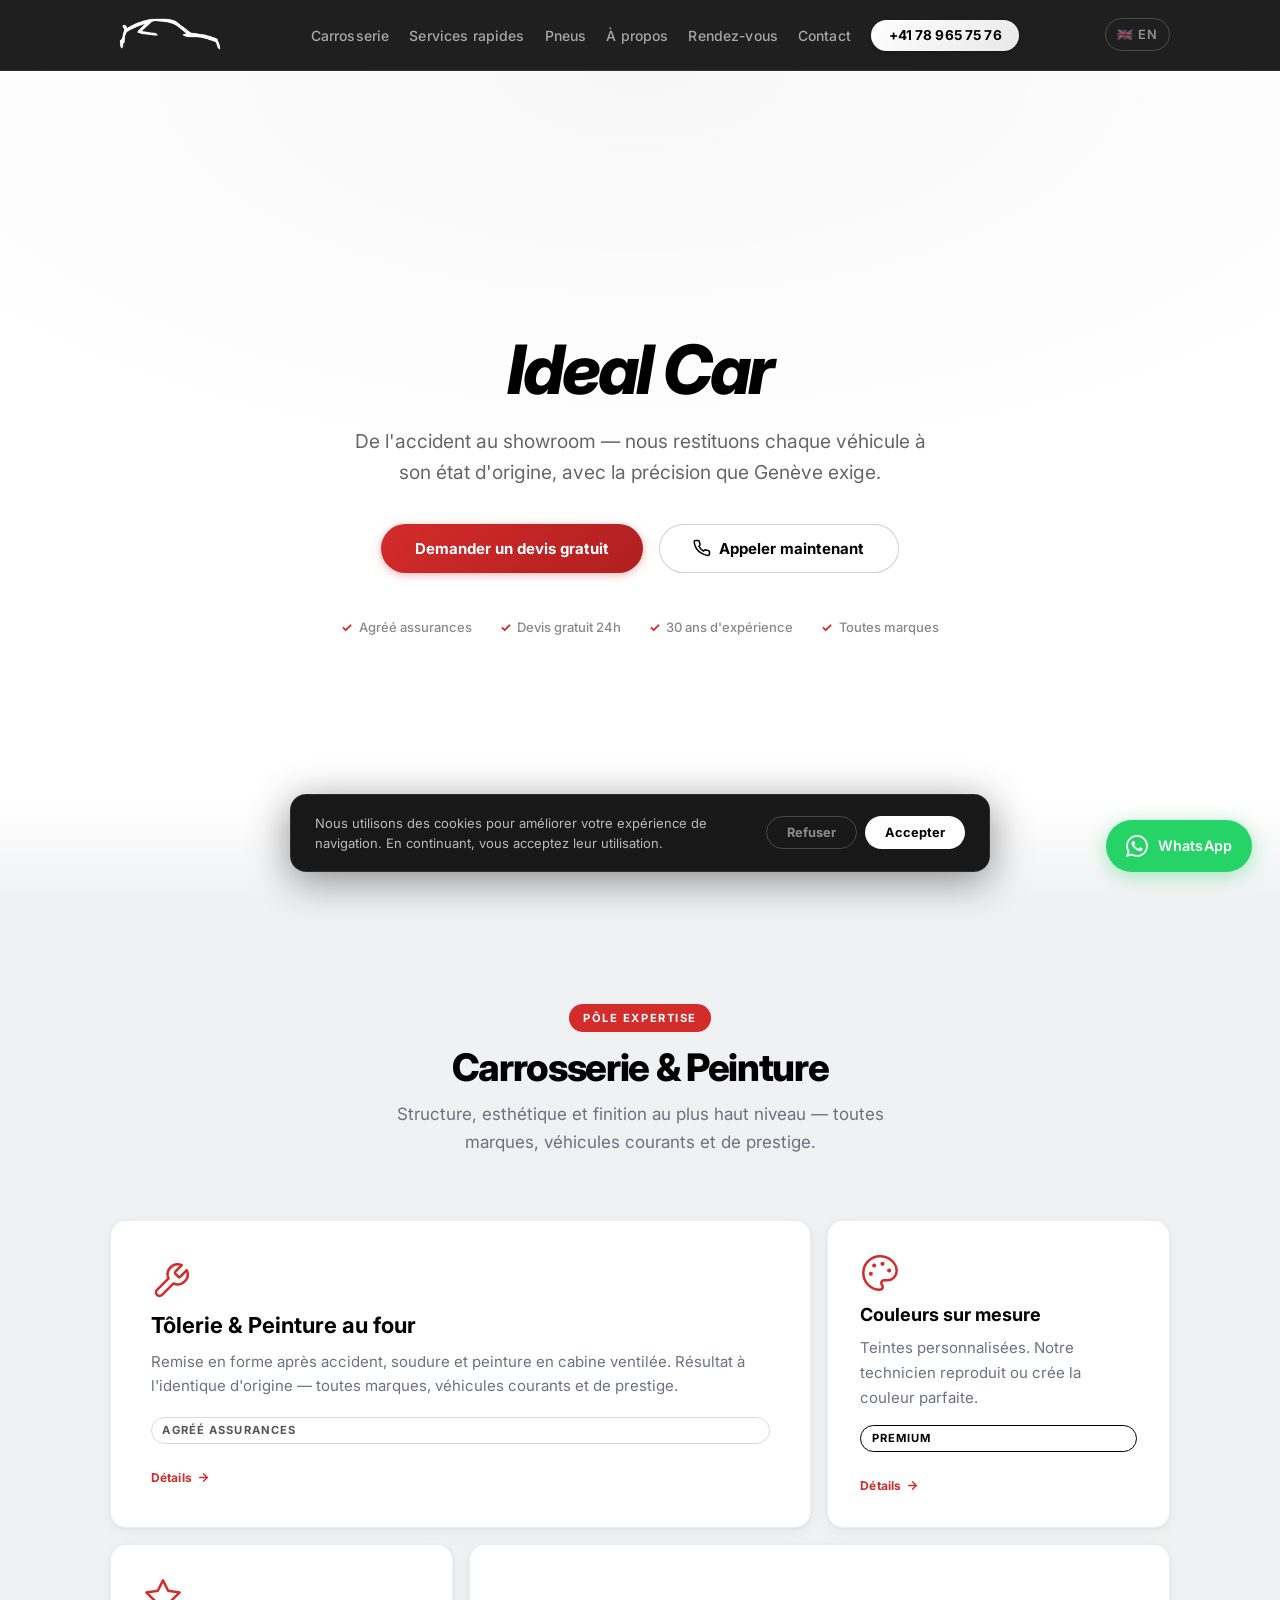
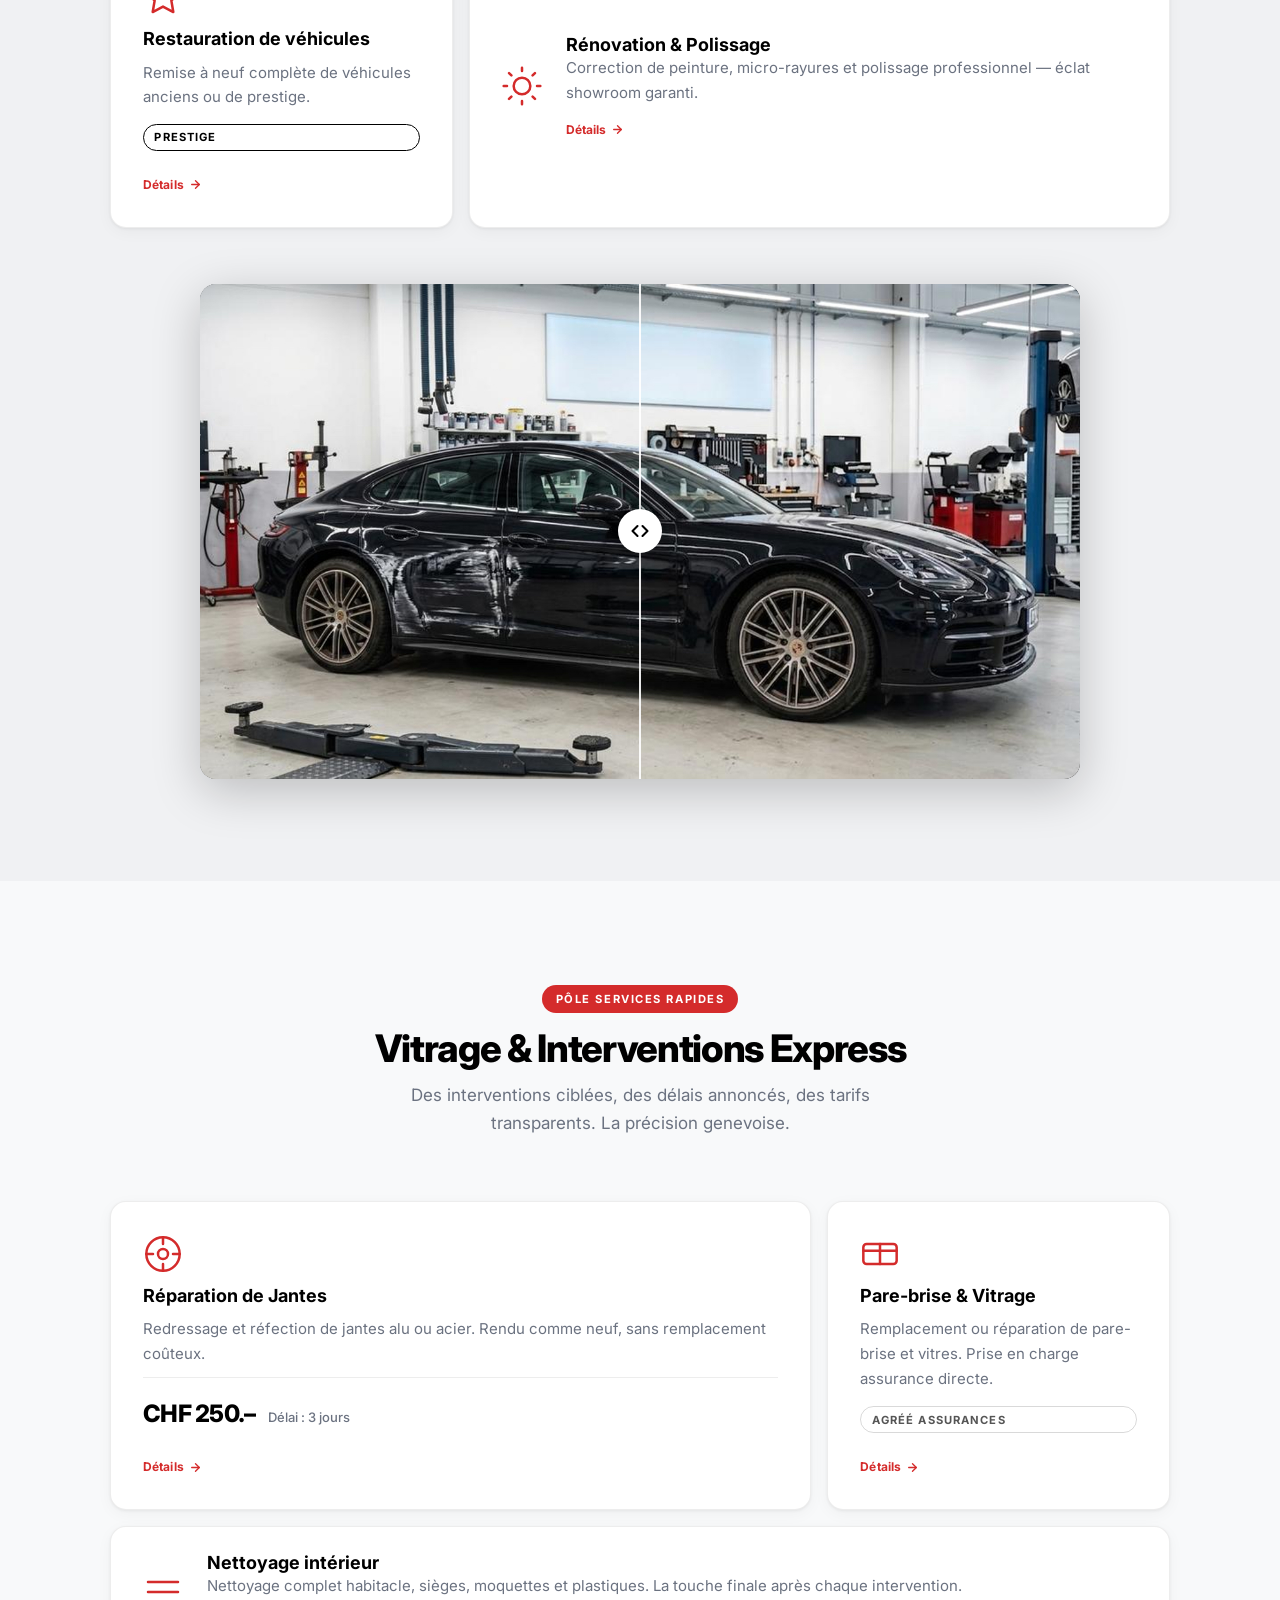
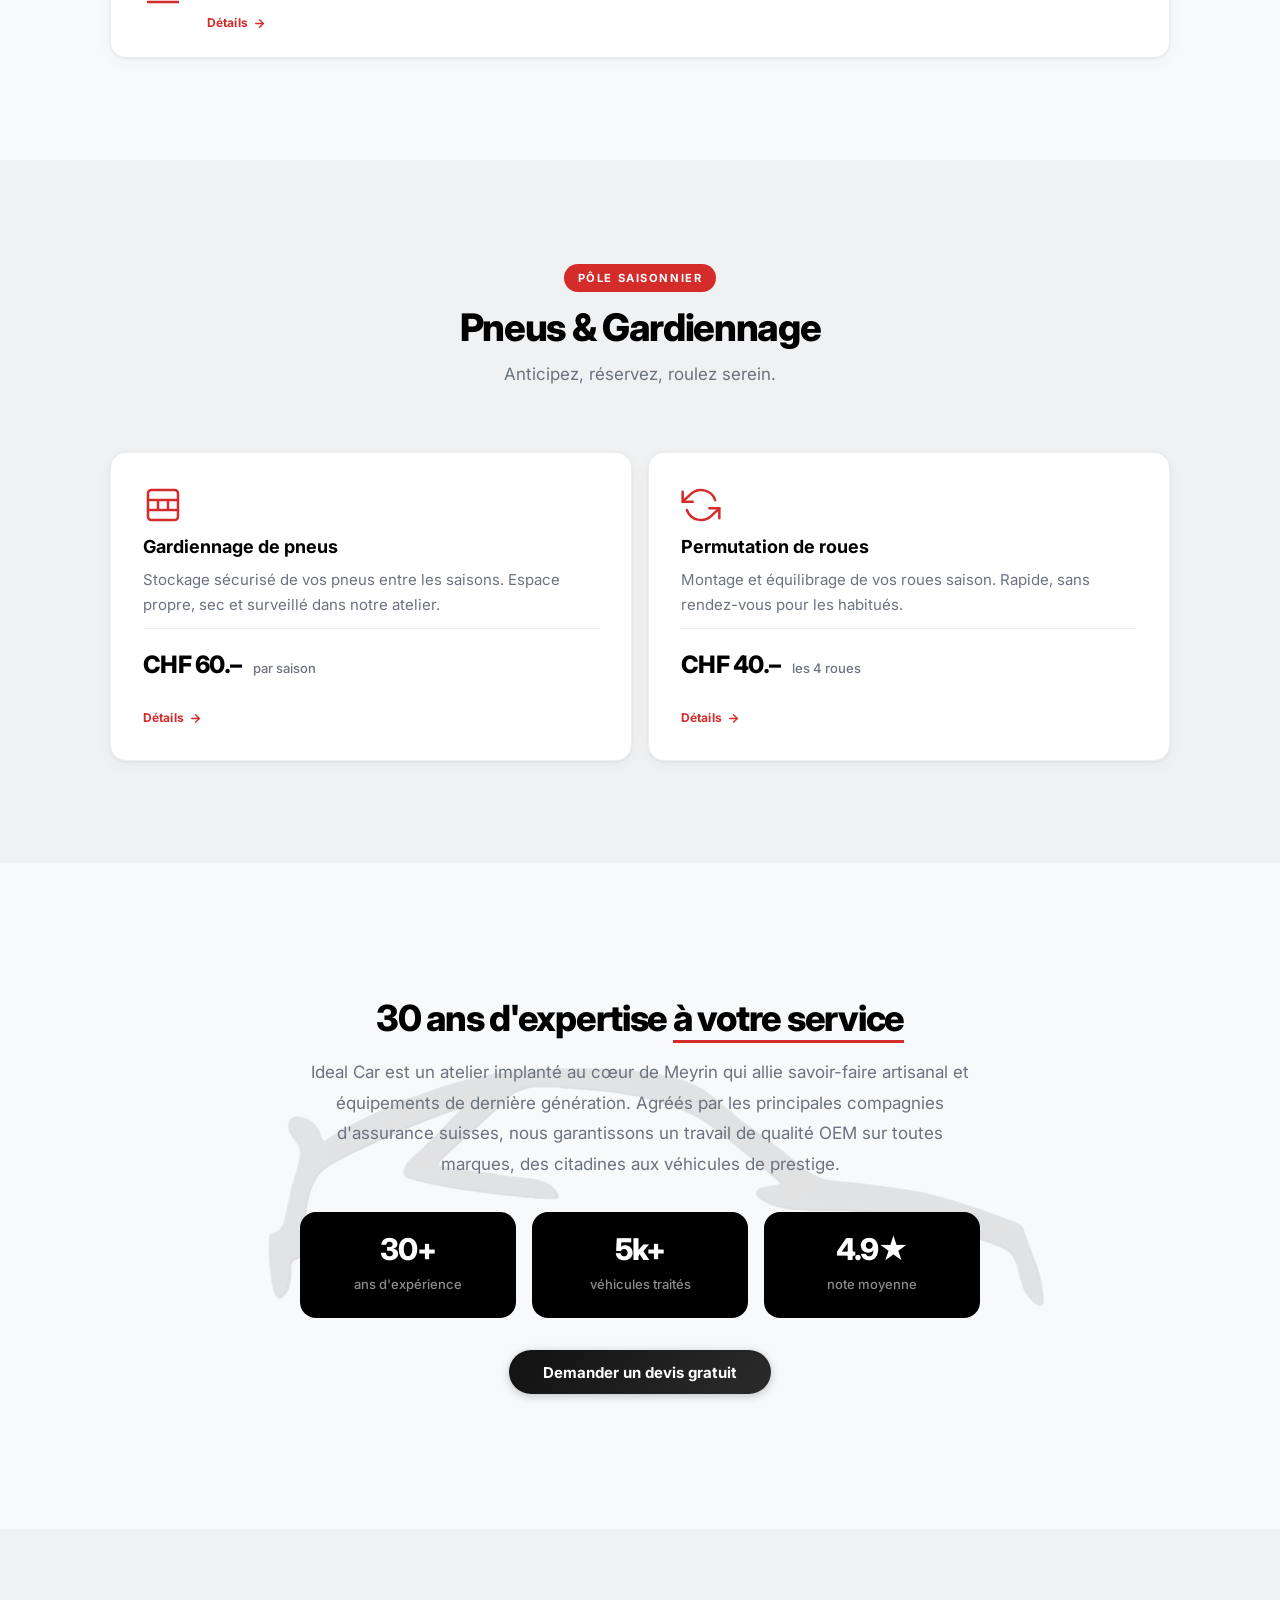
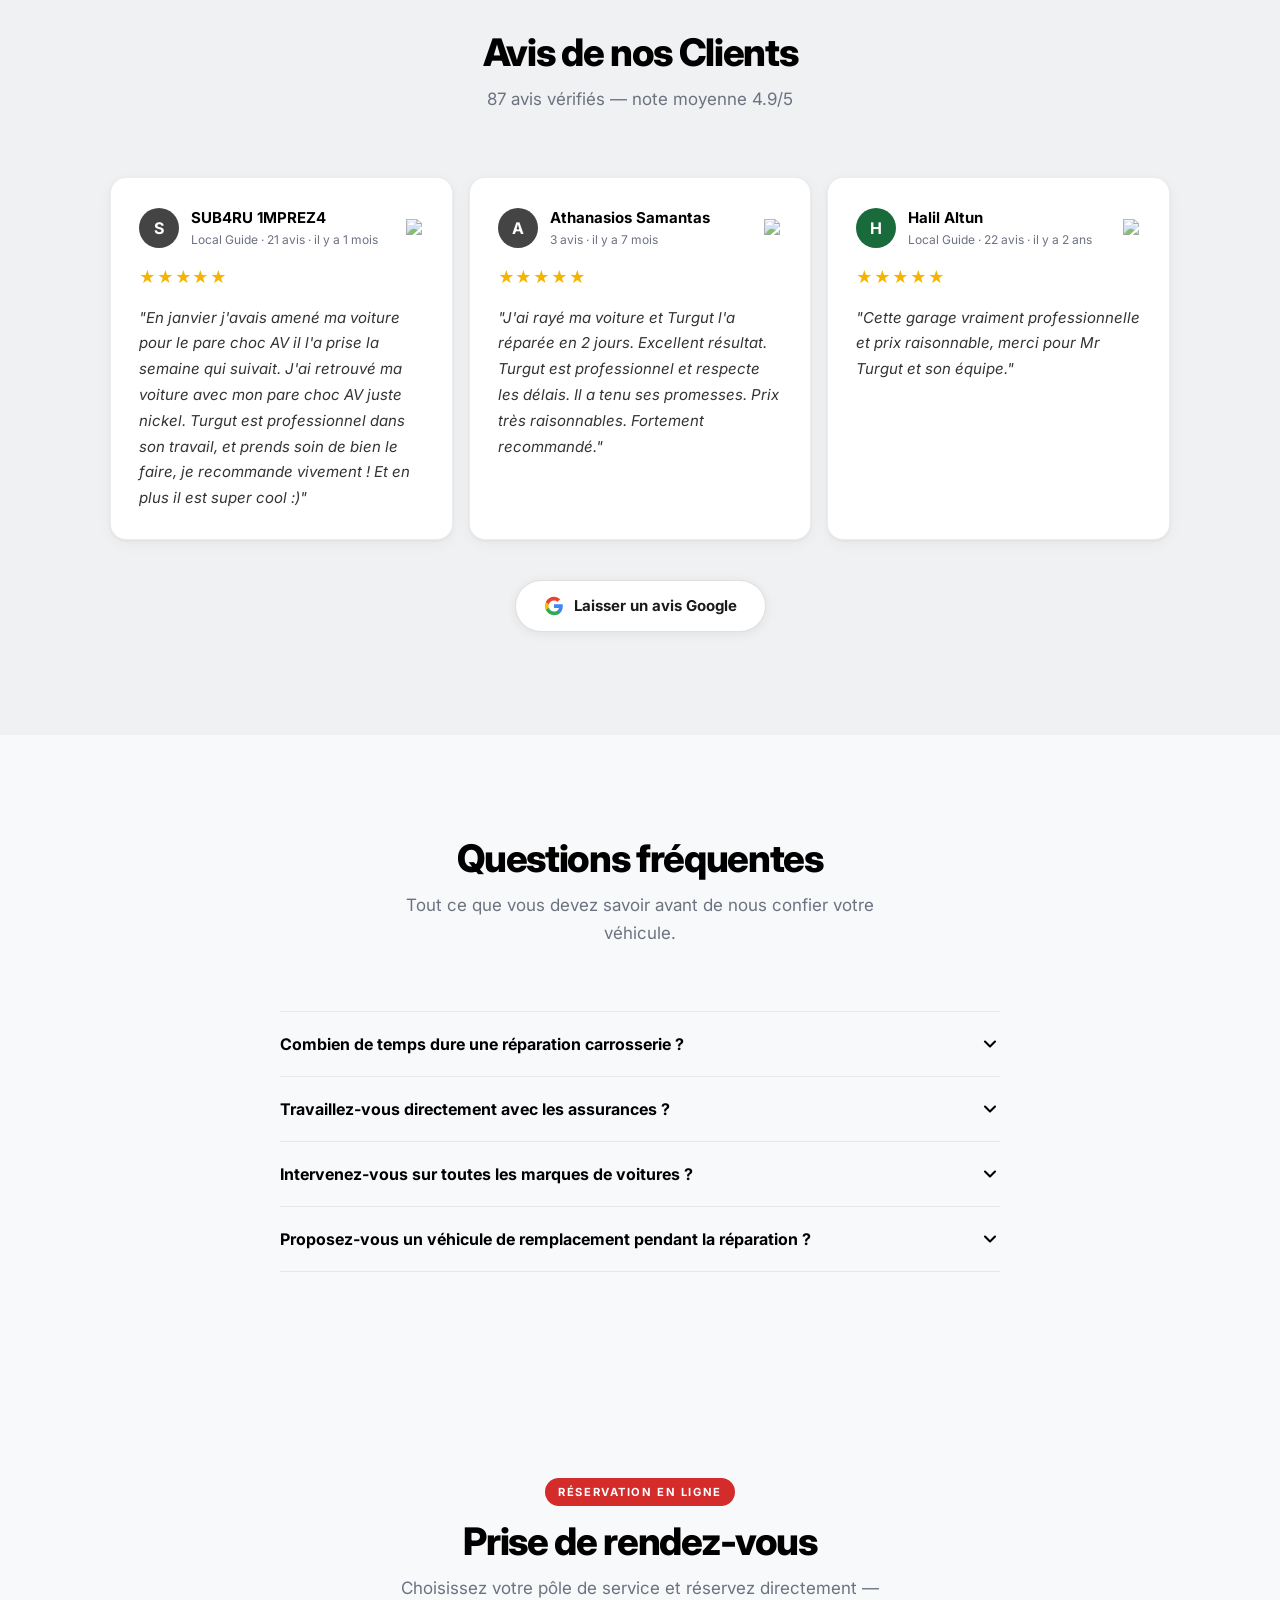
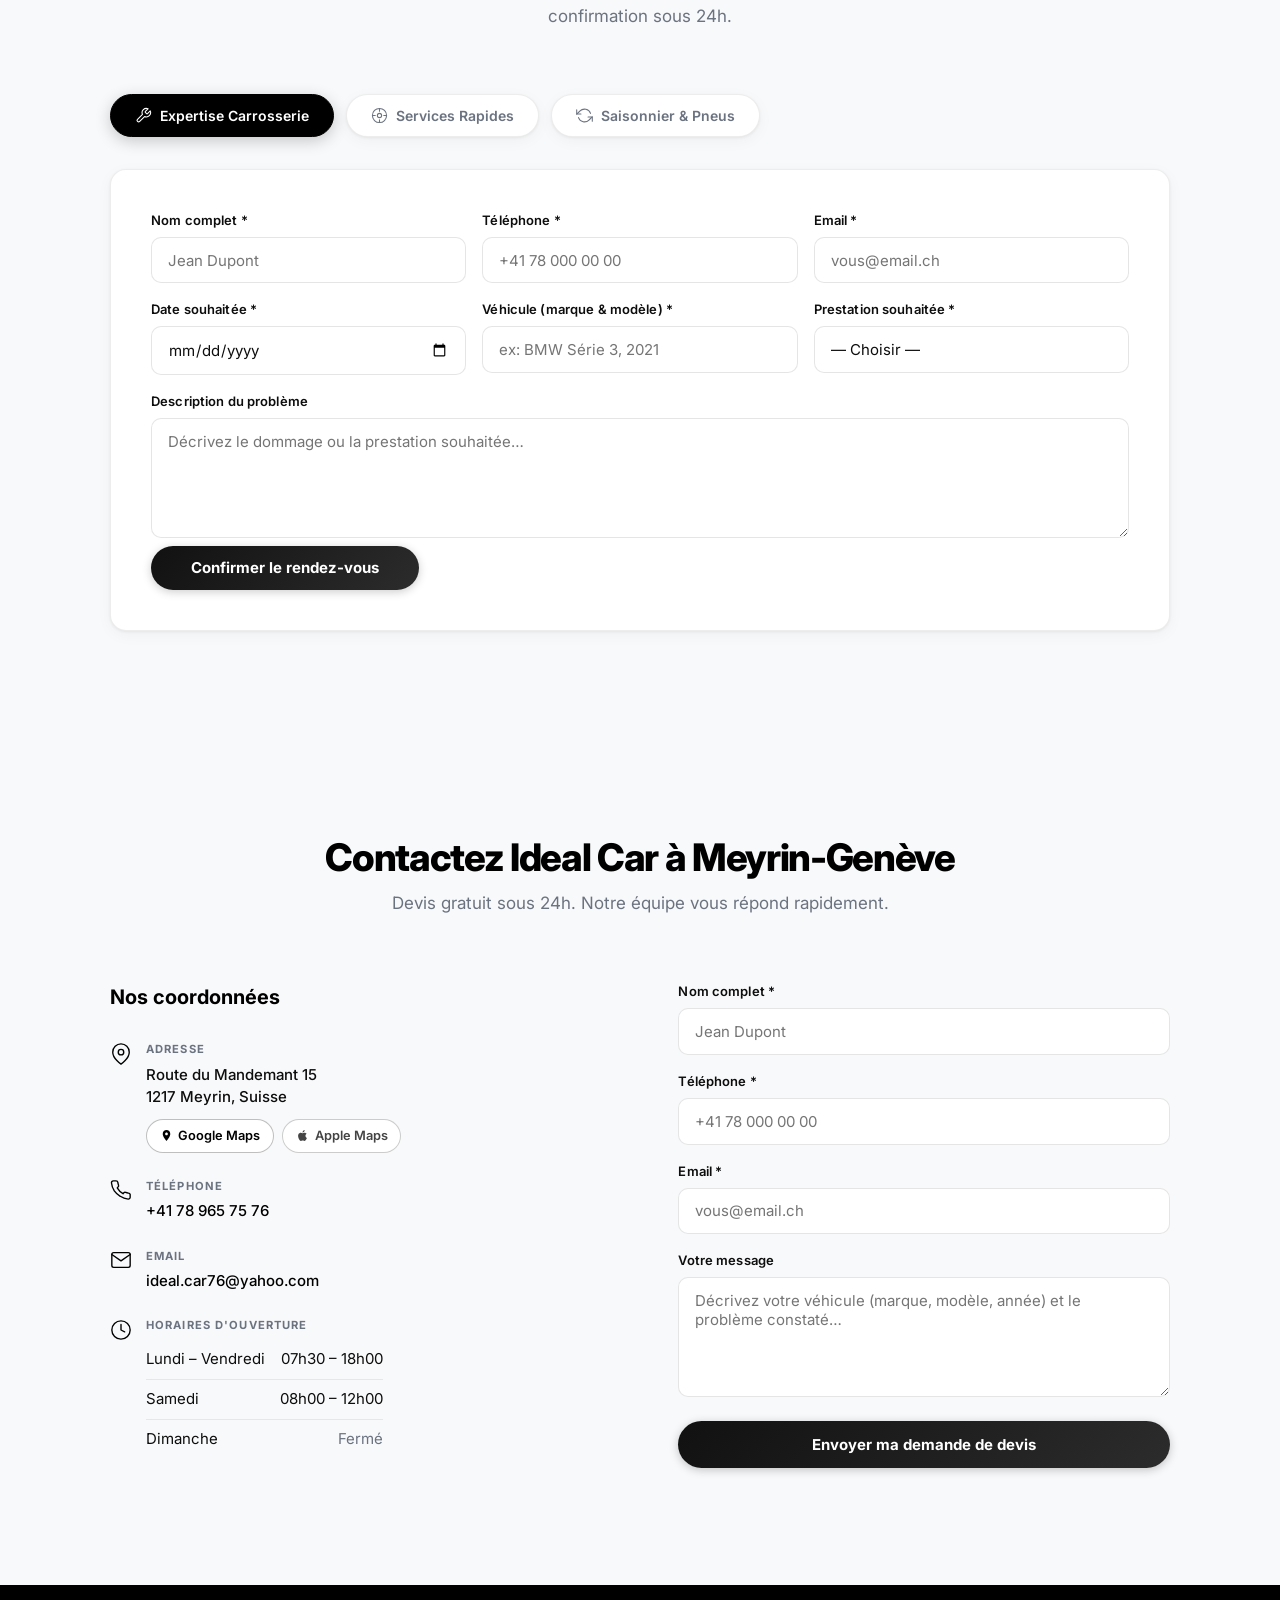
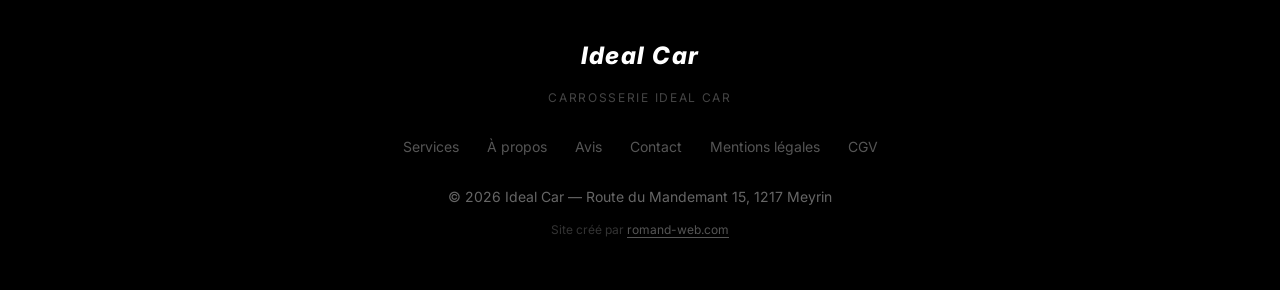
==== index.html @ 5125578d "Ajout favicon sur toutes les pages Co-Authored-By: Claude Sonnet 4.6 <noreply@anthropic.com>" ====
<!DOCTYPE html>
<html lang="fr">
<head>
  <meta charset="UTF-8">
  <meta name="viewport" content="width=device-width, initial-scale=1.0">
  <link rel="icon" type="image/png" href="logo-idealcar-transparent.png">
  <link rel="apple-touch-icon" href="logo-idealcar-transparent.png">
  <title>Ideal Car Meyrin-Genève | Carrosserie, Tôlerie & Peinture Auto</title>
  <meta name="description" content="Ideal Car, votre carrosserie à Meyrin-Genève : réparation tôlerie, peinture auto, débosselage sans peinture. Devis gratuit sous 24h. ☎ +41 78 965 75 76.">
  <meta name="keywords" content="Ideal Car, carrosserie Genève, carrosserie Meyrin, réparation tôlerie, peinture auto Genève, débosselage Genève">
  <link rel="canonical" href="https://www.idealcar.ch/">
  <link rel="preconnect" href="https://fonts.googleapis.com">
  <link rel="preconnect" href="https://fonts.gstatic.com" crossorigin>
  <link href="https://fonts.googleapis.com/css2?family=Inter:wght@400;500;600;700;800&display=swap" rel="stylesheet">

  <meta property="og:type" content="website">
  <meta property="og:locale" content="fr_CH">
  <meta property="og:site_name" content="Ideal Car">
  <meta property="og:title" content="Ideal Car Meyrin-Genève | Carrosserie & Peinture Auto">
  <meta property="og:description" content="Ideal Car, votre carrosserie à Meyrin-Genève. Réparation tôlerie, peinture auto, débosselage sans peinture. Devis gratuit sous 24h.">
  <meta name="twitter:card" content="summary_large_image">

  <script type="application/ld+json">
  {
    "@context": "https://schema.org",
    "@type": "AutoRepair",
    "name": "Ideal Car",
    "description": "Carrosserie à Meyrin-Genève : réparation tôlerie, peinture auto, débosselage sans peinture. Agréé assurances.",
    "url": "https://www.idealcar.ch",
    "telephone": "+41789657576",
    "email": "ideal.car76@yahoo.com",
    "address": {
      "@type": "PostalAddress",
      "streetAddress": "Route du Mandemant 15",
      "addressLocality": "Meyrin",
      "postalCode": "1217",
      "addressCountry": "CH"
    },
    "geo": {
      "@type": "GeoCoordinates",
      "latitude": 46.2333,
      "longitude": 6.0806
    },
    "openingHoursSpecification": [
      {
        "@type": "OpeningHoursSpecification",
        "dayOfWeek": ["Monday","Tuesday","Wednesday","Thursday","Friday"],
        "opens": "07:30",
        "closes": "18:00"
      },
      {
        "@type": "OpeningHoursSpecification",
        "dayOfWeek": ["Saturday"],
        "opens": "08:00",
        "closes": "12:00"
      }
    ],
    "priceRange": "$$",
    "aggregateRating": {
      "@type": "AggregateRating",
      "ratingValue": "4.9",
      "reviewCount": "87"
    }
  }
  </script>

  <style>
    *, *::before, *::after { box-sizing: border-box; margin: 0; padding: 0; }

    @font-face {
      font-family: 'Eurostile';
      src: url('Eurostile BoldItalic.ttf') format('truetype');
      font-weight: bold; font-style: italic; font-display: swap;
    }

    :root {
      --dark:   #000;
      --text:   #0d0d0d;
      --muted:  #6b7280;
      --bg:     #F8F9FA;
      --bg-card:#ffffff;
      --bg-alt: #F0F1F3;
      --border: rgba(0,0,0,.07);
      --accent: #D42B2B;
      --accent-dark: #b01f1f;
      --ff: 'Inter', -apple-system, BlinkMacSystemFont, 'Segoe UI', system-ui, sans-serif;
      --r: 16px;
      --r-sm: 10px;
      --tr: .22s cubic-bezier(.4,0,.2,1);
      --mw: 1140px;
      --shadow-card: 0 1px 3px rgba(0,0,0,.06), 0 4px 16px rgba(0,0,0,.04);
      --shadow-hover: 0 8px 32px rgba(0,0,0,.11), 0 2px 8px rgba(0,0,0,.07);
    }

    html { scroll-behavior: smooth; -webkit-text-size-adjust: 100%; }
    body { font-family: var(--ff); color: var(--text); background: var(--bg); line-height: 1.65; overflow-x: clip; }
    img  { max-width: 100%; height: auto; display: block; }
    h1, h2, h3 { overflow-wrap: break-word; word-break: break-word; }
    a    { color: var(--dark); text-decoration: none; transition: color var(--tr); }

    .skip-link { position: absolute; left: -9999px; width: 1px; height: 1px; overflow: hidden; }
    .skip-link:focus { position: fixed; top: 0; left: 0; width: auto; height: auto; padding: .75rem 1.5rem; background: #000; color: #fff; font-weight: 700; z-index: 9999; }
    :focus-visible { outline: 2px solid #000; outline-offset: 3px; border-radius: 4px; }

    .container { width: 100%; max-width: var(--mw); margin-inline: auto; padding-inline: clamp(1rem, 4vw, 2.5rem); }

    /* ── HEADER glassmorphism ── */
    .site-header { position: sticky; top: 0; z-index: 100; background: rgba(0,0,0,.88); backdrop-filter: blur(18px); -webkit-backdrop-filter: blur(18px); border-bottom: 1px solid rgba(255,255,255,.07); transition: background var(--tr), box-shadow var(--tr); }
    .site-header.scrolled { background: rgba(0,0,0,.96); box-shadow: 0 2px 20px rgba(0,0,0,.4); }
    section[id], div[id] { scroll-margin-top: 56px; }
    .site-header .container { display: flex; align-items: center; justify-content: space-between; gap: 1rem; padding-block: .55rem; position: relative; }

    .logo { display: flex; align-items: center; flex-shrink: 0; text-decoration: none; }
    .logo-img { height: 52px; width: auto; display: block; filter: brightness(0) invert(1); transition: opacity var(--tr); }
    .logo:hover .logo-img { opacity: .75; }

    .nav-list { list-style: none; display: flex; gap: 1.25rem; align-items: center; }
    .nav-list a { color: rgba(255,255,255,.6); font-size: .875rem; font-weight: 500; letter-spacing: .01em; transition: color var(--tr); }
    .nav-list a:hover { color: #fff; }
    .nav-cta { background: linear-gradient(135deg,#fff 0%,#e8e8e8 100%) !important; color: #000 !important; padding: .45rem 1.1rem !important; border-radius: 50px !important; font-weight: 700 !important; font-size: .85rem !important; transition: opacity var(--tr) !important; box-shadow: 0 2px 8px rgba(0,0,0,.25) !important; }
    .nav-cta:hover { opacity: .88 !important; }
    .lang-switch { display: inline-flex; align-items: center; gap: .3rem; color: rgba(255,255,255,.5) !important; font-size: .8rem !important; font-weight: 600 !important; letter-spacing: .08em !important; border: 1px solid rgba(255,255,255,.2) !important; border-radius: 50px !important; padding: .3rem .7rem !important; transition: all var(--tr) !important; text-decoration: none !important; }
    .lang-switch:hover { color: #fff !important; border-color: rgba(255,255,255,.5) !important; }

    .nav-toggle { display: none; background: none; border: none; cursor: pointer; padding: .625rem; color: #fff; line-height: 1; margin-left: auto; align-items: center; justify-content: center; }

    /* ── HERO ── */
    .hero { background: #fff; color: #000; padding-block: 2rem; text-align: center; position: relative; overflow: hidden; min-height: calc(100dvh - 70px); display: flex; align-items: center; }
    .hero .container { width: 100%; }
    .hero::before { content: ''; position: absolute; inset: 0; background: radial-gradient(ellipse 70% 50% at 50% 0%, rgba(0,0,0,.03), transparent); pointer-events: none; }
    .hero::after { content: ''; position: absolute; bottom: 0; left: 0; right: 0; height: 100px; background: linear-gradient(to bottom, rgba(255,255,255,0), var(--bg-alt)); pointer-events: none; }
    .hero .container { position: relative; }
    .hero h1 { font-size: clamp(2.25rem, 6vw, 4.25rem); font-weight: 800; line-height: 1.08; letter-spacing: -.04em; margin-bottom: 1.25rem; color: #000; }
    .hero-sub { font-size: clamp(.975rem, 2.2vw, 1.2rem); color: #666; max-width: 580px; margin-inline: auto; margin-bottom: 2.25rem; line-height: 1.6; }
    .hero-actions { display: flex; gap: 1rem; justify-content: center; flex-wrap: wrap; margin-bottom: 2.75rem; }

    /* ── BUTTONS micro-gradient ── */
    .btn { display: inline-flex; align-items: center; justify-content: center; gap: .5rem; padding: .9rem 2.1rem; border-radius: 50px; font-family: var(--ff); font-weight: 700; font-size: .9375rem; cursor: pointer; border: none; transition: all var(--tr); line-height: 1; text-decoration: none; }
    .btn-primary { background: linear-gradient(135deg, var(--accent) 0%, var(--accent-dark) 100%); color: #fff; box-shadow: 0 2px 10px rgba(212,43,43,.35); }
    .btn-primary:hover { transform: translateY(-2px); box-shadow: 0 6px 22px rgba(212,43,43,.45); }
    .btn-outline { background: #fff; color: #000; border: 1.5px solid rgba(0,0,0,.18); }
    .btn-outline:hover { border-color: #000; background: #f5f5f5; transform: translateY(-2px); }
    .btn-dark { background: linear-gradient(135deg,#111 0%,#2c2c2c 100%); color: #fff; box-shadow: 0 2px 10px rgba(0,0,0,.22); }
    .btn-dark:hover { transform: translateY(-2px); box-shadow: 0 6px 22px rgba(0,0,0,.32); }

    .hero-badges { display: flex; gap: 1.75rem; justify-content: center; flex-wrap: wrap; }
    .badge { display: flex; align-items: center; gap: .4rem; font-size: .8125rem; color: #888; font-weight: 500; }
    .badge-check { color: var(--accent); font-weight: 700; }

    /* ── SECTIONS ── */
    .section { padding-block: clamp(4rem, 8vw, 7rem); }
    .section-alt { background: var(--bg-alt); }
    .section-header { text-align: center; margin-bottom: clamp(2.5rem, 5vw, 4rem); }
    .section-header h2 { font-size: clamp(1.625rem, 3.5vw, 2.375rem); font-weight: 800; letter-spacing: -.035em; color: #000; margin-bottom: .625rem; line-height: 1.15; }
    .section-header p { color: var(--muted); font-size: 1.0625rem; max-width: 540px; margin-inline: auto; line-height: 1.65; }

    .pole-label { display: inline-block; background: var(--accent); color: #fff; font-size: .7rem; font-weight: 700; text-transform: uppercase; letter-spacing: .14em; padding: .3rem .85rem; border-radius: 50px; margin-bottom: .875rem; }

    /* ── BENTO GRID ── */
    .bento { display: grid; gap: 1rem; }

    /* Expertise : 3 colonnes */
    .bento-expertise {
      grid-template-columns: repeat(3, 1fr);
      grid-template-areas:
        "tolerie  tolerie  couleurs"
        "restauration renovation renovation";
    }
    .bento-expertise .bc-tolerie       { grid-area: tolerie; }
    .bento-expertise .bc-couleurs      { grid-area: couleurs; }
    .bento-expertise .bc-restauration  { grid-area: restauration; }
    .bento-expertise .bc-renovation    { grid-area: renovation; }

    /* Rapides : 3 colonnes */
    .bento-rapides {
      grid-template-columns: repeat(3, 1fr);
      grid-template-areas:
        "jantes jantes parebrise"
        "nettoyage nettoyage nettoyage";
    }
    .bento-rapides .bc-jantes     { grid-area: jantes; }
    .bento-rapides .bc-parebrise  { grid-area: parebrise; }
    .bento-rapides .bc-nettoyage  { grid-area: nettoyage; }

    /* Saisonnier : 2 colonnes égales */
    .bento-saisonnier { grid-template-columns: 1fr 1fr; }

    /* ── BENTO CARD ── */
    .bc { background: var(--bg-card); border: 1px solid var(--border); border-radius: var(--r); padding: 2rem; display: flex; flex-direction: column; gap: .625rem; box-shadow: var(--shadow-card); transition: box-shadow var(--tr), transform var(--tr), border-color var(--tr); }
    .bc:hover { box-shadow: var(--shadow-hover), inset 0 0 0 1px rgba(0,0,0,.09); transform: translateY(-3px); border-color: rgba(0,0,0,.14); }

    /* Grande carte hero */
    .bc-hero { padding: 2.5rem; }
    .bc-hero .bc-title { font-size: 1.375rem; }

    /* Carte compacte (rangée du bas pleine largeur) */
    .bc-compact { flex-direction: row; align-items: center; gap: 1.5rem; padding: 1.5rem 2rem; }
    .bc-compact .bc-body { flex: 1; }
    .bc-compact .bc-icon { flex-shrink: 0; }

    .bc-icon { width: 40px; height: 40px; color: var(--accent); }
    .bc-icon svg { width: 100%; height: 100%; }
    .bc-title { font-size: 1.125rem; font-weight: 700; color: #000; line-height: 1.3; }
    .bc-desc  { color: var(--muted); font-size: .9375rem; line-height: 1.65; flex: 1; }
    .bc-tag   { display: inline-block; margin-top: .25rem; font-size: .7rem; font-weight: 700; text-transform: uppercase; letter-spacing: .1em; color: #555; border: 1px solid rgba(0,0,0,.15); border-radius: 50px; padding: .2rem .65rem; }
    .bc-tag--black { color: #000; border-color: #000; }
    .bc-price { margin-top: auto; padding-top: 1rem; border-top: 1px solid var(--border); display: flex; align-items: baseline; gap: .75rem; }
    .bc-price-amount { font-size: 1.5rem; font-weight: 800; color: #000; letter-spacing: -.03em; }
    .bc-price-delay  { font-size: .8125rem; color: var(--muted); font-weight: 500; }

    /* ── RDV TABS ── */
    .rdv-tabs { display: flex; gap: .75rem; margin-bottom: 2rem; flex-wrap: wrap; }
    .rdv-tab { display: inline-flex; align-items: center; gap: .5rem; padding: .75rem 1.5rem; border: 1.5px solid var(--border); border-radius: 50px; background: var(--bg-card); color: var(--muted); font-family: var(--ff); font-size: .875rem; font-weight: 600; cursor: pointer; transition: all var(--tr); box-shadow: var(--shadow-card); }
    .rdv-tab svg { width: 17px; height: 17px; flex-shrink: 0; }
    .rdv-tab:hover { border-color: rgba(0,0,0,.3); color: #000; }
    .rdv-tab--active:hover { color: #fff; }
    .rdv-tab--active { background: #000; color: #fff; border-color: #000; box-shadow: 0 4px 16px rgba(0,0,0,.2); }
    .rdv-tab--active svg { stroke: #fff; }
    .rdv-panel { display: none; }
    .rdv-panel--active { display: block; }
    .rdv-form { background: var(--bg-card); border: 1px solid var(--border); border-radius: var(--r); padding: clamp(1.5rem, 4vw, 2.5rem); box-shadow: var(--shadow-card); }
    .rdv-form-grid { display: grid; grid-template-columns: repeat(auto-fit, minmax(240px, 1fr)); gap: 1rem; margin-bottom: 1rem; }
    .rdv-submit { background: linear-gradient(135deg,#111 0%,#2c2c2c 100%); color: #fff; border-color: transparent; margin-top: .5rem; padding-inline: 2.5rem; border-radius: 50px; box-shadow: 0 2px 10px rgba(0,0,0,.2); }
    .rdv-submit:hover { transform: translateY(-2px); box-shadow: 0 6px 22px rgba(0,0,0,.3); }
    @media (max-width: 600px) { .rdv-tabs { flex-direction: column; } .rdv-tab { justify-content: center; } }

    /* ── WHATSAPP PILL minimaliste ── */
    .whatsapp-float { position: fixed; bottom: 1.75rem; right: 1.75rem; z-index: 200; }
    .whatsapp-btn { display: flex; align-items: center; justify-content: center; gap: .625rem; background: #25d366; color: #fff; padding: .875rem 1.25rem; border-radius: 50px; box-shadow: 0 4px 20px rgba(37,211,102,.4); transition: transform var(--tr), box-shadow var(--tr); text-decoration: none; border: none; }
    .whatsapp-btn:hover { transform: translateY(-2px); box-shadow: 0 8px 28px rgba(37,211,102,.55); color: #fff; }
    .whatsapp-btn svg { width: 22px; height: 22px; fill: #fff; flex-shrink: 0; }
    .whatsapp-btn span { color: #fff; font-size: .9rem; font-weight: 600; letter-spacing: .01em; }

    /* ── ABOUT ── */
    .about-inner { position: relative; display: flex; flex-direction: column; align-items: center; text-align: center; padding-block: 2rem; overflow: hidden; }
    .about-figure { position: absolute; inset: 0; display: flex; align-items: center; justify-content: center; pointer-events: none; z-index: 0; }
    .about-figure img { width: 100%; max-width: 900px; height: auto; object-fit: contain; mix-blend-mode: multiply; opacity: .18; }
    .about-text { position: relative; z-index: 1; max-width: 680px; }
    .about-text h2 { font-size: clamp(1.5rem, 3.5vw, 2.25rem); font-weight: 800; letter-spacing: -.035em; color: #000; margin-bottom: 1.125rem; line-height: 1.15; }
    .about-text h2 em { font-style: normal; border-bottom: 3px solid var(--accent); }
    .about-text > p { color: var(--muted); font-size: 1.0625rem; line-height: 1.8; margin-bottom: 2rem; }
    .stats-grid { display: grid; grid-template-columns: repeat(3, 1fr); gap: 1rem; margin-bottom: 2rem; }
    .stat { text-align: center; padding: 1.375rem .75rem; background: #000; border-radius: var(--r); }
    .stat-value { display: block; font-size: 1.875rem; font-weight: 800; color: #fff; letter-spacing: -.04em; line-height: 1; margin-bottom: .4rem; }
    .stat-label { font-size: .8125rem; color: rgba(255,255,255,.55); font-weight: 500; }

    /* ── TESTIMONIALS ── */
    .testimonials-grid { display: grid; grid-template-columns: repeat(auto-fit, minmax(290px, 1fr)); gap: 1rem; }
    .testimonial-card { background: var(--bg-card); border: 1px solid var(--border); border-radius: var(--r); padding: 1.75rem; display: flex; flex-direction: column; gap: .875rem; box-shadow: var(--shadow-card); transition: box-shadow var(--tr), transform var(--tr); }
    .testimonial-card:hover { box-shadow: var(--shadow-hover); transform: translateY(-2px); }
    .testimonial-header { display: flex; align-items: center; gap: .75rem; }
    .testimonial-avatar { width: 40px; height: 40px; border-radius: 50%; background: #444; color: #fff; font-weight: 700; font-size: 1rem; display: flex; align-items: center; justify-content: center; flex-shrink: 0; }
    .testimonial-avatar--dark { background: #1a6b3c; }
    .testimonial-name { font-weight: 700; font-size: .9375rem; color: #000; }
    .testimonial-meta { font-size: .75rem; color: var(--muted); }
    .google-logo { margin-left: auto; flex-shrink: 0; opacity: .75; }
    .stars { color: #f4b400; font-size: 1rem; letter-spacing: .05em; }
    .testimonial-text { color: #333; font-size: .9375rem; line-height: 1.72; font-style: italic; }

    /* ── CONTACT ── */
    .contact-grid { display: grid; grid-template-columns: 1fr 1fr; gap: clamp(2rem, 6vw, 5rem); align-items: start; }
    .contact-info h3 { font-size: 1.25rem; font-weight: 700; color: #000; margin-bottom: 1.625rem; }
    .contact-item { display: flex; align-items: flex-start; gap: .875rem; margin-bottom: 1.5rem; }
    .contact-item-icon { flex-shrink: 0; width: 22px; height: 22px; margin-top: .15em; color: #000; }
    .contact-item-icon svg { width: 100%; height: 100%; }
    .contact-item-label { font-size: .7rem; color: var(--muted); font-weight: 700; text-transform: uppercase; letter-spacing: .1em; margin-bottom: .3rem; }
    .contact-item-value { font-size: .9375rem; color: var(--text); font-weight: 500; line-height: 1.5; }
    .map-btns { display: flex; gap: .5rem; margin-top: .625rem; flex-wrap: wrap; }
    .map-btn { display: inline-flex; align-items: center; gap: .35rem; font-size: .8rem; font-weight: 600; padding: .35rem .8rem; border-radius: 50px; border: 1.5px solid rgba(0,0,0,.25); color: #000; background: #fff; transition: all var(--tr); text-decoration: none; }
    .map-btn svg { width: 13px; height: 13px; flex-shrink: 0; }
    .map-btn:hover { background: #000; color: #fff; border-color: #000; }
    .map-btn--apple { border-color: rgba(0,0,0,.2); color: #444; }
    .map-btn--apple:hover { background: #333; color: #fff; border-color: #333; }
    .hours-list { list-style: none; margin-top: .25rem; }
    .hours-list li { display: flex; justify-content: space-between; gap: 1rem; padding-block: .45rem; font-size: .9375rem; border-bottom: 1px solid var(--border); }
    .hours-list li:last-child { border-bottom: none; }
    .hours-closed { color: var(--muted); }

    /* ── FORM ── */
    .contact-form { display: flex; flex-direction: column; gap: 1rem; }
    .form-group { display: flex; flex-direction: column; gap: .35rem; }
    .form-group label { font-size: .8125rem; font-weight: 600; color: var(--text); letter-spacing: .01em; }
    .form-group input, .form-group select, .form-group textarea { width: 100%; padding: .8rem 1rem; border: 1.5px solid rgba(0,0,0,.1); border-radius: var(--r-sm); font-family: var(--ff); font-size: .9375rem; color: var(--text); background: var(--bg-card); transition: border-color var(--tr), box-shadow var(--tr); -webkit-appearance: none; appearance: none; }
    .form-group input:focus, .form-group select:focus, .form-group textarea:focus { outline: none; border-color: #000; box-shadow: 0 0 0 3px rgba(0,0,0,.07); }
    .form-group textarea { resize: vertical; min-height: 120px; }
    .contact-form .btn { width: 100%; margin-top: .5rem; padding-block: 1rem; }
    .file-drop { border: 2px dashed rgba(0,0,0,.14); border-radius: var(--r-sm); padding: 2rem 1rem; text-align: center; cursor: pointer; transition: border-color var(--tr), background var(--tr); display: flex; flex-direction: column; align-items: center; gap: .5rem; }
    .file-drop:hover, .file-drop.dragover { border-color: #000; background: #f0f0f0; }
    .file-drop svg { width: 36px; height: 36px; color: #aaa; }
    .file-drop-text { font-size: .9375rem; font-weight: 600; color: #333; }
    .file-drop-hint { font-size: .75rem; color: var(--muted); }
    .file-preview { display: flex; flex-wrap: wrap; gap: .5rem; margin-top: .75rem; }
    .file-preview-item { position: relative; width: 80px; height: 80px; border-radius: 8px; overflow: hidden; border: 1px solid var(--border); }
    .file-preview-item img { width: 100%; height: 100%; object-fit: cover; display: block; }
    .file-preview-remove { position: absolute; top: 2px; right: 2px; width: 18px; height: 18px; border-radius: 50%; background: #000; color: #fff; border: none; cursor: pointer; font-size: 11px; display: flex; align-items: center; justify-content: center; }

    /* ── BEFORE / AFTER SLIDER ── */
    .ba-slider { position: relative; width: 100%; max-width: 880px; margin: 3.5rem auto 0; border-radius: var(--r); overflow: hidden; user-select: none; -webkit-user-select: none; cursor: col-resize; box-shadow: 0 12px 48px rgba(0,0,0,.22); aspect-ratio: 16/9; background: #111; }
    .ba-slider * { user-select: none; -webkit-user-select: none; }
    .ba-after, .ba-before { position: absolute; inset: 0; }
    .ba-after img, .ba-before img { width: 100%; height: 100%; object-fit: cover; display: block; pointer-events: none; }
    .ba-after { background: #1a1a1a; }
    .ba-before { background: #2d2d2d; clip-path: inset(0 50% 0 0); }
    .ba-label { position: absolute; top: 1rem; padding: .35rem .75rem; background: rgba(0,0,0,.7); color: #fff; font-size: .75rem; font-weight: 700; letter-spacing: .1em; text-transform: uppercase; border-radius: 50px; pointer-events: none; backdrop-filter: blur(6px); }
    .ba-label--after { left: 1rem; }
    .ba-label--before { right: 1rem; }
    .ba-handle { position: absolute; top: 0; bottom: 0; left: 50%; transform: translateX(-50%); width: 2px; background: rgba(255,255,255,.9); pointer-events: none; }
    .ba-line { display: none; }
    .ba-circle { position: absolute; top: 50%; left: 50%; transform: translate(-50%,-50%); width: 44px; height: 44px; border-radius: 50%; background: #fff; box-shadow: 0 2px 16px rgba(0,0,0,.4); display: flex; align-items: center; justify-content: center; }
    .ba-circle svg { width: 20px; height: 20px; color: #000; }

    /* ── FOOTER ── */
    .brand-font { font-family: 'Eurostile', var(--ff); font-style: italic; font-weight: bold; letter-spacing: .06em; }

    .site-footer { background: #000; color: #666; padding-block: 3rem; text-align: center; font-size: .875rem; line-height: 1.9; }
    .footer-brand { font-size: 1.5rem; font-weight: 800; color: #fff; margin-bottom: .5rem; }
    .footer-tagline { font-size: .75rem; color: #444; letter-spacing: .14em; text-transform: uppercase; margin-bottom: 1.5rem; }
    .footer-links { list-style: none; display: flex; gap: 1.75rem; justify-content: center; flex-wrap: wrap; margin-bottom: 1.5rem; }
    .footer-links a { color: #555; transition: color var(--tr); }
    .footer-links a:hover { color: #fff; }
    .footer-credit { font-size: .75rem; color: #333; margin-top: .5rem; }
    .footer-credit a { color: #555; text-decoration: underline; text-underline-offset: 3px; transition: color var(--tr); }
    .footer-credit a:hover { color: #fff; }

    /* ── GOOGLE REVIEW BUTTON ── */
    .google-review-wrap { text-align: center; margin-top: 2.5rem; }
    .btn-google-review { display: inline-flex; align-items: center; gap: .625rem; padding: .8rem 1.75rem; border-radius: 50px; background: #fff; color: #1a1a1a; font-family: var(--ff); font-weight: 700; font-size: .9375rem; border: 1.5px solid rgba(0,0,0,.12); box-shadow: 0 2px 12px rgba(0,0,0,.07); text-decoration: none; transition: all var(--tr); }
    .btn-google-review:hover { border-color: rgba(0,0,0,.28); box-shadow: 0 6px 24px rgba(0,0,0,.13); transform: translateY(-2px); color: #000; }
    .btn-google-review svg { flex-shrink: 0; }

    /* ── COOKIE BANNER ── */
    .cookie-banner {
      position: fixed; bottom: 1.75rem; left: 50%; transform: translateX(-50%) translateY(0);
      z-index: 400; width: min(calc(100% - 2rem), 700px);
      background: rgba(10,10,10,.94); backdrop-filter: blur(18px); -webkit-backdrop-filter: blur(18px);
      border: 1px solid rgba(255,255,255,.1); border-radius: 16px;
      padding: 1.125rem 1.5rem; display: flex; align-items: center; gap: 1.5rem;
      box-shadow: 0 8px 40px rgba(0,0,0,.45);
      transition: transform .45s cubic-bezier(.4,0,.2,1), opacity .45s ease;
    }
    .cookie-banner.is-hidden { transform: translateX(-50%) translateY(160%); opacity: 0; pointer-events: none; }
    .cookie-text { flex: 1; font-size: .8125rem; color: rgba(255,255,255,.7); line-height: 1.55; }
    .cookie-text a { color: rgba(255,255,255,.9); text-decoration: underline; text-underline-offset: 3px; }
    .cookie-actions { display: flex; gap: .5rem; flex-shrink: 0; }
    .cookie-btn { padding: .5rem 1.25rem; border-radius: 50px; font-family: var(--ff); font-size: .8rem; font-weight: 700; cursor: pointer; transition: all var(--tr); white-space: nowrap; }
    .cookie-btn--accept { background: #fff; color: #000; border: none; }
    .cookie-btn--accept:hover { opacity: .85; }
    .cookie-btn--decline { background: transparent; color: rgba(255,255,255,.5); border: 1px solid rgba(255,255,255,.2); }
    .cookie-btn--decline:hover { color: #fff; border-color: rgba(255,255,255,.5); }
    @media (max-width: 600px) {
      .cookie-banner { bottom: 0; left: 0; right: 0; width: 100%; border-radius: 16px 16px 0 0; transform: translateY(0); flex-direction: column; align-items: flex-start; gap: .875rem; padding: 1.25rem 1.25rem 1.5rem; }
      .cookie-banner.is-hidden { transform: translateY(110%); }
      .cookie-actions { width: 100%; }
      .cookie-btn { flex: 1; text-align: center; padding: .625rem 1rem; }
    }

    /* ── FAQ ── */
    .faq-list { max-width: 720px; margin-inline: auto; display: flex; flex-direction: column; gap: 0; }
    .faq-item { border-bottom: 1px solid var(--border); }
    .faq-item:first-child { border-top: 1px solid var(--border); }
    .faq-question { width: 100%; background: none; border: none; cursor: pointer; display: flex; align-items: center; justify-content: space-between; gap: 1.5rem; padding: 1.375rem 0; font-family: var(--ff); font-size: 1rem; font-weight: 700; color: #000; text-align: left; transition: color var(--tr); }
    .faq-question:hover { color: #333; }
    .faq-chevron { flex-shrink: 0; width: 20px; height: 20px; color: #000; transition: transform .35s cubic-bezier(.4,0,.2,1); }
    .faq-item.is-open .faq-chevron { transform: rotate(180deg); }
    .faq-answer { overflow: hidden; max-height: 0; transition: max-height .38s cubic-bezier(.4,0,.2,1); }
    .faq-answer-inner { padding-bottom: 1.375rem; color: var(--muted); font-size: .9375rem; line-height: 1.75; }

    /* ── SPLASH SCREEN ── */
    .splash {
      position: fixed; inset: 0; z-index: 9999;
      background: #000;
      display: flex; align-items: center; justify-content: center;
      animation: splash-out .7s cubic-bezier(.4,0,.2,1) 2.1s forwards;
      pointer-events: all;
    }
    @keyframes splash-out {
      to { opacity: 0; visibility: hidden; pointer-events: none; }
    }
    .splash-inner {
      text-align: center;
      animation: splash-in .6s cubic-bezier(.4,0,.2,1) .15s both;
    }
    @keyframes splash-in {
      from { opacity: 0; transform: translateY(22px); }
      to   { opacity: 1; transform: translateY(0); }
    }
    .splash-label {
      color: rgba(255,255,255,.45);
      font-size: .7rem;
      font-weight: 600;
      letter-spacing: .28em;
      text-transform: uppercase;
      margin-bottom: .9rem;
      font-family: var(--ff);
    }
    .splash-brand {
      color: #fff;
      font-size: clamp(2.75rem, 9vw, 5.5rem);
      font-family: 'Eurostile', var(--ff);
      font-style: italic;
      font-weight: bold;
      letter-spacing: .06em;
      line-height: 1;
    }
    .splash-line {
      height: 3px;
      background: var(--accent);
      margin: 1.25rem auto 0;
      width: 0;
      animation: splash-line-grow .55s cubic-bezier(.4,0,.2,1) .75s forwards;
    }
    @keyframes splash-line-grow {
      to { width: 100%; }
    }
    @media (prefers-reduced-motion: reduce) {
      .splash { animation: splash-out .01s 0s forwards; }
    }

    /* ── SCROLL REVEAL ── */
    .reveal {
      opacity: 0;
      transform: translateY(32px);
      transition: opacity .7s cubic-bezier(.4,0,.2,1), transform .7s cubic-bezier(.4,0,.2,1);
    }
    .reveal.is-visible {
      opacity: 1;
      transform: translateY(0);
    }
    @media (prefers-reduced-motion: reduce) {
      .reveal { opacity: 1 !important; transform: none !important; transition: none !important; }
    }

    /* ── RESPONSIVE ── */
    /* ── TABLETTE (≤ 900px) ── */
    @media (max-width: 900px) {
      .bento-expertise, .bento-rapides {
        grid-template-columns: 1fr 1fr;
        grid-template-areas: unset;
      }
      .bento-expertise .bc-tolerie,
      .bento-expertise .bc-renovation,
      .bento-rapides .bc-jantes,
      .bento-rapides .bc-nettoyage { grid-column: span 2; }
      .bc-compact { flex-direction: column; align-items: flex-start; gap: .75rem; }
      .contact-grid { grid-template-columns: 1fr; gap: 2.5rem; }
    }

    /* ── MOBILE (≤ 768px) ── */
    @media (max-width: 768px) {

      .container { padding-inline: 1rem; }

      /* Header */
      .nav-list { display: none; }
      .nav-toggle { display: flex; align-items: center; justify-content: center; margin-left: .5rem; }
      .site-header .container { justify-content: flex-start; }
      .lang-switch { order: 2; margin-left: auto; }
      .nav-toggle { order: 3; }
      nav { order: 4; }
      .nav-list.is-open {
        display: flex; flex-direction: column;
        position: absolute; top: 100%; left: 0; right: 0;
        background: rgba(0,0,0,.97); backdrop-filter: blur(16px);
        padding: 1.25rem 1.5rem; gap: 1rem;
        border-top: 1px solid rgba(255,255,255,.08);
        box-shadow: 0 16px 32px rgba(0,0,0,.3);
        z-index: 99;
      }
      .nav-list.is-open a { font-size: 1rem; color: rgba(255,255,255,.75); padding-block: .25rem; max-width: none; }
      .nav-list.is-open .nav-cta { display: block; text-align: center; margin-top: .25rem; font-size: .9rem !important; }
      .logo-img { height: 40px; }

      /* Hero */
      .hero { padding-block: 2rem; }
      .hero h1 { font-size: 2.25rem; letter-spacing: -.03em; }
      .hero-sub { font-size: .9375rem; padding-inline: .5rem; }
      .hero-actions { flex-direction: column; align-items: stretch; gap: .75rem; padding-inline: 1rem; }
      .hero-actions .btn { width: 100%; justify-content: center; }
      .hero-badges { gap: .75rem; flex-wrap: wrap; justify-content: center; }
      .badge { font-size: .8125rem; }

      /* Sections */
      .section { padding-block: 2.75rem; }
      .section-header { margin-bottom: 1.75rem; }
      .section-header h2 { font-size: 1.625rem; line-height: 1.2; }
      .section-header p { font-size: .9375rem; padding-inline: .25rem; }

      /* Bento — 1 colonne stricte */
      .bento {
        display: flex !important;
        flex-direction: column !important;
        gap: .75rem;
      }
      .bento > .bc {
        width: 100% !important;
        min-width: 0 !important;
        grid-area: auto !important;
        grid-column: auto !important;
      }
      .bc { padding: 1.375rem; border-radius: 12px; }
      .bc-hero { padding: 1.5rem; }
      .bc-compact { flex-direction: row; align-items: flex-start; padding: 1.125rem 1.375rem; gap: 1rem; }
      .bc-title { font-size: 1.0625rem; }
      .bc-desc { font-size: .9rem; }

      /* About */
      .about-inner { padding-block: 1rem; }
      .about-figure { display: none; }
      .about-text h2 { font-size: 1.625rem; line-height: 1.2; }
      .about-text > p { font-size: .9375rem; }
      .stats-grid { grid-template-columns: 1fr 1fr 1fr; gap: .5rem; }
      .stat { padding: .875rem .4rem; border-radius: 12px; }
      .stat-value { font-size: 1.375rem; }
      .stat-label { font-size: .7rem; }

      /* Slider */
      .ba-slider { margin-top: 1.75rem; border-radius: 10px; }

      /* Testimonials */
      .testimonials-grid { grid-template-columns: 1fr; }
      .testimonial-text { font-size: .9rem; line-height: 1.65; }

      /* Contact */
      .contact-grid { grid-template-columns: 1fr; gap: 2rem; }
      .contact-info h3 { font-size: 1.125rem; }
      .section-header h2 { hyphens: auto; }

      /* RDV */
      .rdv-tabs { flex-direction: column; gap: .5rem; }
      .rdv-tab { justify-content: center; width: 100%; }
      .rdv-form-grid { grid-template-columns: 1fr; }
      .rdv-form { padding: 1.25rem; }

      /* Footer */
      .footer-links { gap: .875rem; font-size: .8125rem; }
      .footer-links li { margin: 0; }
      .site-footer { padding-block: 2rem; }

      /* WhatsApp */
      .whatsapp-float { bottom: 1.25rem; right: 1.25rem; }
    }

    /* ── PETIT MOBILE (≤ 390px) ── */
    @media (max-width: 390px) {
      .hero h1 { font-size: 1.875rem; }
      .hero-sub { font-size: .875rem; }
      .stats-grid { grid-template-columns: 1fr; gap: .5rem; }
      .stat { padding: .875rem 1rem; flex-direction: row; justify-content: space-between; align-items: center; border-radius: 10px; }
      .stat-value { font-size: 1.5rem; margin-bottom: 0; }
      .stat-label { font-size: .8125rem; color: rgba(255,255,255,.6); }
      .bc { padding: 1.125rem; }
      .bc-compact { flex-direction: column; }
      .section-header h2 { font-size: 1.375rem; }
      .pole-label { font-size: .65rem; }
      .whatsapp-btn span { display: none; }
      .whatsapp-btn { padding: .875rem; border-radius: 50%; }
      .whatsapp-btn svg { width: 22px; height: 22px; }
    }

    /* ── MODAL DÉTAIL ── */
    .bc { cursor: pointer; }
    .bc-more { display: flex; align-items: center; gap: .3rem; font-size: .75rem; font-weight: 700; color: var(--accent); margin-top: auto; padding-top: .875rem; letter-spacing: .01em; }
    .bc-more svg { width: 13px; height: 13px; stroke: var(--accent); flex-shrink: 0; transition: transform var(--tr); }
    .bc:hover .bc-more svg { transform: translateX(3px); }

    .modal-overlay { position: fixed; inset: 0; background: rgba(0,0,0,.52); z-index: 400; display: flex; align-items: flex-end; justify-content: center; opacity: 0; pointer-events: none; transition: opacity .25s; backdrop-filter: blur(4px); -webkit-backdrop-filter: blur(4px); }
    .modal-overlay.is-open { opacity: 1; pointer-events: auto; }
    .modal-sheet { position: relative; background: #fff; border-radius: 20px 20px 0 0; padding: 1.25rem 1.5rem 2.5rem; width: 100%; max-width: 560px; max-height: 88vh; overflow-y: auto; transform: translateY(100%); transition: transform .32s cubic-bezier(.4,0,.2,1); }
    .modal-overlay.is-open .modal-sheet { transform: translateY(0); }
    .modal-handle { width: 36px; height: 4px; background: rgba(0,0,0,.12); border-radius: 2px; margin: 0 auto 1.5rem; }
    .modal-close { position: absolute; top: 1rem; right: 1rem; background: rgba(0,0,0,.06); border: none; border-radius: 50%; width: 32px; height: 32px; cursor: pointer; display: flex; align-items: center; justify-content: center; transition: background var(--tr); }
    .modal-close:hover { background: rgba(0,0,0,.13); }
    .modal-close svg { width: 14px; height: 14px; }
    .modal-icon { width: 52px; height: 52px; background: var(--accent); border-radius: 14px; display: flex; align-items: center; justify-content: center; margin-bottom: 1rem; }
    .modal-icon svg { width: 26px; height: 26px; stroke: #fff; fill: none; stroke-width: 1.5; stroke-linecap: round; stroke-linejoin: round; }
    .modal-tag-wrap { margin-bottom: .625rem; }
    .modal-tag-label { display: inline-block; font-size: .7rem; font-weight: 700; text-transform: uppercase; letter-spacing: .1em; color: #555; border: 1px solid rgba(0,0,0,.15); border-radius: 50px; padding: .2rem .65rem; }
    .modal-title { font-size: 1.375rem; font-weight: 800; color: #000; margin-bottom: .625rem; line-height: 1.2; letter-spacing: -.025em; }
    .modal-desc { color: var(--muted); font-size: .9375rem; line-height: 1.75; margin-bottom: 1.25rem; }
    .modal-list { list-style: none; display: flex; flex-direction: column; gap: .5rem; margin-bottom: 1.375rem; }
    .modal-list li { display: flex; align-items: flex-start; gap: .625rem; font-size: .9rem; color: #222; line-height: 1.5; }
    .modal-list li::before { content: ''; display: block; width: 18px; height: 18px; min-width: 18px; background: var(--accent); border-radius: 50%; background-image: url("data:image/svg+xml,%3Csvg viewBox='0 0 10 10' xmlns='http://www.w3.org/2000/svg'%3E%3Cpolyline points='2,5.5 4,7.5 8,3' fill='none' stroke='white' stroke-width='1.5' stroke-linecap='round' stroke-linejoin='round'/%3E%3C/svg%3E"); background-repeat: no-repeat; background-position: center; margin-top: .15rem; }
    .modal-price-row { display: flex; align-items: baseline; gap: .75rem; padding-top: 1rem; border-top: 1px solid var(--border); margin-bottom: 1.25rem; }
    .modal-price-amount { font-size: 1.5rem; font-weight: 800; color: #000; letter-spacing: -.03em; }
    .modal-price-delay { font-size: .8125rem; color: var(--muted); font-weight: 500; }
    .modal-rdv-btn { display: flex; align-items: center; justify-content: center; width: 100%; background: #000; color: #fff; border: none; border-radius: 50px; padding: .9rem 1.5rem; font-size: .9375rem; font-weight: 700; cursor: pointer; text-decoration: none; transition: opacity var(--tr); font-family: var(--ff); letter-spacing: .01em; }
    .modal-rdv-btn:hover { opacity: .85; color: #fff; }
    @media (min-width: 769px) {
      .modal-overlay { align-items: center; }
      .modal-sheet { border-radius: 16px; max-height: 78vh; }
    }
  </style>
</head>
<body>

<!-- SPLASH -->
<div class="splash" id="splash" role="presentation" aria-hidden="true">
  <div class="splash-inner">
    <p class="splash-label">Bienvenue chez</p>
    <p class="splash-brand">Ideal Car</p>
    <div class="splash-line"></div>
  </div>
</div>

<a href="#main-content" class="skip-link">Aller au contenu principal</a>

<!-- HEADER -->
<header class="site-header" role="banner">
  <div class="container">
    <a href="#" class="logo" aria-label="Ideal Car — Accueil">
      <img src="logo-idealcar-transparent.png" alt="Ideal Car" class="logo-img" width="120" height="44">
    </a>

    <button class="nav-toggle" aria-label="Ouvrir le menu" aria-expanded="false" aria-controls="nav-menu">
      <svg width="24" height="24" viewBox="0 0 24 24" fill="none" stroke="currentColor" stroke-width="2" stroke-linecap="round" aria-hidden="true">
        <line x1="3" y1="6" x2="21" y2="6"/>
        <line x1="3" y1="12" x2="21" y2="12"/>
        <line x1="3" y1="18" x2="21" y2="18"/>
      </svg>
    </button>

    <nav aria-label="Navigation principale">
      <ul class="nav-list" id="nav-menu" role="list">
        <li><a href="#expertise">Carrosserie</a></li>
        <li><a href="#rapides">Services rapides</a></li>
        <li><a href="#saisonnier">Pneus</a></li>
        <li><a href="#about">À propos</a></li>
        <li><a href="#rdv">Rendez-vous</a></li>
        <li><a href="#contact">Contact</a></li>
        <li>
          <a href="tel:+41789657576" class="nav-cta">+41 78 965 75 76</a>
        </li>
      </ul>
    </nav>

    <a href="index-en.html" class="lang-switch" aria-label="English version">🇬🇧 EN</a>
  </div>
</header>

<main id="main-content">

  <!-- HERO -->
  <section class="hero" aria-label="Ideal Car Meyrin-Genève">
    <div class="container">
      <h1 class="brand-font">Ideal Car</h1>
      <p class="hero-sub">De l'accident au showroom — nous restituons chaque véhicule à son état d'origine, avec la précision que Genève exige.</p>

      <div class="hero-actions">
        <a href="#contact" class="btn btn-primary">Demander un devis gratuit</a>
        <a href="tel:+41789657576" class="btn btn-outline">
          <svg width="18" height="18" viewBox="0 0 24 24" fill="none" stroke="currentColor" stroke-width="2" aria-hidden="true">
            <path d="M22 16.92v3a2 2 0 0 1-2.18 2 19.79 19.79 0 0 1-8.63-3.07A19.5 19.5 0 0 1 4.69 13a19.79 19.79 0 0 1-3.07-8.67A2 2 0 0 1 3.57 2h3a2 2 0 0 1 2 1.72c.127.96.361 1.903.7 2.81a2 2 0 0 1-.45 2.11L7.91 9.72a16 16 0 0 0 6.29 6.29l.82-.91a2 2 0 0 1 2.11-.45c.907.339 1.85.573 2.81.7A2 2 0 0 1 22 16.92z"/>
          </svg>
          Appeler maintenant
        </a>
      </div>

      <ul class="hero-badges" aria-label="Nos garanties" role="list">
        <li class="badge"><span class="badge-check" aria-hidden="true">✓</span> Agréé assurances</li>
        <li class="badge"><span class="badge-check" aria-hidden="true">✓</span> Devis gratuit 24h</li>
        <li class="badge"><span class="badge-check" aria-hidden="true">✓</span> 30 ans d'expérience</li>
        <li class="badge"><span class="badge-check" aria-hidden="true">✓</span> Toutes marques</li>
      </ul>
    </div>
  </section>

  <!-- PÔLE A : EXPERTISE CARROSSERIE -->
  <section class="section section-alt" id="expertise" aria-labelledby="expertise-heading">
    <div class="container">
      <div class="section-header">
        <div class="pole-label">Pôle Expertise</div>
        <h2 id="expertise-heading">Carrosserie & Peinture</h2>
        <p>Structure, esthétique et finition au plus haut niveau — toutes marques, véhicules courants et de prestige.</p>
      </div>
      <div class="bento bento-expertise" role="list">
        <article class="bc bc-hero bc-tolerie" role="listitem" data-modal="tolerie" tabindex="0" aria-label="Tôlerie & Peinture au four — voir les détails">
          <span class="bc-icon" aria-hidden="true"><svg viewBox="0 0 24 24" fill="none" stroke="currentColor" stroke-width="1.5" stroke-linecap="round" stroke-linejoin="round"><path d="M14.7 6.3a1 1 0 0 0 0 1.4l1.6 1.6a1 1 0 0 0 1.4 0l3.77-3.77a6 6 0 0 1-7.94 7.94l-6.91 6.91a2.12 2.12 0 0 1-3-3l6.91-6.91a6 6 0 0 1 7.94-7.94l-3.76 3.76z"/></svg></span>
          <h3 class="bc-title">Tôlerie & Peinture au four</h3>
          <p class="bc-desc">Remise en forme après accident, soudure et peinture en cabine ventilée. Résultat à l'identique d'origine — toutes marques, véhicules courants et de prestige.</p>
          <span class="bc-tag">Agréé assurances</span>
          <span class="bc-more">Détails <svg viewBox="0 0 24 24" fill="none" stroke="currentColor" stroke-width="2.5" stroke-linecap="round" stroke-linejoin="round" aria-hidden="true"><line x1="5" y1="12" x2="19" y2="12"/><polyline points="12 5 19 12 12 19"/></svg></span>
        </article>
        <article class="bc bc-couleurs" role="listitem" data-modal="couleurs" tabindex="0" aria-label="Couleurs sur mesure — voir les détails">
          <span class="bc-icon" aria-hidden="true"><svg viewBox="0 0 24 24" fill="none" stroke="currentColor" stroke-width="1.5" stroke-linecap="round" stroke-linejoin="round"><circle cx="13.5" cy="6.5" r=".5" fill="currentColor"/><circle cx="17.5" cy="10.5" r=".5" fill="currentColor"/><circle cx="8.5" cy="7.5" r=".5" fill="currentColor"/><circle cx="6.5" cy="12.5" r=".5" fill="currentColor"/><path d="M12 2C6.5 2 2 6.5 2 12s4.5 10 10 10c.926 0 1.648-.746 1.648-1.688 0-.437-.18-.835-.437-1.125-.29-.289-.438-.652-.438-1.125a1.64 1.64 0 0 1 1.668-1.668h1.996c3.051 0 5.555-2.503 5.555-5.554C21.965 6.012 17.461 2 12 2z"/></svg></span>
          <h3 class="bc-title">Couleurs sur mesure</h3>
          <p class="bc-desc">Teintes personnalisées. Notre technicien reproduit ou crée la couleur parfaite.</p>
          <span class="bc-tag bc-tag--black">Premium</span>
          <span class="bc-more">Détails <svg viewBox="0 0 24 24" fill="none" stroke="currentColor" stroke-width="2.5" stroke-linecap="round" stroke-linejoin="round" aria-hidden="true"><line x1="5" y1="12" x2="19" y2="12"/><polyline points="12 5 19 12 12 19"/></svg></span>
        </article>
        <article class="bc bc-restauration" role="listitem" data-modal="restauration" tabindex="0" aria-label="Restauration de véhicules — voir les détails">
          <span class="bc-icon" aria-hidden="true"><svg viewBox="0 0 24 24" fill="none" stroke="currentColor" stroke-width="1.5" stroke-linecap="round" stroke-linejoin="round"><path d="M12 2l3.09 6.26L22 9.27l-5 4.87 1.18 6.88L12 17.77l-6.18 3.25L7 14.14 2 9.27l6.91-1.01L12 2z"/></svg></span>
          <h3 class="bc-title">Restauration de véhicules</h3>
          <p class="bc-desc">Remise à neuf complète de véhicules anciens ou de prestige.</p>
          <span class="bc-tag bc-tag--black">Prestige</span>
          <span class="bc-more">Détails <svg viewBox="0 0 24 24" fill="none" stroke="currentColor" stroke-width="2.5" stroke-linecap="round" stroke-linejoin="round" aria-hidden="true"><line x1="5" y1="12" x2="19" y2="12"/><polyline points="12 5 19 12 12 19"/></svg></span>
        </article>
        <article class="bc bc-compact bc-renovation" role="listitem" data-modal="renovation" tabindex="0" aria-label="Rénovation & Polissage — voir les détails">
          <span class="bc-icon" aria-hidden="true"><svg viewBox="0 0 24 24" fill="none" stroke="currentColor" stroke-width="1.5" stroke-linecap="round" stroke-linejoin="round"><circle cx="12" cy="12" r="5"/><path d="M12 1v2M12 21v2M4.22 4.22l1.42 1.42M18.36 18.36l1.42 1.42M1 12h2M21 12h2M4.22 19.78l1.42-1.42M18.36 5.64l1.42-1.42"/></svg></span>
          <div class="bc-body">
            <h3 class="bc-title">Rénovation & Polissage</h3>
            <p class="bc-desc">Correction de peinture, micro-rayures et polissage professionnel — éclat showroom garanti.</p>
            <span class="bc-more">Détails <svg viewBox="0 0 24 24" fill="none" stroke="currentColor" stroke-width="2.5" stroke-linecap="round" stroke-linejoin="round" aria-hidden="true"><line x1="5" y1="12" x2="19" y2="12"/><polyline points="12 5 19 12 12 19"/></svg></span>
          </div>
        </article>
      </div>

      <!-- AVANT / APRÈS SLIDER -->
      <div class="ba-slider" id="ba-slider" role="img" aria-label="Comparaison avant/après réparation carrosserie">
        <div class="ba-after">
          <img src="Panamera%20apr%C3%A8s%20r%C3%A9paration.jpg" alt="Après réparation carrosserie — Porsche Panamera" draggable="false">
          <span class="ba-label ba-label--after">Après</span>
        </div>
        <div class="ba-before">
          <img src="Panamera%20avant%20r%C3%A9paration.jpg" alt="Avant réparation — rayures et dommages visibles sur Porsche Panamera" draggable="false">
          <span class="ba-label ba-label--before">Avant</span>
        </div>
        <div class="ba-handle" id="ba-handle">
          <div class="ba-line"></div>
          <div class="ba-circle">
            <svg viewBox="0 0 24 24" fill="none" stroke="currentColor" stroke-width="2.5" stroke-linecap="round" stroke-linejoin="round" aria-hidden="true">
              <polyline points="9 18 3 12 9 6"/>
              <polyline points="15 6 21 12 15 18"/>
            </svg>
          </div>
        </div>
      </div>

    </div>
  </section>

  <!-- PÔLE B : SERVICES RAPIDES & VITRAGE -->
  <section class="section" id="rapides" aria-labelledby="rapides-heading">
    <div class="container">
      <div class="section-header">
        <div class="pole-label">Pôle Services Rapides</div>
        <h2 id="rapides-heading">Vitrage & Interventions Express</h2>
        <p>Des interventions ciblées, des délais annoncés, des tarifs transparents. La précision genevoise.</p>
      </div>
      <div class="bento bento-rapides" role="list">
        <article class="bc bc-jantes" role="listitem" data-modal="jantes" tabindex="0" aria-label="Réparation de Jantes — voir les détails">
          <span class="bc-icon" aria-hidden="true"><svg viewBox="0 0 24 24" fill="none" stroke="currentColor" stroke-width="1.5" stroke-linecap="round" stroke-linejoin="round"><circle cx="12" cy="12" r="10"/><circle cx="12" cy="12" r="3"/><path d="M12 2v4M12 18v4M2 12h4M18 12h4"/></svg></span>
          <h3 class="bc-title">Réparation de Jantes</h3>
          <p class="bc-desc">Redressage et réfection de jantes alu ou acier. Rendu comme neuf, sans remplacement coûteux.</p>
          <div class="bc-price">
            <span class="bc-price-amount">CHF 250.–</span>
            <span class="bc-price-delay">Délai : 3 jours</span>
          </div>
          <span class="bc-more">Détails <svg viewBox="0 0 24 24" fill="none" stroke="currentColor" stroke-width="2.5" stroke-linecap="round" stroke-linejoin="round" aria-hidden="true"><line x1="5" y1="12" x2="19" y2="12"/><polyline points="12 5 19 12 12 19"/></svg></span>
        </article>
        <article class="bc bc-parebrise" role="listitem" data-modal="parebrise" tabindex="0" aria-label="Pare-brise & Vitrage — voir les détails">
          <span class="bc-icon" aria-hidden="true"><svg viewBox="0 0 24 24" fill="none" stroke="currentColor" stroke-width="1.5" stroke-linecap="round" stroke-linejoin="round"><rect x="2" y="6" width="20" height="12" rx="2"/><path d="M2 10h20M12 6v12"/></svg></span>
          <h3 class="bc-title">Pare-brise & Vitrage</h3>
          <p class="bc-desc">Remplacement ou réparation de pare-brise et vitres. Prise en charge assurance directe.</p>
          <span class="bc-tag">Agréé assurances</span>
          <span class="bc-more">Détails <svg viewBox="0 0 24 24" fill="none" stroke="currentColor" stroke-width="2.5" stroke-linecap="round" stroke-linejoin="round" aria-hidden="true"><line x1="5" y1="12" x2="19" y2="12"/><polyline points="12 5 19 12 12 19"/></svg></span>
        </article>
        <article class="bc bc-compact bc-nettoyage" role="listitem" data-modal="nettoyage" tabindex="0" aria-label="Nettoyage intérieur — voir les détails">
          <span class="bc-icon" aria-hidden="true"><svg viewBox="0 0 24 24" fill="none" stroke="currentColor" stroke-width="1.5" stroke-linecap="round" stroke-linejoin="round"><path d="M3 6h18M3 12h18M3 18h18"/></svg></span>
          <div class="bc-body">
            <h3 class="bc-title">Nettoyage intérieur</h3>
            <p class="bc-desc">Nettoyage complet habitacle, sièges, moquettes et plastiques. La touche finale après chaque intervention.</p>
            <span class="bc-more">Détails <svg viewBox="0 0 24 24" fill="none" stroke="currentColor" stroke-width="2.5" stroke-linecap="round" stroke-linejoin="round" aria-hidden="true"><line x1="5" y1="12" x2="19" y2="12"/><polyline points="12 5 19 12 12 19"/></svg></span>
          </div>
        </article>
      </div>
    </div>
  </section>

  <!-- PÔLE C : SAISONNIER & PNEUS -->
  <section class="section section-alt" id="saisonnier" aria-labelledby="saisonnier-heading">
    <div class="container">
      <div class="section-header">
        <div class="pole-label">Pôle Saisonnier</div>
        <h2 id="saisonnier-heading">Pneus & Gardiennage</h2>
        <p>Anticipez, réservez, roulez serein.</p>
      </div>
      <div class="bento bento-saisonnier" role="list">
        <article class="bc" role="listitem" data-modal="gardiennage" tabindex="0" aria-label="Gardiennage de pneus — voir les détails">
          <span class="bc-icon" aria-hidden="true"><svg viewBox="0 0 24 24" fill="none" stroke="currentColor" stroke-width="1.5" stroke-linecap="round" stroke-linejoin="round"><rect x="3" y="3" width="18" height="18" rx="2"/><path d="M3 9h18M3 15h18M9 9v6M15 9v6"/></svg></span>
          <h3 class="bc-title">Gardiennage de pneus</h3>
          <p class="bc-desc">Stockage sécurisé de vos pneus entre les saisons. Espace propre, sec et surveillé dans notre atelier.</p>
          <div class="bc-price">
            <span class="bc-price-amount">CHF 60.–</span>
            <span class="bc-price-delay">par saison</span>
          </div>
          <span class="bc-more">Détails <svg viewBox="0 0 24 24" fill="none" stroke="currentColor" stroke-width="2.5" stroke-linecap="round" stroke-linejoin="round" aria-hidden="true"><line x1="5" y1="12" x2="19" y2="12"/><polyline points="12 5 19 12 12 19"/></svg></span>
        </article>
        <article class="bc" role="listitem" data-modal="permutation" tabindex="0" aria-label="Permutation de roues — voir les détails">
          <span class="bc-icon" aria-hidden="true"><svg viewBox="0 0 24 24" fill="none" stroke="currentColor" stroke-width="1.5" stroke-linecap="round" stroke-linejoin="round"><path d="M1 4v6h6M23 20v-6h-6"/><path d="M20.49 9A9 9 0 0 0 5.64 5.64L1 10m22 4-4.64 4.36A9 9 0 0 1 3.51 15"/></svg></span>
          <h3 class="bc-title">Permutation de roues</h3>
          <p class="bc-desc">Montage et équilibrage de vos roues saison. Rapide, sans rendez-vous pour les habitués.</p>
          <div class="bc-price">
            <span class="bc-price-amount">CHF 40.–</span>
            <span class="bc-price-delay">les 4 roues</span>
          </div>
          <span class="bc-more">Détails <svg viewBox="0 0 24 24" fill="none" stroke="currentColor" stroke-width="2.5" stroke-linecap="round" stroke-linejoin="round" aria-hidden="true"><line x1="5" y1="12" x2="19" y2="12"/><polyline points="12 5 19 12 12 19"/></svg></span>
        </article>
      </div>
    </div>
  </section>

  <!-- À PROPOS -->
  <section class="section" id="about" aria-labelledby="about-heading">
    <div class="container">
      <div class="about-inner">
        <figure class="about-figure" aria-hidden="true">
          <img src="logo-idealcar-transparent.png" alt="" width="900" height="500" loading="lazy" decoding="async">
        </figure>
        <div class="about-text">
          <h2 id="about-heading">30 ans d'expertise <em>à votre service</em></h2>
          <p>Ideal Car est un atelier implanté au cœur de Meyrin qui allie savoir-faire artisanal et équipements de dernière génération. Agréés par les principales compagnies d'assurance suisses, nous garantissons un travail de qualité OEM sur toutes marques, des citadines aux véhicules de prestige.</p>
          <div class="stats-grid" aria-label="Chiffres clés">
            <div class="stat">
              <span class="stat-value">30+</span>
              <span class="stat-label">ans d'expérience</span>
            </div>
            <div class="stat">
              <span class="stat-value">5k+</span>
              <span class="stat-label">véhicules traités</span>
            </div>
            <div class="stat">
              <span class="stat-value">4.9★</span>
              <span class="stat-label">note moyenne</span>
            </div>
          </div>
          <a href="#contact" class="btn btn-dark">Demander un devis gratuit</a>
        </div>
      </div>
    </div>
  </section>


  <!-- AVIS CLIENTS -->
  <section class="section section-alt" id="avis" aria-labelledby="avis-heading">
    <div class="container">
      <div class="section-header">
        <h2 id="avis-heading">Avis de nos Clients</h2>
        <p>87 avis vérifiés — note moyenne 4.9/5</p>
      </div>
      <div class="testimonials-grid" role="list">
        <article class="testimonial-card" role="listitem">
          <div class="testimonial-header">
            <div class="testimonial-avatar" aria-hidden="true">S</div>
            <div>
              <div class="testimonial-name">SUB4RU 1MPREZ4</div>
              <div class="testimonial-meta">Local Guide · 21 avis · il y a 1 mois</div>
            </div>
            <img src="https://www.google.com/images/branding/googleg/1x/googleg_standard_color_128dp.png" class="google-logo" alt="Google" width="18" height="18">
          </div>
          <div class="stars" aria-label="5 étoiles sur 5">★★★★★</div>
          <p class="testimonial-text">"En janvier j'avais amené ma voiture pour le pare choc AV il l'a prise la semaine qui suivait. J'ai retrouvé ma voiture avec mon pare choc AV juste nickel. Turgut est professionnel dans son travail, et prends soin de bien le faire, je recommande vivement ! Et en plus il est super cool :)"</p>
        </article>
        <article class="testimonial-card" role="listitem">
          <div class="testimonial-header">
            <div class="testimonial-avatar" aria-hidden="true">A</div>
            <div>
              <div class="testimonial-name">Athanasios Samantas</div>
              <div class="testimonial-meta">3 avis · il y a 7 mois</div>
            </div>
            <img src="https://www.google.com/images/branding/googleg/1x/googleg_standard_color_128dp.png" class="google-logo" alt="Google" width="18" height="18">
          </div>
          <div class="stars" aria-label="5 étoiles sur 5">★★★★★</div>
          <p class="testimonial-text">"J'ai rayé ma voiture et Turgut l'a réparée en 2 jours. Excellent résultat. Turgut est professionnel et respecte les délais. Il a tenu ses promesses. Prix très raisonnables. Fortement recommandé."</p>
        </article>
        <article class="testimonial-card" role="listitem">
          <div class="testimonial-header">
            <div class="testimonial-avatar testimonial-avatar--dark" aria-hidden="true">H</div>
            <div>
              <div class="testimonial-name">Halil Altun</div>
              <div class="testimonial-meta">Local Guide · 22 avis · il y a 2 ans</div>
            </div>
            <img src="https://www.google.com/images/branding/googleg/1x/googleg_standard_color_128dp.png" class="google-logo" alt="Google" width="18" height="18">
          </div>
          <div class="stars" aria-label="5 étoiles sur 5">★★★★★</div>
          <p class="testimonial-text">"Cette garage vraiment professionnelle et prix raisonnable, merci pour Mr Turgut et son équipe."</p>
        </article>
      </div>

      <!-- Bouton avis Google -->
      <div class="google-review-wrap reveal">
        <a href="https://www.google.com/maps/search/?api=1&query=Ideal+Car+Route+du+Mandemant+15+1217+Meyrin" target="_blank" rel="noopener" class="btn-google-review">
          <svg width="20" height="20" viewBox="0 0 24 24" aria-hidden="true">
            <path d="M22.56 12.25c0-.78-.07-1.53-.2-2.25H12v4.26h5.92c-.26 1.37-1.04 2.53-2.21 3.31v2.77h3.57c2.08-1.92 3.28-4.74 3.28-8.09z" fill="#4285F4"/>
            <path d="M12 23c2.97 0 5.46-.98 7.28-2.66l-3.57-2.77c-.98.66-2.23 1.06-3.71 1.06-2.86 0-5.29-1.93-6.16-4.53H2.18v2.84C3.99 20.53 7.7 23 12 23z" fill="#34A853"/>
            <path d="M5.84 14.09c-.22-.66-.35-1.36-.35-2.09s.13-1.43.35-2.09V7.07H2.18C1.43 8.55 1 10.22 1 12s.43 3.45 1.18 4.93l3.66-2.84z" fill="#FBBC05"/>
            <path d="M12 5.38c1.62 0 3.06.56 4.21 1.64l3.15-3.15C17.45 2.09 14.97 1 12 1 7.7 1 3.99 3.47 2.18 7.07l3.66 2.84c.87-2.6 3.3-4.53 6.16-4.53z" fill="#EA4335"/>
          </svg>
          Laisser un avis Google
        </a>
      </div>

    </div>
  </section>

  <!-- FAQ -->
  <section class="section" id="faq" aria-labelledby="faq-heading">
    <div class="container">
      <div class="section-header reveal">
        <h2 id="faq-heading">Questions fréquentes</h2>
        <p>Tout ce que vous devez savoir avant de nous confier votre véhicule.</p>
      </div>
      <div class="faq-list" role="list">

        <div class="faq-item reveal" role="listitem">
          <button class="faq-question" aria-expanded="false" aria-controls="faq-a1">
            Combien de temps dure une réparation carrosserie ?
            <svg class="faq-chevron" viewBox="0 0 24 24" fill="none" stroke="currentColor" stroke-width="2.5" stroke-linecap="round" stroke-linejoin="round" aria-hidden="true"><polyline points="6 9 12 15 18 9"/></svg>
          </button>
          <div class="faq-answer" id="faq-a1" role="region">
            <p class="faq-answer-inner">Selon l'étendue des dommages, les réparations prennent en général entre 1 et 5 jours ouvrables. Le débosselage sans peinture peut souvent être réalisé en une seule journée, tandis que les réparations après accident important peuvent nécessiter plus de temps. Nous vous communiquons toujours un délai précis et vous tenons informé tout au long de l'intervention.</p>
          </div>
        </div>

        <div class="faq-item reveal" role="listitem">
          <button class="faq-question" aria-expanded="false" aria-controls="faq-a2">
            Travaillez-vous directement avec les assurances ?
            <svg class="faq-chevron" viewBox="0 0 24 24" fill="none" stroke="currentColor" stroke-width="2.5" stroke-linecap="round" stroke-linejoin="round" aria-hidden="true"><polyline points="6 9 12 15 18 9"/></svg>
          </button>
          <div class="faq-answer" id="faq-a2" role="region">
            <p class="faq-answer-inner">Oui. Ideal Car est agréé par les principales compagnies d'assurance suisses. Nous gérons l'ensemble des démarches administratives directement avec votre assureur — vous déposez simplement votre véhicule et nous nous occupons du reste.</p>
          </div>
        </div>

        <div class="faq-item reveal" role="listitem">
          <button class="faq-question" aria-expanded="false" aria-controls="faq-a3">
            Intervenez-vous sur toutes les marques de voitures ?
            <svg class="faq-chevron" viewBox="0 0 24 24" fill="none" stroke="currentColor" stroke-width="2.5" stroke-linecap="round" stroke-linejoin="round" aria-hidden="true"><polyline points="6 9 12 15 18 9"/></svg>
          </button>
          <div class="faq-answer" id="faq-a3" role="region">
            <p class="faq-answer-inner">Absolument. Nous intervenons sur toutes les marques et tous les modèles, des citadines aux véhicules de prestige tels que BMW, Mercedes, Porsche et Audi. Nos techniciens sont formés pour garantir un résultat qualité OEM sur chaque marque.</p>
          </div>
        </div>

        <div class="faq-item reveal" role="listitem">
          <button class="faq-question" aria-expanded="false" aria-controls="faq-a4">
            Proposez-vous un véhicule de remplacement pendant la réparation ?
            <svg class="faq-chevron" viewBox="0 0 24 24" fill="none" stroke="currentColor" stroke-width="2.5" stroke-linecap="round" stroke-linejoin="round" aria-hidden="true"><polyline points="6 9 12 15 18 9"/></svg>
          </button>
          <div class="faq-answer" id="faq-a4" role="region">
            <p class="faq-answer-inner">Oui, nous pouvons mettre à disposition un véhicule de remplacement pendant toute la durée de votre réparation. Précisez-le simplement lors de votre prise de rendez-vous et nous nous chargeons de tout organiser afin que vous ne soyez jamais sans voiture.</p>
          </div>
        </div>

      </div>
    </div>
  </section>

  <!-- PRISE DE RENDEZ-VOUS -->
  <section class="section" id="rdv" aria-labelledby="rdv-heading">
    <div class="container">
      <div class="section-header">
        <div class="pole-label">Réservation en ligne</div>
        <h2 id="rdv-heading">Prise de rendez-vous</h2>
        <p>Choisissez votre pôle de service et réservez directement — confirmation sous 24h.</p>
      </div>

      <!-- ONGLETS -->
      <div class="rdv-tabs" role="tablist" aria-label="Choisir un pôle">
        <button class="rdv-tab rdv-tab--active" role="tab" aria-selected="true"  aria-controls="tab-expertise" id="btn-expertise" onclick="switchTab('expertise')">
          <svg viewBox="0 0 24 24" fill="none" stroke="currentColor" stroke-width="1.5" stroke-linecap="round" stroke-linejoin="round" aria-hidden="true"><path d="M14.7 6.3a1 1 0 0 0 0 1.4l1.6 1.6a1 1 0 0 0 1.4 0l3.77-3.77a6 6 0 0 1-7.94 7.94l-6.91 6.91a2.12 2.12 0 0 1-3-3l6.91-6.91a6 6 0 0 1 7.94-7.94l-3.76 3.76z"/></svg>
          Expertise Carrosserie
        </button>
        <button class="rdv-tab" role="tab" aria-selected="false" aria-controls="tab-rapides" id="btn-rapides" onclick="switchTab('rapides')">
          <svg viewBox="0 0 24 24" fill="none" stroke="currentColor" stroke-width="1.5" stroke-linecap="round" stroke-linejoin="round" aria-hidden="true"><circle cx="12" cy="12" r="10"/><circle cx="12" cy="12" r="3"/><path d="M12 2v4M12 18v4M2 12h4M18 12h4"/></svg>
          Services Rapides
        </button>
        <button class="rdv-tab" role="tab" aria-selected="false" aria-controls="tab-saisonnier" id="btn-saisonnier" onclick="switchTab('saisonnier')">
          <svg viewBox="0 0 24 24" fill="none" stroke="currentColor" stroke-width="1.5" stroke-linecap="round" stroke-linejoin="round" aria-hidden="true"><path d="M1 4v6h6M23 20v-6h-6"/><path d="M20.49 9A9 9 0 0 0 5.64 5.64L1 10m22 4-4.64 4.36A9 9 0 0 1 3.51 15"/></svg>
          Saisonnier & Pneus
        </button>
      </div>

      <!-- PANNEAU : EXPERTISE CARROSSERIE -->
      <div class="rdv-panel rdv-panel--active" id="tab-expertise" role="tabpanel" aria-labelledby="btn-expertise">
        <form class="rdv-form" action="https://formspree.io/f/xgobvjek" method="POST" accept-charset="UTF-8">
          <input type="hidden" name="_subject" value="RDV — Expertise Carrosserie">
          <div class="rdv-form-grid">
            <div class="form-group">
              <label for="e-nom">Nom complet *</label>
              <input type="text" id="e-nom" name="nom" required placeholder="Jean Dupont" autocomplete="name">
            </div>
            <div class="form-group">
              <label for="e-tel">Téléphone *</label>
              <input type="tel" id="e-tel" name="telephone" required placeholder="+41 78 000 00 00" autocomplete="tel">
            </div>
            <div class="form-group">
              <label for="e-email">Email *</label>
              <input type="email" id="e-email" name="email" placeholder="vous@email.ch" autocomplete="email" required>
            </div>
            <div class="form-group">
              <label for="e-date">Date souhaitée *</label>
              <input type="date" id="e-date" name="date" required>
            </div>
            <div class="form-group">
              <label for="e-vehicule">Véhicule (marque & modèle) *</label>
              <input type="text" id="e-vehicule" name="vehicule" required placeholder="ex: BMW Série 3, 2021">
            </div>
            <div class="form-group">
              <label for="e-service">Prestation souhaitée *</label>
              <select id="e-service" name="service" required>
                <option value="">— Choisir —</option>
                <option>Tôlerie &amp; Peinture au four</option>
                <option>Création de couleurs sur mesure</option>
                <option>Restauration de véhicule</option>
                <option>Rénovation &amp; Polissage</option>
              </select>
            </div>
          </div>
          <div class="form-group">
            <label for="e-message">Description du problème</label>
            <textarea id="e-message" name="body" rows="4" placeholder="Décrivez le dommage ou la prestation souhaitée…"></textarea>
          </div>
          <button type="submit" class="btn rdv-submit">Confirmer le rendez-vous</button>
        </form>
      </div>

      <!-- PANNEAU : SERVICES RAPIDES -->
      <div class="rdv-panel" id="tab-rapides" role="tabpanel" aria-labelledby="btn-rapides">
        <form class="rdv-form" action="https://formspree.io/f/xgobvjek" method="POST" accept-charset="UTF-8">
          <input type="hidden" name="_subject" value="RDV — Services Rapides">
          <div class="rdv-form-grid">
            <div class="form-group">
              <label for="r-nom">Nom complet *</label>
              <input type="text" id="r-nom" name="nom" required placeholder="Jean Dupont" autocomplete="name">
            </div>
            <div class="form-group">
              <label for="r-tel">Téléphone *</label>
              <input type="tel" id="r-tel" name="telephone" required placeholder="+41 78 000 00 00" autocomplete="tel">
            </div>
            <div class="form-group">
              <label for="r-email">Email *</label>
              <input type="email" id="r-email" name="email" placeholder="vous@email.ch" autocomplete="email" required>
            </div>
            <div class="form-group">
              <label for="r-date">Date souhaitée *</label>
              <input type="date" id="r-date" name="date" required>
            </div>
            <div class="form-group">
              <label for="r-vehicule">Véhicule (marque & modèle)</label>
              <input type="text" id="r-vehicule" name="vehicule" placeholder="ex: Audi A4, 2019">
            </div>
            <div class="form-group">
              <label for="r-service">Prestation souhaitée *</label>
              <select id="r-service" name="service" required>
                <option value="">— Choisir —</option>
                <option>Réparation de jantes — CHF 250.-</option>
                <option>Pare-brise &amp; Vitrage</option>
                <option>Nettoyage intérieur</option>
              </select>
            </div>
          </div>
          <div class="form-group">
            <label for="r-message">Informations complémentaires</label>
            <textarea id="r-message" name="body" rows="3" placeholder="Précisez si nécessaire (ex: taille des jantes, type de vitrage…)"></textarea>
          </div>
          <button type="submit" class="btn rdv-submit">Confirmer le rendez-vous</button>
        </form>
      </div>

      <!-- PANNEAU : SAISONNIER & PNEUS -->
      <div class="rdv-panel" id="tab-saisonnier" role="tabpanel" aria-labelledby="btn-saisonnier">
        <form class="rdv-form" action="https://formspree.io/f/xgobvjek" method="POST" accept-charset="UTF-8">
          <input type="hidden" name="_subject" value="RDV — Saisonnier &amp; Pneus">
          <div class="rdv-form-grid">
            <div class="form-group">
              <label for="s-nom">Nom complet *</label>
              <input type="text" id="s-nom" name="nom" required placeholder="Jean Dupont" autocomplete="name">
            </div>
            <div class="form-group">
              <label for="s-tel">Téléphone *</label>
              <input type="tel" id="s-tel" name="telephone" required placeholder="+41 78 000 00 00" autocomplete="tel">
            </div>
            <div class="form-group">
              <label for="s-email">Email *</label>
              <input type="email" id="s-email" name="email" placeholder="vous@email.ch" autocomplete="email" required>
            </div>
            <div class="form-group">
              <label for="s-date">Date souhaitée *</label>
              <input type="date" id="s-date" name="date" required>
            </div>
            <div class="form-group">
              <label for="s-service">Prestation souhaitée *</label>
              <select id="s-service" name="service" required>
                <option value="">— Choisir —</option>
                <option>Gardiennage de pneus — CHF 60.- / saison</option>
                <option>Permutation de roues — CHF 40.-</option>
              </select>
            </div>
            <div class="form-group">
              <label for="s-roues">Dimension des pneus</label>
              <input type="text" id="s-roues" name="roues" placeholder="ex: 225/45 R17">
            </div>
          </div>
          <div class="form-group">
            <label for="s-message">Informations complémentaires</label>
            <textarea id="s-message" name="body" rows="3" placeholder="Précisez si vos pneus sont déjà montés sur jantes, etc."></textarea>
          </div>
          <button type="submit" class="btn rdv-submit">Confirmer le rendez-vous</button>
        </form>
      </div>

    </div>
  </section>

  <!-- CONTACT -->
  <section class="section" id="contact" aria-labelledby="contact-heading">
    <div class="container">
      <div class="section-header">
        <h2 id="contact-heading">Contactez Ideal Car à Meyrin-Genève</h2>
        <p>Devis gratuit sous 24h. Notre équipe vous répond rapidement.</p>
      </div>
      <div class="contact-grid">

        <div class="contact-info">
          <h3>Nos coordonnées</h3>

          <div class="contact-item">
            <span class="contact-item-icon" aria-hidden="true"><svg viewBox="0 0 24 24" fill="none" stroke="currentColor" stroke-width="1.5" stroke-linecap="round" stroke-linejoin="round"><path d="M21 10c0 7-9 13-9 13s-9-6-9-13a9 9 0 0 1 18 0z"/><circle cx="12" cy="10" r="3"/></svg></span>
            <div>
              <div class="contact-item-label">Adresse</div>
              <address class="contact-item-value" style="font-style:normal;">
                Route du Mandemant 15<br>1217 Meyrin, Suisse
              </address>
              <div class="map-btns">
                <a href="https://www.google.com/maps/search/?api=1&query=Route+du+Mandemant+15+1217+Meyrin" target="_blank" rel="noopener" class="map-btn">
                  <svg viewBox="0 0 24 24" fill="currentColor" aria-hidden="true"><path d="M12 2C8.13 2 5 5.13 5 9c0 5.25 7 13 7 13s7-7.75 7-13c0-3.87-3.13-7-7-7zm0 9.5c-1.38 0-2.5-1.12-2.5-2.5s1.12-2.5 2.5-2.5 2.5 1.12 2.5 2.5-1.12 2.5-2.5 2.5z"/></svg>
                  Google Maps
                </a>
                <a href="https://maps.apple.com/?address=Route+du+Mandemant+15,+1217+Meyrin,+Switzerland" target="_blank" rel="noopener" class="map-btn map-btn--apple">
                  <svg viewBox="0 0 24 24" fill="currentColor" aria-hidden="true"><path d="M18.71 19.5c-.83 1.24-1.71 2.45-3.05 2.47-1.34.03-1.77-.79-3.29-.79-1.53 0-2 .77-3.27.82-1.31.05-2.3-1.32-3.14-2.53C4.25 17 2.94 12.45 4.7 9.39c.87-1.52 2.43-2.48 4.12-2.51 1.28-.02 2.5.87 3.29.87.78 0 2.26-1.07 3.8-.91.65.03 2.47.26 3.64 1.98-.09.06-2.17 1.28-2.15 3.81.03 3.02 2.65 4.03 2.68 4.04-.03.07-.42 1.44-1.38 2.83M13 3.5c.73-.83 1.94-1.46 2.94-1.5.13 1.17-.34 2.35-1.04 3.19-.69.85-1.83 1.51-2.95 1.42-.15-1.15.41-2.35 1.05-3.11z"/></svg>
                  Apple Maps
                </a>
              </div>
            </div>
          </div>

          <div class="contact-item">
            <span class="contact-item-icon" aria-hidden="true"><svg viewBox="0 0 24 24" fill="none" stroke="currentColor" stroke-width="1.5" stroke-linecap="round" stroke-linejoin="round"><path d="M22 16.92v3a2 2 0 0 1-2.18 2 19.79 19.79 0 0 1-8.63-3.07A19.5 19.5 0 0 1 4.69 13a19.79 19.79 0 0 1-3.07-8.67A2 2 0 0 1 3.57 2h3a2 2 0 0 1 2 1.72c.127.96.361 1.903.7 2.81a2 2 0 0 1-.45 2.11L7.91 9.72a16 16 0 0 0 6.29 6.29l.82-.91a2 2 0 0 1 2.11-.45c.907.339 1.85.573 2.81.7A2 2 0 0 1 22 16.92z"/></svg></span>
            <div>
              <div class="contact-item-label">Téléphone</div>
              <div class="contact-item-value">
                <a href="tel:+41789657576">+41 78 965 75 76</a>
              </div>
            </div>
          </div>

          <div class="contact-item">
            <span class="contact-item-icon" aria-hidden="true"><svg viewBox="0 0 24 24" fill="none" stroke="currentColor" stroke-width="1.5" stroke-linecap="round" stroke-linejoin="round"><path d="M4 4h16c1.1 0 2 .9 2 2v12c0 1.1-.9 2-2 2H4c-1.1 0-2-.9-2-2V6c0-1.1.9-2 2-2z"/><polyline points="22,6 12,13 2,6"/></svg></span>
            <div>
              <div class="contact-item-label">Email</div>
              <div class="contact-item-value">
                <a href="mailto:ideal.car76@yahoo.com">ideal.car76@yahoo.com</a>
              </div>
            </div>
          </div>

          <div class="contact-item">
            <span class="contact-item-icon" aria-hidden="true"><svg viewBox="0 0 24 24" fill="none" stroke="currentColor" stroke-width="1.5" stroke-linecap="round" stroke-linejoin="round"><circle cx="12" cy="12" r="10"/><polyline points="12 6 12 12 16 14"/></svg></span>
            <div>
              <div class="contact-item-label">Horaires d'ouverture</div>
              <ul class="hours-list">
                <li><span>Lundi – Vendredi</span><span>07h30 – 18h00</span></li>
                <li><span>Samedi</span><span>08h00 – 12h00</span></li>
                <li><span>Dimanche</span><span class="hours-closed">Fermé</span></li>
              </ul>
            </div>
          </div>
        </div>

        <form class="contact-form" id="contact-form" action="https://formspree.io/f/mbdelvjq" method="POST" accept-charset="UTF-8" aria-label="Formulaire de demande de devis">
          <input type="hidden" name="_subject" value="Demande de devis — Ideal Car">
          <div class="form-group">
            <label for="name">Nom complet <span aria-hidden="true">*</span></label>
            <input type="text" id="name" name="name" required autocomplete="name" placeholder="Jean Dupont" aria-required="true">
          </div>
          <div class="form-group">
            <label for="phone">Téléphone <span aria-hidden="true">*</span></label>
            <input type="tel" id="phone" name="phone" required autocomplete="tel" placeholder="+41 78 000 00 00" aria-required="true">
          </div>
          <div class="form-group">
            <label for="email">Email *</label>
            <input type="email" id="email" name="email" autocomplete="email" placeholder="vous@email.ch" required>
          </div>
          <div class="form-group">
            <label for="message">Votre message</label>
            <textarea id="message" name="body" placeholder="Décrivez votre véhicule (marque, modèle, année) et le problème constaté…"></textarea>
          </div>
          <button type="submit" class="btn btn-dark">Envoyer ma demande de devis</button>
        </form>

      </div>
    </div>
  </section>

</main>

<!-- FOOTER -->
<footer class="site-footer" role="contentinfo">
  <div class="container">
    <p class="footer-brand brand-font">Ideal Car</p>
    <p class="footer-tagline">Carrosserie Ideal Car</p>
    <ul class="footer-links" role="list">
      <li><a href="#expertise">Services</a></li>
      <li><a href="#about">À propos</a></li>
      <li><a href="#avis">Avis</a></li>
      <li><a href="#contact">Contact</a></li>
      <li><a href="mentions-legales-fr.html">Mentions légales</a></li>
      <li><a href="cgv-fr.html">CGV</a></li>
    </ul>
    <p>&copy; 2026 Ideal Car — Route du Mandemant 15, 1217 Meyrin</p>
    <p class="footer-credit">Site créé par <a href="https://romand-web.com" target="_blank" rel="noopener">romand-web.com</a></p>
  </div>
</footer>

<!-- WHATSAPP PILL -->
<div class="whatsapp-float" role="complementary">
  <a href="https://wa.me/41789657576" class="whatsapp-btn" target="_blank" rel="noopener" aria-label="Devis photo sur WhatsApp">
    <svg viewBox="0 0 24 24" xmlns="http://www.w3.org/2000/svg" aria-hidden="true"><path d="M17.472 14.382c-.297-.149-1.758-.867-2.03-.967-.273-.099-.471-.148-.67.15-.197.297-.767.966-.94 1.164-.173.199-.347.223-.644.075-.297-.15-1.255-.463-2.39-1.475-.883-.788-1.48-1.761-1.653-2.059-.173-.297-.018-.458.13-.606.134-.133.298-.347.446-.52.149-.174.198-.298.298-.497.099-.198.05-.371-.025-.52-.075-.149-.669-1.612-.916-2.207-.242-.579-.487-.5-.669-.51-.173-.008-.371-.01-.57-.01-.198 0-.52.074-.792.372-.272.297-1.04 1.016-1.04 2.479 0 1.462 1.065 2.875 1.213 3.074.149.198 2.096 3.2 5.077 4.487.709.306 1.262.489 1.694.625.712.227 1.36.195 1.871.118.571-.085 1.758-.719 2.006-1.413.248-.694.248-1.289.173-1.413-.074-.124-.272-.198-.57-.347m-5.421 7.403h-.004a9.87 9.87 0 01-5.031-1.378l-.361-.214-3.741.982.998-3.648-.235-.374a9.86 9.86 0 01-1.51-5.26c.001-5.45 4.436-9.884 9.888-9.884 2.64 0 5.122 1.03 6.988 2.898a9.825 9.825 0 012.893 6.994c-.003 5.45-4.437 9.884-9.885 9.884m8.413-18.297A11.815 11.815 0 0012.05 0C5.495 0 .16 5.335.157 11.892c0 2.096.547 4.142 1.588 5.945L.057 24l6.305-1.654a11.882 11.882 0 005.683 1.448h.005c6.554 0 11.89-5.335 11.893-11.893a11.821 11.821 0 00-3.48-8.413z"/></svg>
    <span>WhatsApp</span>
  </a>
</div>

<!-- BANDEAU COOKIES -->
<div class="cookie-banner is-hidden" id="cookie-banner" role="dialog" aria-label="Consentement aux cookies" aria-live="polite">
  <p class="cookie-text">
    Nous utilisons des cookies pour améliorer votre expérience de navigation. En continuant, vous acceptez leur utilisation.
  </p>
  <div class="cookie-actions">
    <button class="cookie-btn cookie-btn--decline" id="cookie-decline">Refuser</button>
    <button class="cookie-btn cookie-btn--accept" id="cookie-accept">Accepter</button>
  </div>
</div>

<script>
(function () {
  (function () {
  var input   = document.getElementById('photos');
  var drop    = document.getElementById('file-drop');
  var preview = document.getElementById('file-preview');
  if (!input || !drop || !preview) return;

  function renderPreviews(files) {
    preview.innerHTML = '';
    Array.from(files).slice(0, 5).forEach(function (file, i) {
      if (!file.type.startsWith('image/')) return;
      var reader = new FileReader();
      reader.onload = function (e) {
        var item = document.createElement('div');
        item.className = 'file-preview-item';
        var img = document.createElement('img');
        img.src = e.target.result;
        img.alt = file.name;
        var btn = document.createElement('button');
        btn.type = 'button';
        btn.className = 'file-preview-remove';
        btn.innerHTML = '×';
        btn.setAttribute('aria-label', 'Supprimer ' + file.name);
        btn.onclick = function () { item.remove(); };
        item.appendChild(img);
        item.appendChild(btn);
        preview.appendChild(item);
      };
      reader.readAsDataURL(file);
    });
  }

  input.addEventListener('change', function () { renderPreviews(this.files); });

  drop.addEventListener('dragover',  function (e) { e.preventDefault(); drop.classList.add('dragover'); });
  drop.addEventListener('dragleave', function ()  { drop.classList.remove('dragover'); });
  drop.addEventListener('drop', function (e) {
    e.preventDefault();
    drop.classList.remove('dragover');
    input.files = e.dataTransfer.files;
    renderPreviews(e.dataTransfer.files);
  });
})();

window.switchTab = function (id) {
    document.querySelectorAll('.rdv-tab').forEach(function(t) {
      t.classList.remove('rdv-tab--active');
      t.setAttribute('aria-selected', 'false');
    });
    document.querySelectorAll('.rdv-panel').forEach(function(p) {
      p.classList.remove('rdv-panel--active');
    });
    document.getElementById('btn-' + id).classList.add('rdv-tab--active');
    document.getElementById('btn-' + id).setAttribute('aria-selected', 'true');
    document.getElementById('tab-' + id).classList.add('rdv-panel--active');
  };
})();

(function () {
  var btn  = document.querySelector('.nav-toggle');
  var menu = document.getElementById('nav-menu');
  if (!btn || !menu) return;
  btn.addEventListener('click', function () {
    var open = menu.classList.toggle('is-open');
    btn.setAttribute('aria-expanded', open);
    btn.setAttribute('aria-label', open ? 'Fermer le menu' : 'Ouvrir le menu');
  });
  document.addEventListener('click', function (e) {
    if (!btn.contains(e.target) && !menu.contains(e.target)) {
      menu.classList.remove('is-open');
      btn.setAttribute('aria-expanded', 'false');
    }
  });
})();


/* HEADER SCROLL */
(function () {
  var header = document.querySelector('.site-header');
  if (!header) return;
  function onScroll() {
    header.classList.toggle('scrolled', window.scrollY > 20);
  }
  window.addEventListener('scroll', onScroll, { passive: true });
  onScroll();
})();

/* COOKIE BANNER */
(function () {
  var banner = document.getElementById('cookie-banner');
  if (!banner) return;
  if (localStorage.getItem('cookie-consent')) { banner.remove(); return; }
  setTimeout(function () { banner.classList.remove('is-hidden'); }, 900);
  function dismiss() {
    banner.classList.add('is-hidden');
    setTimeout(function () { banner.remove(); }, 500);
  }
  document.getElementById('cookie-accept').addEventListener('click', function () {
    localStorage.setItem('cookie-consent', 'accepted'); dismiss();
  });
  document.getElementById('cookie-decline').addEventListener('click', function () {
    localStorage.setItem('cookie-consent', 'declined'); dismiss();
  });
})();

/* SCROLL REVEAL */
(function () {
  var groups = document.querySelectorAll('.bento, .testimonials-grid, .stats-grid, .gallery-grid, .contact-grid');
  groups.forEach(function (parent) {
    Array.from(parent.children).forEach(function (child, i) {
      child.classList.add('reveal');
      child.style.transitionDelay = (i * 0.11) + 's';
    });
  });

  var singles = document.querySelectorAll('.section-header, .about-text, .ba-slider, .rdv-tabs, .rdv-form');
  singles.forEach(function (el) {
    if (!el.classList.contains('reveal')) el.classList.add('reveal');
  });

  var all = document.querySelectorAll('.reveal');

  if (!('IntersectionObserver' in window)) {
    all.forEach(function (el) { el.classList.add('is-visible'); });
    return;
  }

  var obs = new IntersectionObserver(function (entries) {
    entries.forEach(function (entry) {
      if (entry.isIntersecting) {
        entry.target.classList.add('is-visible');
        obs.unobserve(entry.target);
      }
    });
  }, { threshold: 0.08, rootMargin: '0px 0px -30px 0px' });

  all.forEach(function (el) { obs.observe(el); });
})();

/* FAQ ACCORDION */
(function () {
  document.querySelectorAll('.faq-question').forEach(function (btn) {
    btn.addEventListener('click', function () {
      var item = btn.closest('.faq-item');
      var answer = document.getElementById(btn.getAttribute('aria-controls'));
      var isOpen = item.classList.contains('is-open');

      /* close all others */
      document.querySelectorAll('.faq-item.is-open').forEach(function (open) {
        open.classList.remove('is-open');
        open.querySelector('.faq-question').setAttribute('aria-expanded', 'false');
        open.querySelector('.faq-answer').style.maxHeight = '0';
      });

      if (!isOpen) {
        item.classList.add('is-open');
        btn.setAttribute('aria-expanded', 'true');
        answer.style.maxHeight = answer.scrollHeight + 'px';
      }
    });
  });
})();

/* BEFORE / AFTER SLIDER */
(function () {
  var slider = document.getElementById('ba-slider');
  var before = slider ? slider.querySelector('.ba-before') : null;
  var handle = slider ? slider.querySelector('.ba-handle') : null;
  if (!slider || !before || !handle) return;
  var dragging = false;

  function setPos(x) {
    var rect = slider.getBoundingClientRect();
    var pct = Math.max(0, Math.min(1, (x - rect.left) / rect.width));
    var pctRight = (1 - pct) * 100;
    before.style.clipPath = 'inset(0 ' + pctRight.toFixed(2) + '% 0 0)';
    handle.style.left = (pct * 100).toFixed(2) + '%';
  }

  slider.addEventListener('mousedown', function (e) { e.preventDefault(); dragging = true; setPos(e.clientX); });
  window.addEventListener('mouseup',   function ()  { dragging = false; });
  window.addEventListener('mousemove', function (e) { if (dragging) setPos(e.clientX); });

  slider.addEventListener('touchstart', function (e) { dragging = true; setPos(e.touches[0].clientX); }, { passive: true });
  window.addEventListener('touchend',   function ()  { dragging = false; });
  window.addEventListener('touchmove',  function (e) { if (dragging) setPos(e.touches[0].clientX); }, { passive: true });
})();

/* SPLASH */
(function () {
  var splash = document.getElementById('splash');
  if (!splash) return;
  document.body.style.overflow = 'hidden';
  setTimeout(function () {
    splash.remove();
    document.body.style.overflow = '';
  }, 2850);
})();
</script>

<!-- MODAL DÉTAIL PRESTATION -->
<div class="modal-overlay" id="modal-overlay" role="dialog" aria-modal="true" aria-labelledby="modal-title-el">
  <div class="modal-sheet" id="modal-sheet">
    <div class="modal-handle" aria-hidden="true"></div>
    <button class="modal-close" id="modal-close" aria-label="Fermer">
      <svg viewBox="0 0 24 24" fill="none" stroke="currentColor" stroke-width="2.5" stroke-linecap="round" aria-hidden="true"><line x1="18" y1="6" x2="6" y2="18"/><line x1="6" y1="6" x2="18" y2="18"/></svg>
    </button>
    <div class="modal-icon" id="modal-icon-el" aria-hidden="true"></div>
    <div class="modal-tag-wrap" id="modal-tag-el"></div>
    <h3 class="modal-title" id="modal-title-el"></h3>
    <p class="modal-desc" id="modal-desc-el"></p>
    <ul class="modal-list" id="modal-list-el"></ul>
    <div class="modal-price-row" id="modal-price-el" style="display:none">
      <span class="modal-price-amount" id="modal-price-amount-el"></span>
      <span class="modal-price-delay" id="modal-price-delay-el"></span>
    </div>
    <a href="#rdv" class="modal-rdv-btn" id="modal-rdv-el">Prendre rendez-vous</a>
  </div>
</div>

<script>
(function () {
  var data = {
    tolerie: {
      title: 'Tôlerie & Peinture au four',
      tag: 'Agréé assurances',
      desc: 'Remise en forme complète après accident, de la structure à la couche de finition. Résultat à l\'identique d\'origine, garanti.',
      points: [
        'Redressage et soudure MIG/MAG sur structure',
        'Peinture en cabine ventilée avec séchage au four',
        'Teintes reproduites au spectromètre — précision 100 %',
        'Toutes marques : citadines, SUV, véhicules de prestige',
        'Prise en charge directe par votre assurance'
      ]
    },
    couleurs: {
      title: 'Couleurs sur mesure',
      tag: 'Premium',
      desc: 'De la reproduction exacte d\'une teinte d\'usine à la création d\'une couleur unique — notre technicien maîtrise les deux.',
      points: [
        'Dosage informatisé par spectromètre haute précision',
        'Reproduction exacte de votre teinte d\'origine',
        'Création de couleurs uniques et personnalisées',
        'Effets spéciaux : nacre, métallisé, mat, satiné',
        'Application partielle ou véhicule complet'
      ]
    },
    restauration: {
      title: 'Restauration de véhicules',
      tag: 'Prestige',
      desc: 'Chaque véhicule ancien ou de collection mérite un traitement d\'exception. Nous restituons leur éclat d\'origine ou créons une nouvelle identité.',
      points: [
        'Véhicules anciens, youngtimers et voitures de collection',
        'Décapage complet et traitement anticorrosion',
        'Reconstruction ou sourçage de pièces introuvables',
        'Peinture d\'époque fidèle ou teinte personnalisée',
        'Devis sur mesure selon état du véhicule'
      ]
    },
    renovation: {
      title: 'Rénovation & Polissage',
      desc: 'Correction de peinture en profondeur, de la décontamination au polissage final. Votre véhicule ressort comme au premier jour.',
      points: [
        'Décontamination et préparation de surface',
        'Correction de peinture 1 ou 2 passes selon l\'état',
        'Élimination micro-rayures, hologrammes, oxydation',
        'Polissage machine orbital et rotatif',
        'Option protection céramique ou cire carnauba'
      ]
    },
    jantes: {
      title: 'Réparation de Jantes',
      desc: 'Jante voilée, fissurée ou éclatée ? Nous la restituons comme neuve — sans remplacement coûteux.',
      points: [
        'Jantes aluminium ou acier, toutes dimensions',
        'Redressage, soudure et refaçonnage de profil',
        'Peinture ou thermolaquage à l\'identique d\'origine',
        'Sans démontage du pneu si l\'état le permet'
      ],
      price: 'CHF 250.–',
      delay: 'Délai : 3 jours ouvrables'
    },
    parebrise: {
      title: 'Pare-brise & Vitrage',
      tag: 'Agréé assurances',
      desc: 'Remplacement ou réparation — notre équipe intervient dans les 24 h et gère directement votre assurance casco.',
      points: [
        'Remplacement : pare-brise, vitres latérales, lunette arrière',
        'Réparation d\'impact étoilé ou fissure < 3 cm',
        'Prise en charge directe assurance casco partielle',
        'Recalibrage caméras ADAS inclus si nécessaire',
        'Intervention sous 24 heures'
      ],
      price: 'dès CHF 80.–',
      delay: 'Délai : 24 h'
    },
    nettoyage: {
      title: 'Nettoyage intérieur',
      desc: 'Un habitacle impeccable à la remise de votre véhicule. Inclus en option après chaque intervention carrosserie.',
      points: [
        'Aspiration complète habitacle, coffre et recoins',
        'Nettoyage sièges tissu ou cuir',
        'Décontamination moquettes et plastiques',
        'Désodorisation et vitres intérieures',
        'Disponible seul ou en complément d\'une intervention'
      ],
      price: 'CHF 120.–',
      delay: 'Demi-journée'
    },
    gardiennage: {
      title: 'Gardiennage de pneus',
      desc: 'Plus besoin de stocker vos pneus chez vous. Nous les gardons dans un espace sec, propre et sécurisé jusqu\'à la prochaine saison.',
      points: [
        'Stockage en entrepôt sec, climatisé et sécurisé',
        'Montage et démontage inclus dans le tarif',
        'Contrôle pression et état à chaque sortie',
        'Rappel automatique pour le changement de saison'
      ],
      price: 'CHF 60.–',
      delay: 'par saison'
    },
    permutation: {
      title: 'Permutation de roues',
      desc: 'Changement été/hiver ou hiver/été en moins de 30 minutes. Pas besoin de rendez-vous pour les habitués.',
      points: [
        'Démontage, montage et serrage au couple',
        'Contrôle pression et usure des pneus inclus',
        'Équilibrage si nécessaire',
        'Sans rendez-vous pour les clients réguliers'
      ],
      price: 'CHF 40.–',
      delay: '4 roues · ~30 min'
    }
  };

  var tabMap      = { tolerie:'expertise', couleurs:'expertise', restauration:'expertise', renovation:'expertise', jantes:'rapides', parebrise:'rapides', nettoyage:'rapides', gardiennage:'saisonnier', permutation:'saisonnier' };
  var selectMap   = { tolerie:'Tôlerie & Peinture au four', couleurs:'Création de couleurs sur mesure', restauration:'Restauration de véhicule', renovation:'Rénovation & Polissage', jantes:'Réparation de jantes — CHF 250.-', parebrise:'Pare-brise & Vitrage', nettoyage:'Nettoyage intérieur', gardiennage:'Gardiennage de pneus — CHF 60.- / saison', permutation:'Permutation de roues — CHF 40.-' };
  var selectIds   = { expertise:'e-service', rapides:'r-service', saisonnier:'s-service' };

  var overlay = document.getElementById('modal-overlay');
  var closeBtn = document.getElementById('modal-close');
  var rdvBtn   = document.getElementById('modal-rdv-el');
  var currentId = null;

  document.querySelectorAll('.bc[data-modal]').forEach(function (card) {
    card.addEventListener('click', function () { openModal(this.dataset.modal, this.querySelector('.bc-icon svg')); });
    card.addEventListener('keydown', function (e) { if (e.key === 'Enter' || e.key === ' ') { e.preventDefault(); this.click(); } });
  });

  function openModal(id, iconSvg) {
    var d = data[id]; if (!d) return;
    currentId = id;
    document.getElementById('modal-icon-el').innerHTML  = iconSvg ? iconSvg.outerHTML : '';
    var tagEl = document.getElementById('modal-tag-el');
    tagEl.innerHTML = d.tag ? '<span class="modal-tag-label">' + d.tag + '</span>' : '';
    document.getElementById('modal-title-el').textContent = d.title;
    document.getElementById('modal-desc-el').textContent  = d.desc;
    document.getElementById('modal-list-el').innerHTML    = d.points.map(function (p) { return '<li>' + p + '</li>'; }).join('');
    var priceRow = document.getElementById('modal-price-el');
    if (d.price) {
      document.getElementById('modal-price-amount-el').textContent = d.price;
      document.getElementById('modal-price-delay-el').textContent  = d.delay || '';
      priceRow.style.display = 'flex';
    } else { priceRow.style.display = 'none'; }
    overlay.classList.add('is-open');
    document.body.style.overflow = 'hidden';
    closeBtn.focus();
  }

  function closeModal() { overlay.classList.remove('is-open'); document.body.style.overflow = ''; }

  rdvBtn.addEventListener('click', function (e) {
    e.preventDefault();
    var tab = tabMap[currentId];
    if (tab && typeof switchTab === 'function') {
      switchTab(tab);
      var sel = document.getElementById(selectIds[tab]);
      if (sel) {
        var val = selectMap[currentId];
        for (var i = 0; i < sel.options.length; i++) {
          if (sel.options[i].text === val) { sel.selectedIndex = i; break; }
        }
      }
    }
    closeModal();
    var rdvSection = document.getElementById('rdv');
    if (rdvSection) { rdvSection.scrollIntoView({ behavior: 'smooth', block: 'start' }); }
  });

  closeBtn.addEventListener('click', closeModal);
  overlay.addEventListener('click', function (e) { if (e.target === overlay) closeModal(); });
  document.addEventListener('keydown', function (e) { if (e.key === 'Escape') closeModal(); });
})();
</script>

</body>
</html>
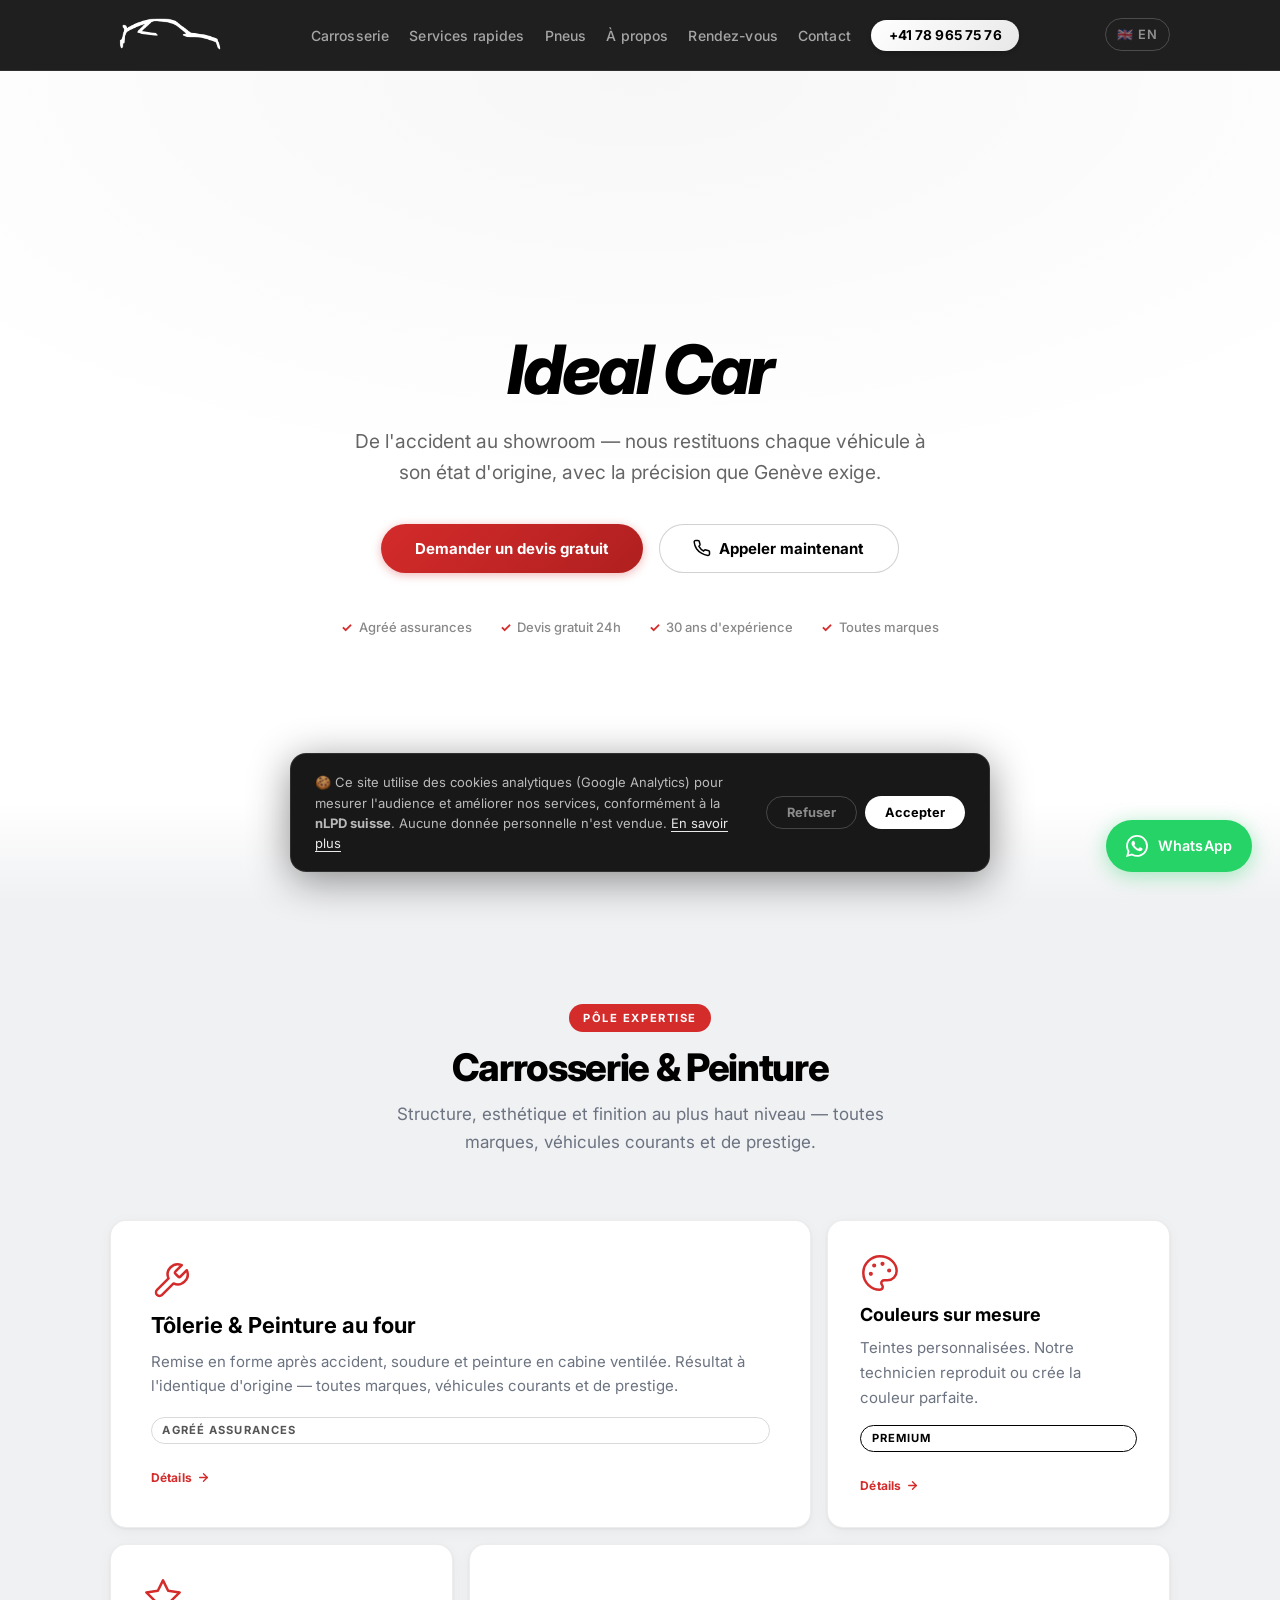
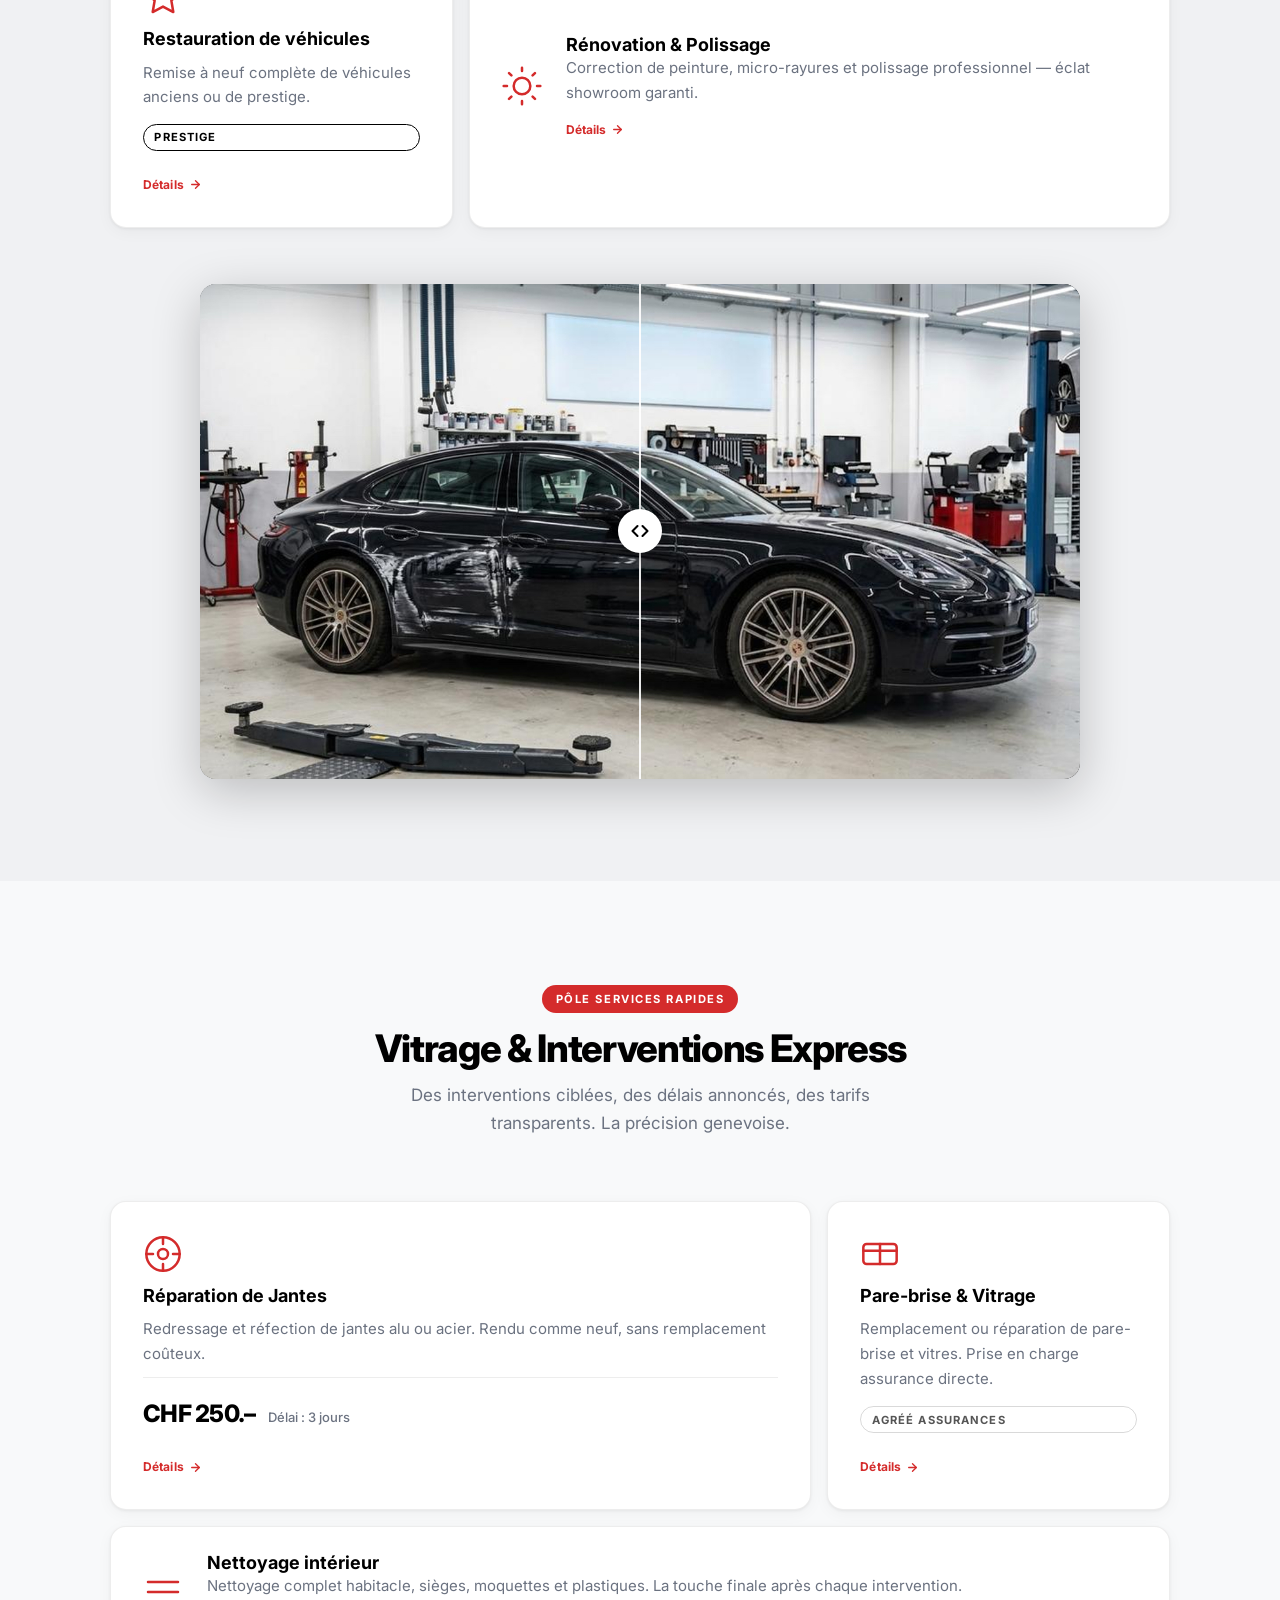
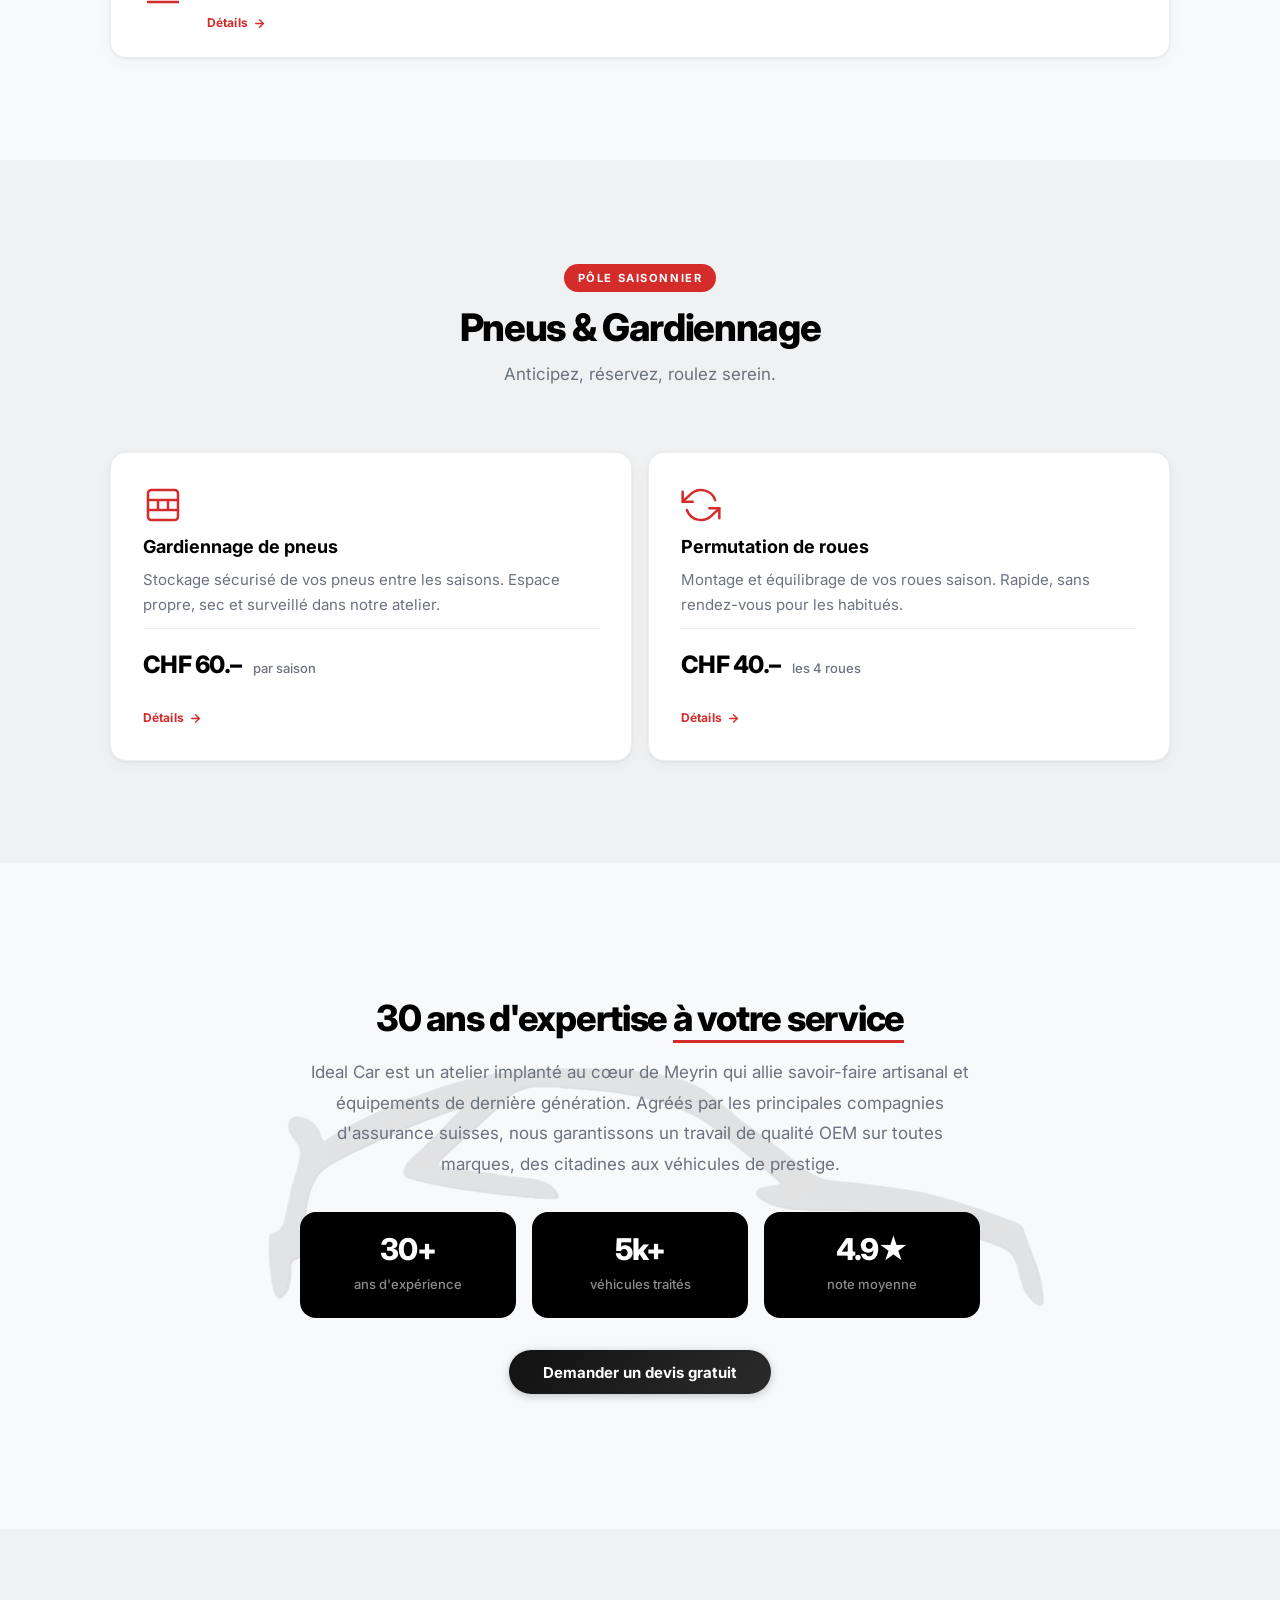
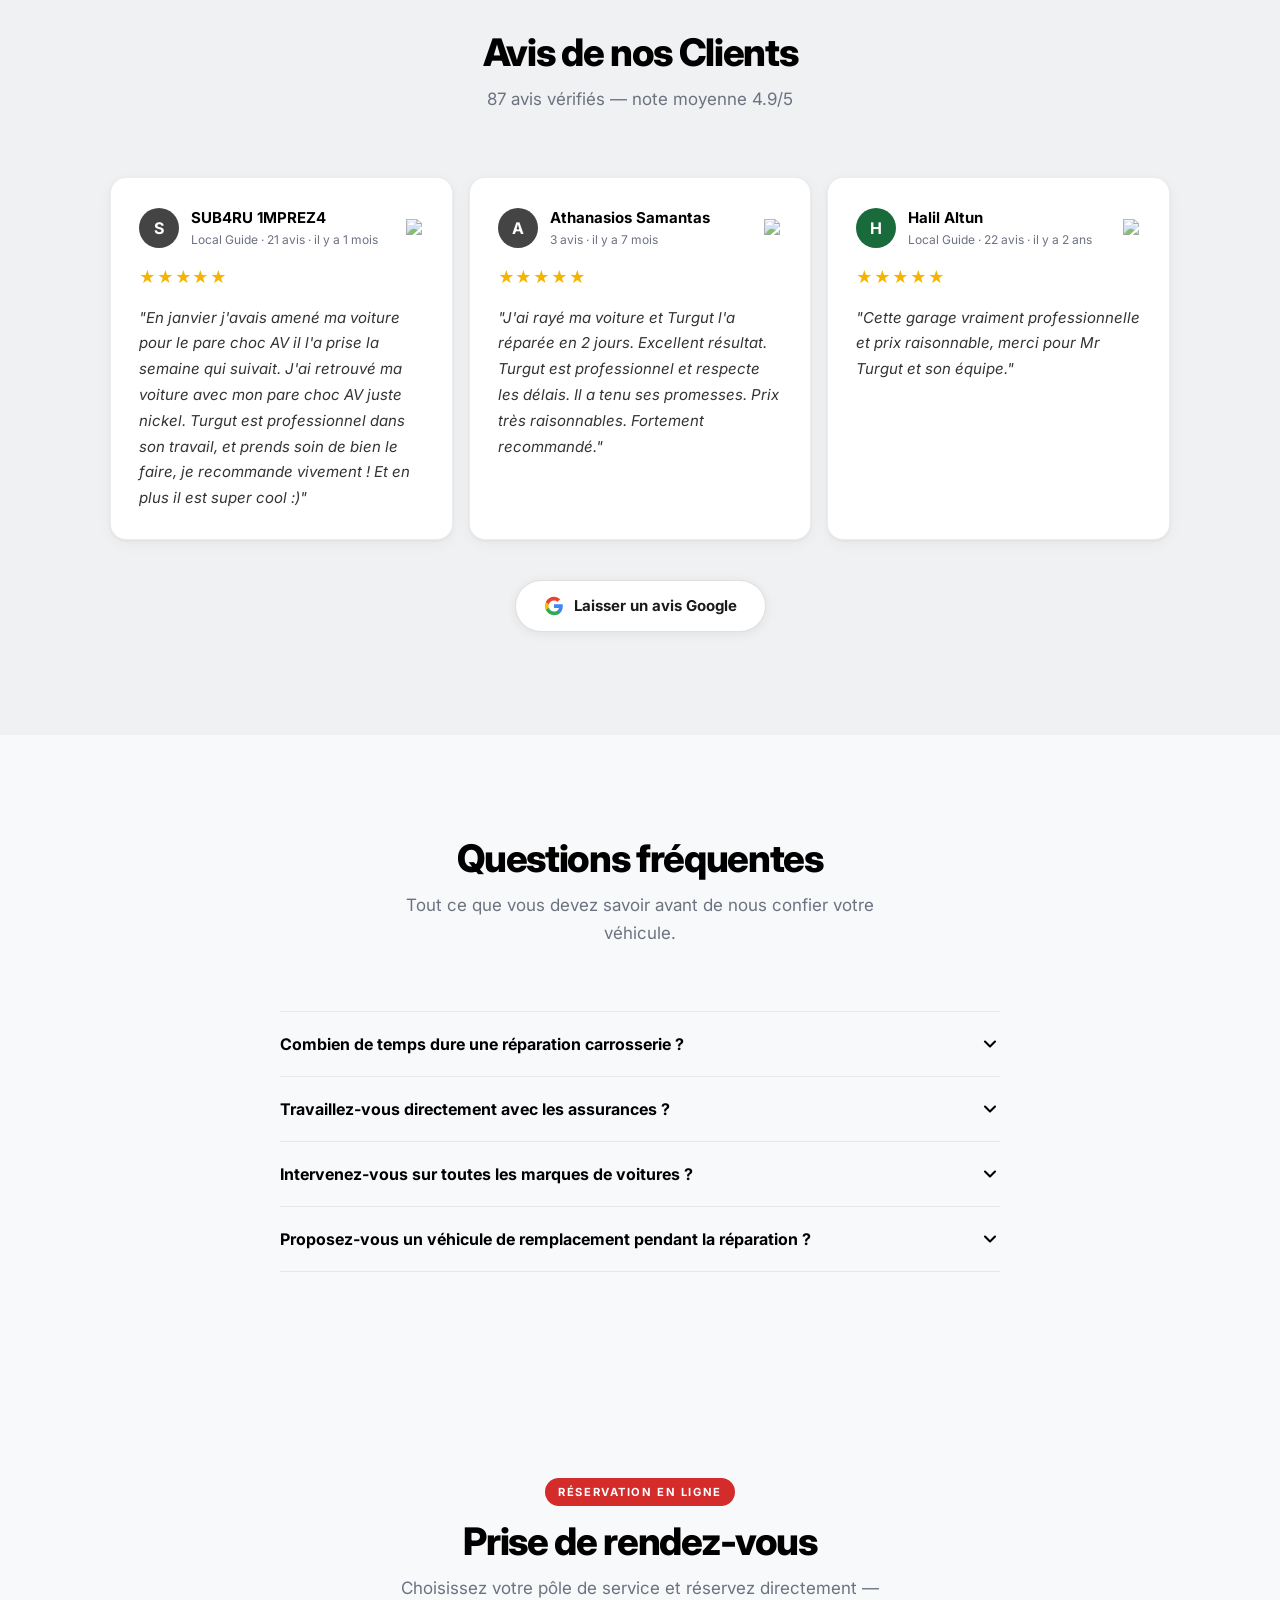
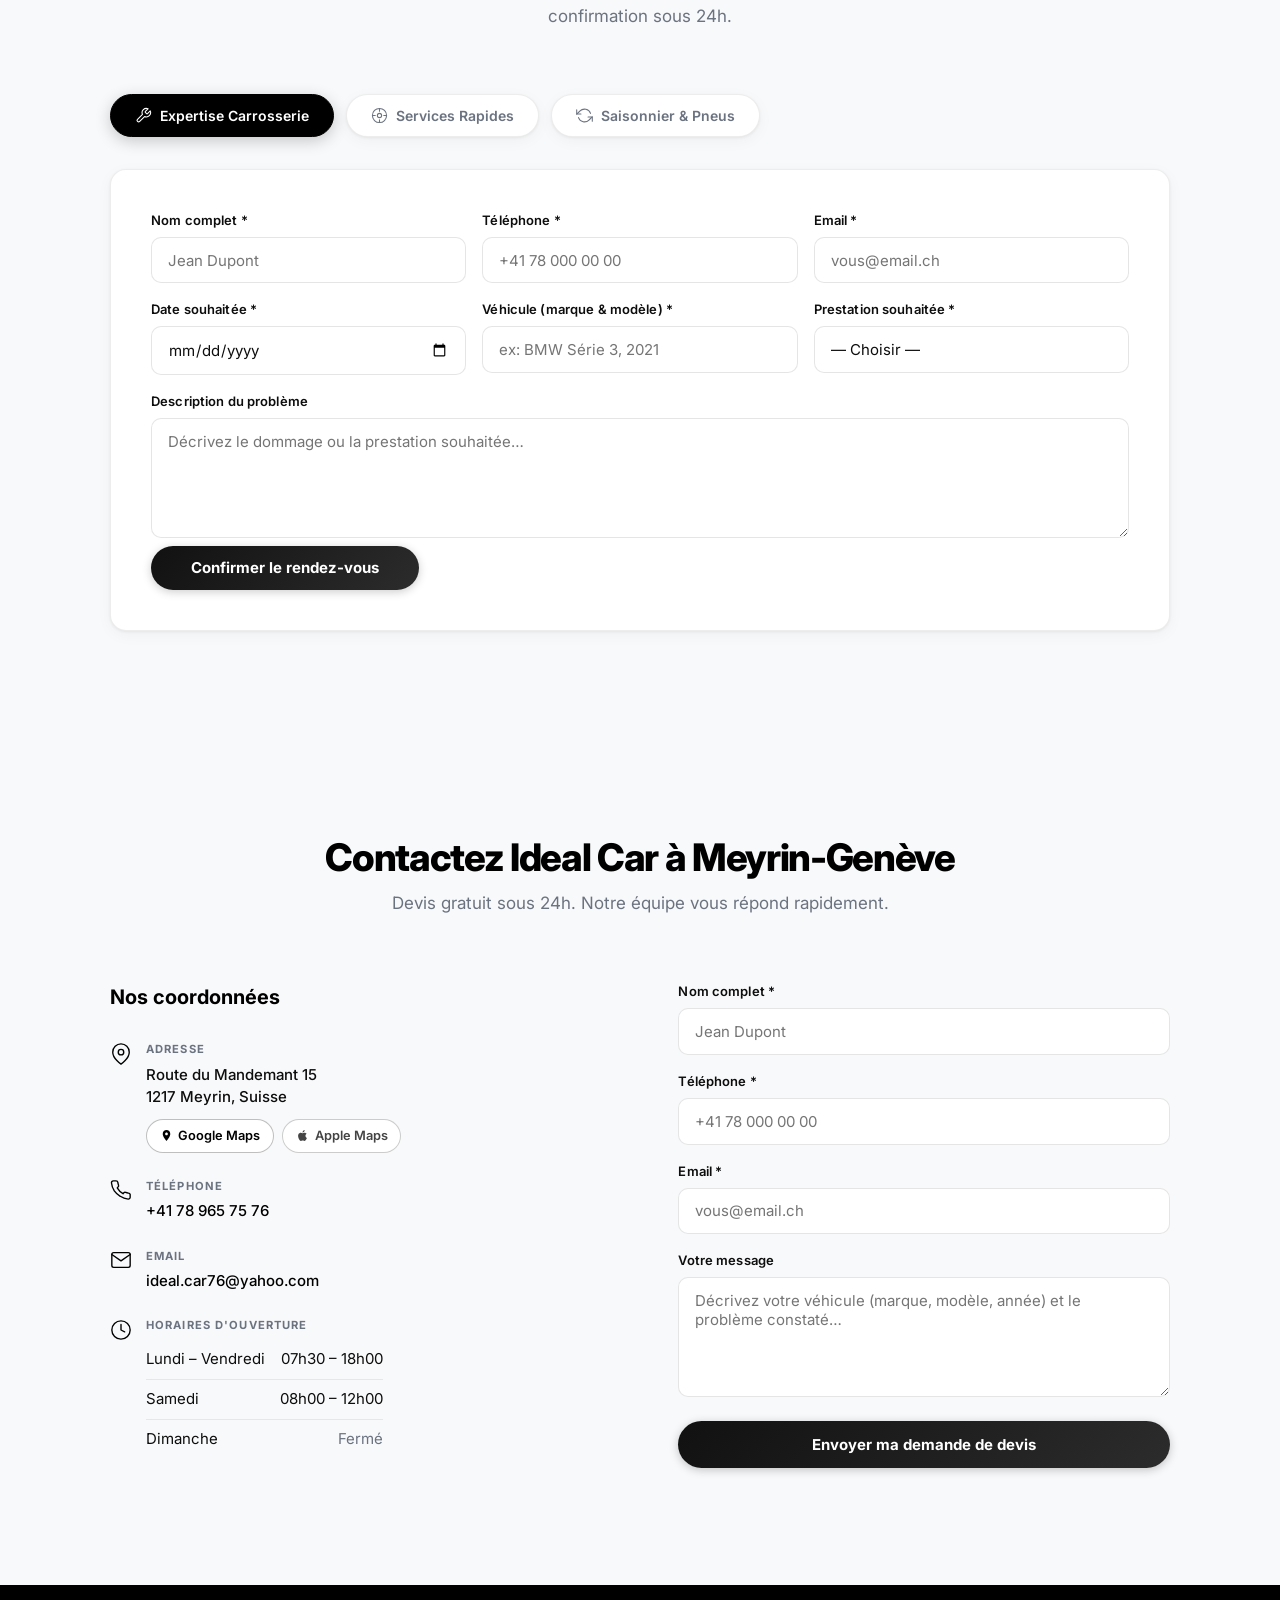
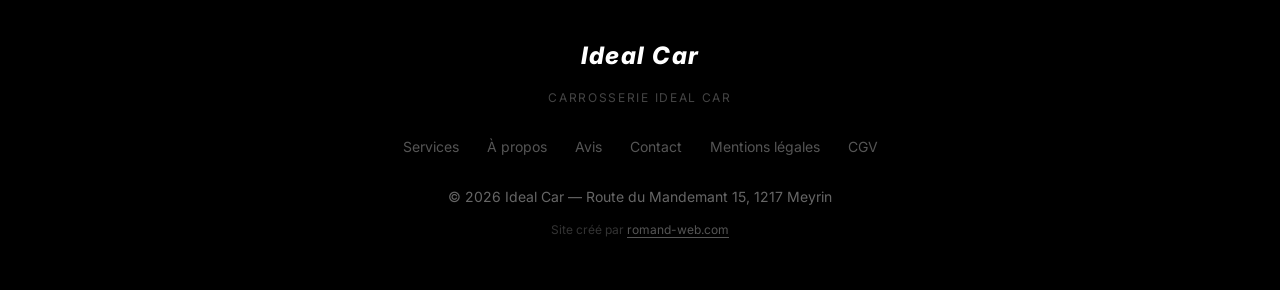
==== commit 587a2e0d: "Bannière cookie conforme nLPD : GA4 conditionnel au consentement Co-Authored-By: Claude Sonnet 4.6 <" ====
--- a/index.html
+++ b/index.html
@@ -2,13 +2,33 @@
 <html lang="fr">
 <head>
   <meta charset="UTF-8">
+  <!-- Google Analytics GA4 — chargé uniquement après consentement cookie -->
+  <script>
+    window.dataLayer = window.dataLayer || [];
+    function gtag(){dataLayer.push(arguments);}
+    function loadGA4() {
+      if (window._ga4loaded) return;
+      window._ga4loaded = true;
+      var s = document.createElement('script');
+      s.async = true;
+      s.src = 'https://www.googletagmanager.com/gtag/js?id=G-X5RS1C7DRV';
+      document.head.appendChild(s);
+      gtag('js', new Date());
+      gtag('config', 'G-X5RS1C7DRV');
+    }
+    if (localStorage.getItem('cookie-consent') === 'accepted') loadGA4();
+  </script>
   <meta name="viewport" content="width=device-width, initial-scale=1.0">
   <link rel="icon" type="image/png" href="logo-idealcar-transparent.png">
   <link rel="apple-touch-icon" href="logo-idealcar-transparent.png">
   <title>Ideal Car Meyrin-Genève | Carrosserie, Tôlerie & Peinture Auto</title>
   <meta name="description" content="Ideal Car, votre carrosserie à Meyrin-Genève : réparation tôlerie, peinture auto, débosselage sans peinture. Devis gratuit sous 24h. ☎ +41 78 965 75 76.">
   <meta name="keywords" content="Ideal Car, carrosserie Genève, carrosserie Meyrin, réparation tôlerie, peinture auto Genève, débosselage Genève">
-  <link rel="canonical" href="https://www.idealcar.ch/">
+  <meta name="google-site-verification" content="_f195Xw_HrVZPO0NdwUslcwxWAymZ40yXHNS5n9cR_k">
+  <link rel="canonical" href="https://idealcar.ch/">
+  <link rel="alternate" hreflang="fr" href="https://idealcar.ch/">
+  <link rel="alternate" hreflang="en" href="https://idealcar.ch/index-en.html">
+  <link rel="alternate" hreflang="x-default" href="https://idealcar.ch/">
   <link rel="preconnect" href="https://fonts.googleapis.com">
   <link rel="preconnect" href="https://fonts.gstatic.com" crossorigin>
   <link href="https://fonts.googleapis.com/css2?family=Inter:wght@400;500;600;700;800&display=swap" rel="stylesheet">
@@ -18,7 +38,12 @@
   <meta property="og:site_name" content="Ideal Car">
   <meta property="og:title" content="Ideal Car Meyrin-Genève | Carrosserie & Peinture Auto">
   <meta property="og:description" content="Ideal Car, votre carrosserie à Meyrin-Genève. Réparation tôlerie, peinture auto, débosselage sans peinture. Devis gratuit sous 24h.">
+  <meta property="og:image" content="https://idealcar.ch/og-image.svg">
+  <meta property="og:image:width" content="1200">
+  <meta property="og:image:height" content="630">
+  <meta property="og:url" content="https://idealcar.ch">
   <meta name="twitter:card" content="summary_large_image">
+  <meta name="twitter:image" content="https://idealcar.ch/og-image.svg">
 
   <script type="application/ld+json">
   {
@@ -1223,7 +1248,7 @@
 <!-- BANDEAU COOKIES -->
 <div class="cookie-banner is-hidden" id="cookie-banner" role="dialog" aria-label="Consentement aux cookies" aria-live="polite">
   <p class="cookie-text">
-    Nous utilisons des cookies pour améliorer votre expérience de navigation. En continuant, vous acceptez leur utilisation.
+    🍪 Ce site utilise des cookies analytiques (Google Analytics) pour mesurer l'audience et améliorer nos services, conformément à la <strong>nLPD suisse</strong>. Aucune donnée personnelle n'est vendue. <a href="cgv-fr.html">En savoir plus</a>
   </p>
   <div class="cookie-actions">
     <button class="cookie-btn cookie-btn--decline" id="cookie-decline">Refuser</button>
@@ -1319,21 +1344,24 @@
   onScroll();
 })();
 
-/* COOKIE BANNER */
+/* COOKIE BANNER — nLPD conforme */
 (function () {
   var banner = document.getElementById('cookie-banner');
   if (!banner) return;
   if (localStorage.getItem('cookie-consent')) { banner.remove(); return; }
-  setTimeout(function () { banner.classList.remove('is-hidden'); }, 900);
+  setTimeout(function () { banner.classList.remove('is-hidden'); }, 1200);
   function dismiss() {
     banner.classList.add('is-hidden');
     setTimeout(function () { banner.remove(); }, 500);
   }
   document.getElementById('cookie-accept').addEventListener('click', function () {
-    localStorage.setItem('cookie-consent', 'accepted'); dismiss();
+    localStorage.setItem('cookie-consent', 'accepted');
+    if (typeof loadGA4 === 'function') loadGA4();
+    dismiss();
   });
   document.getElementById('cookie-decline').addEventListener('click', function () {
-    localStorage.setItem('cookie-consent', 'declined'); dismiss();
+    localStorage.setItem('cookie-consent', 'declined');
+    dismiss();
   });
 })();
 
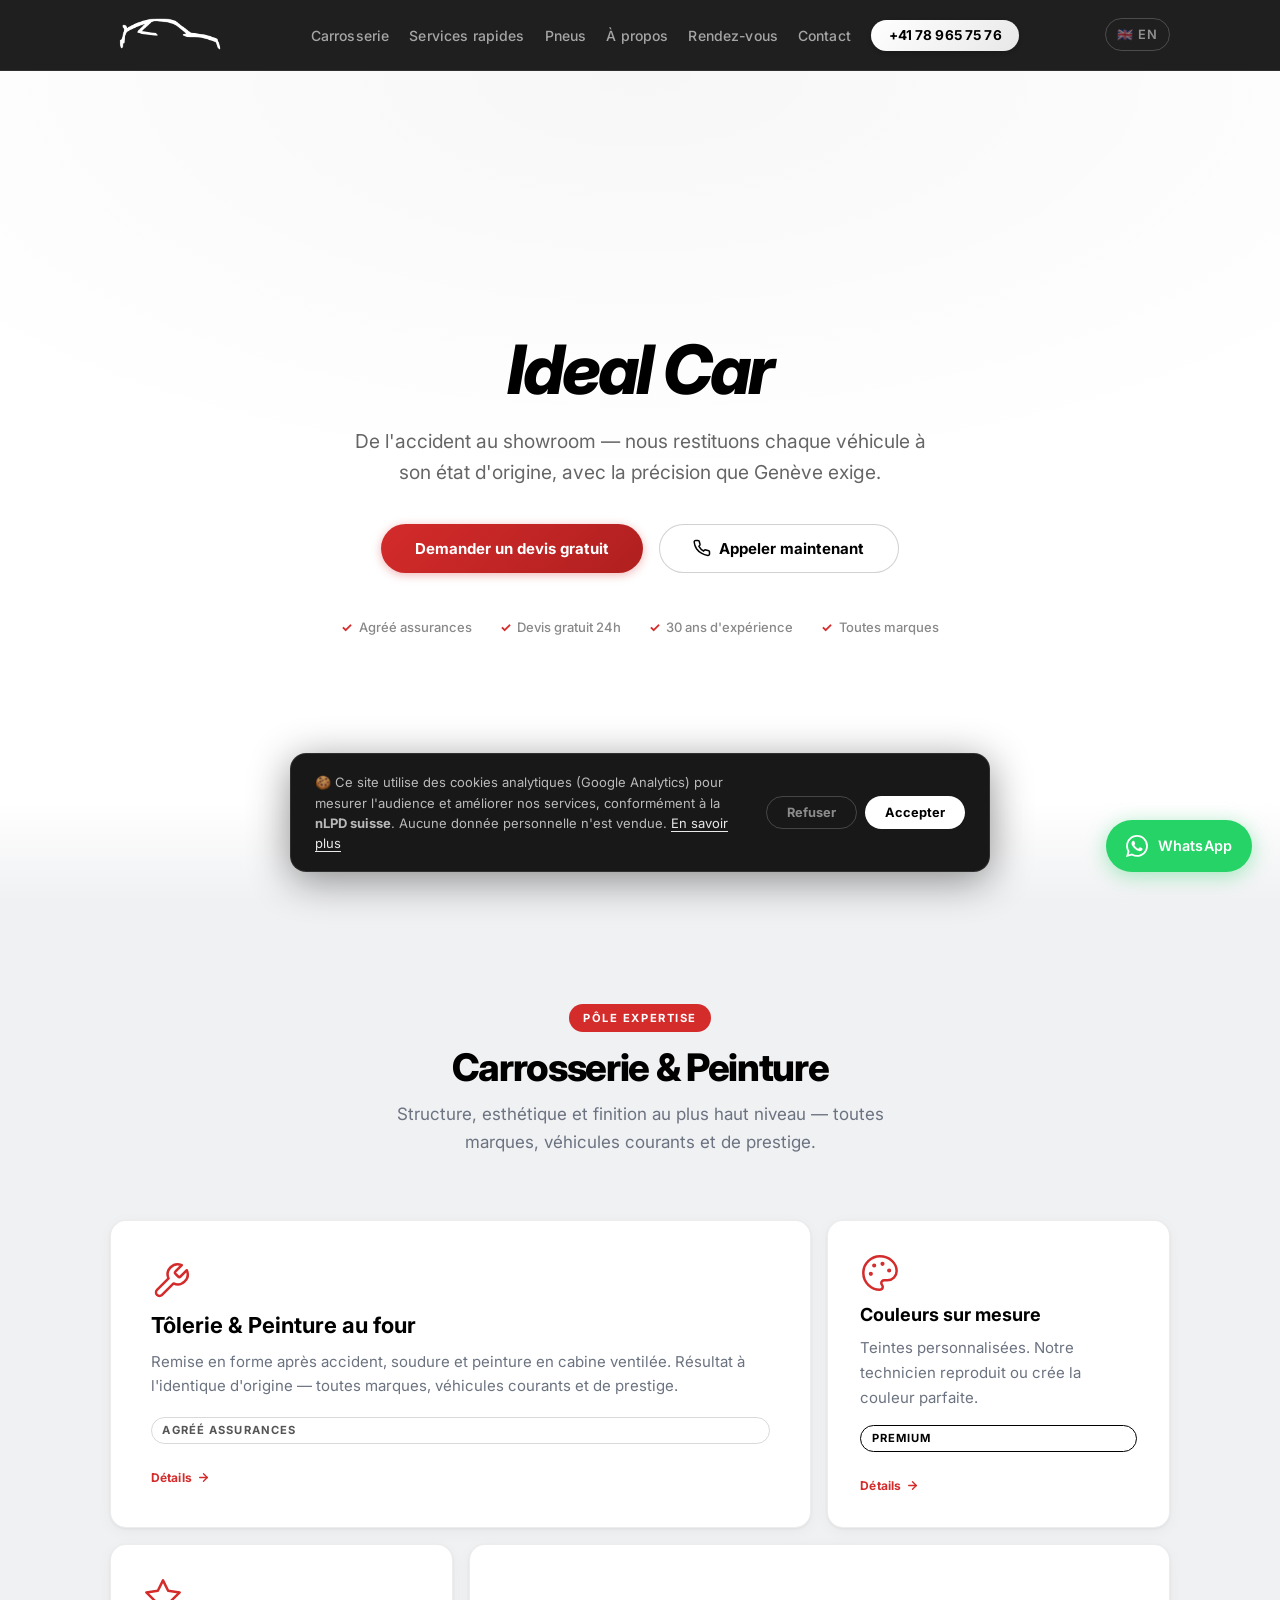
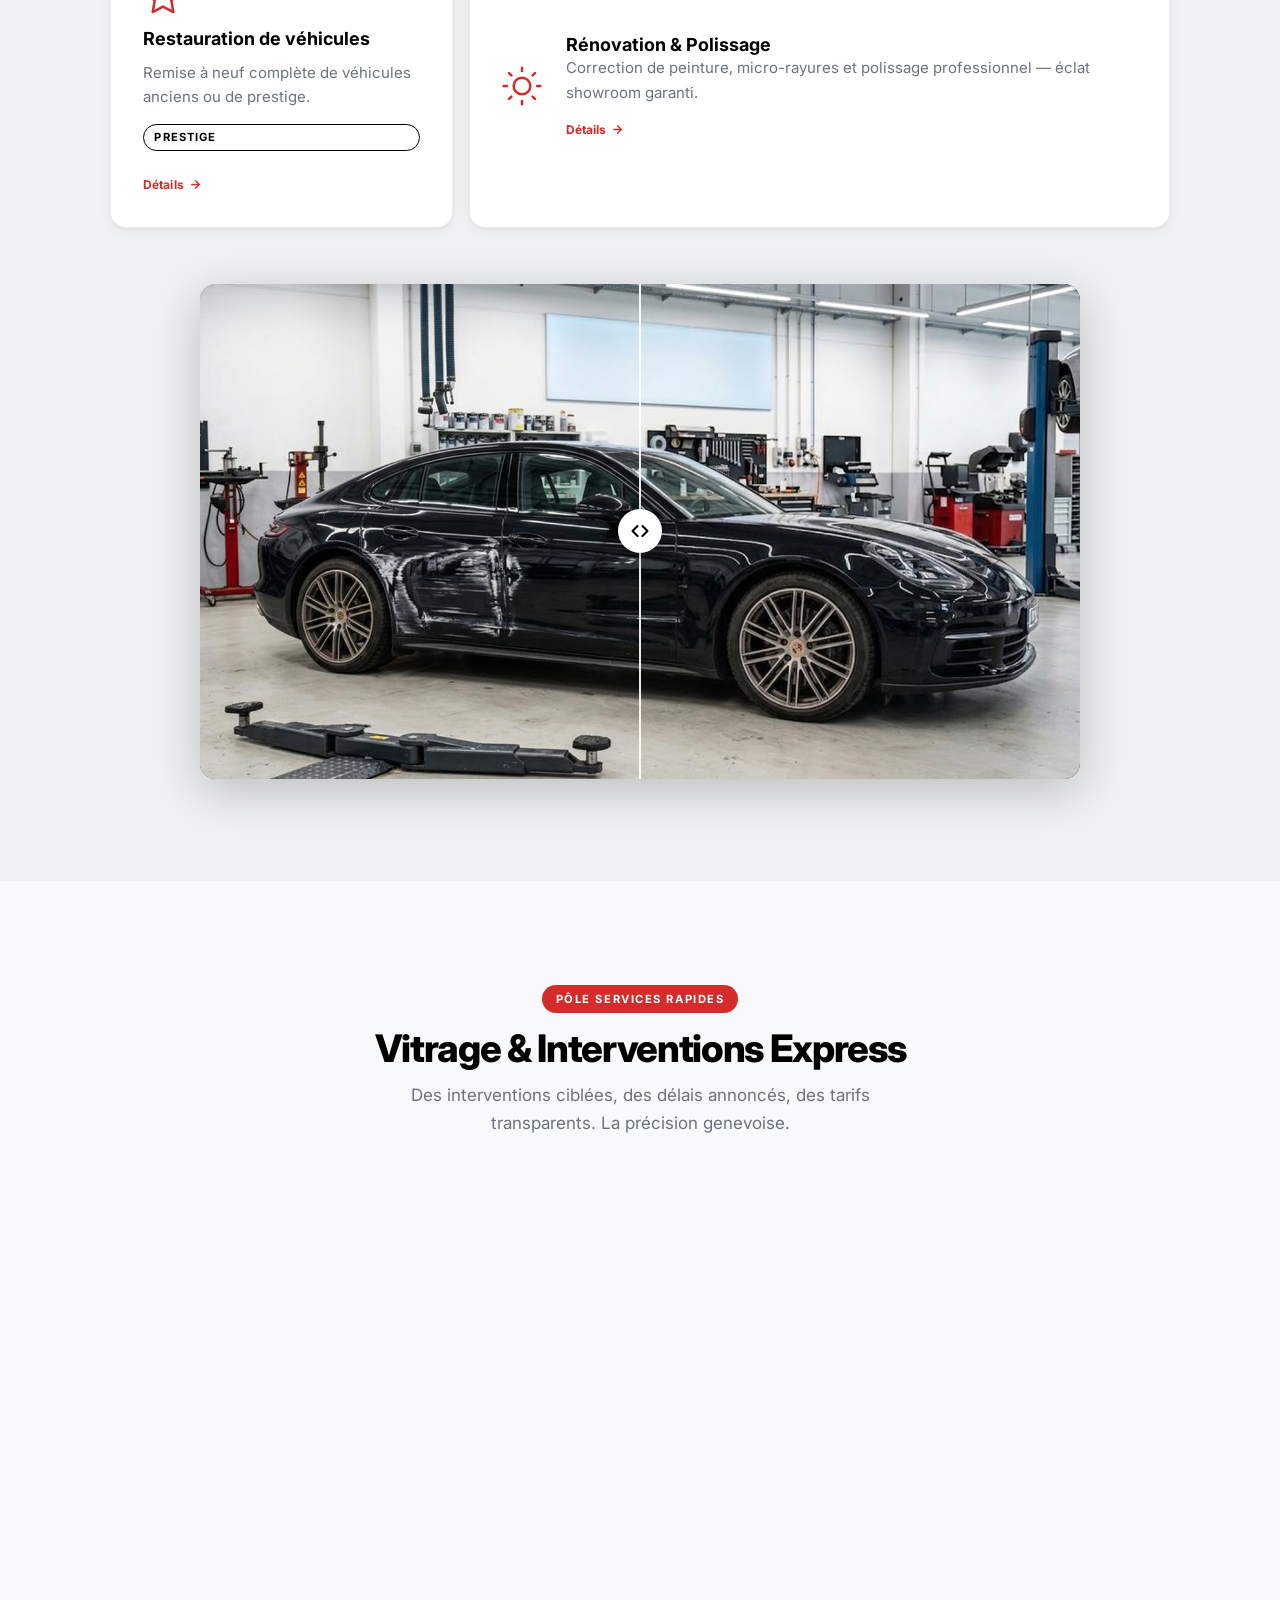
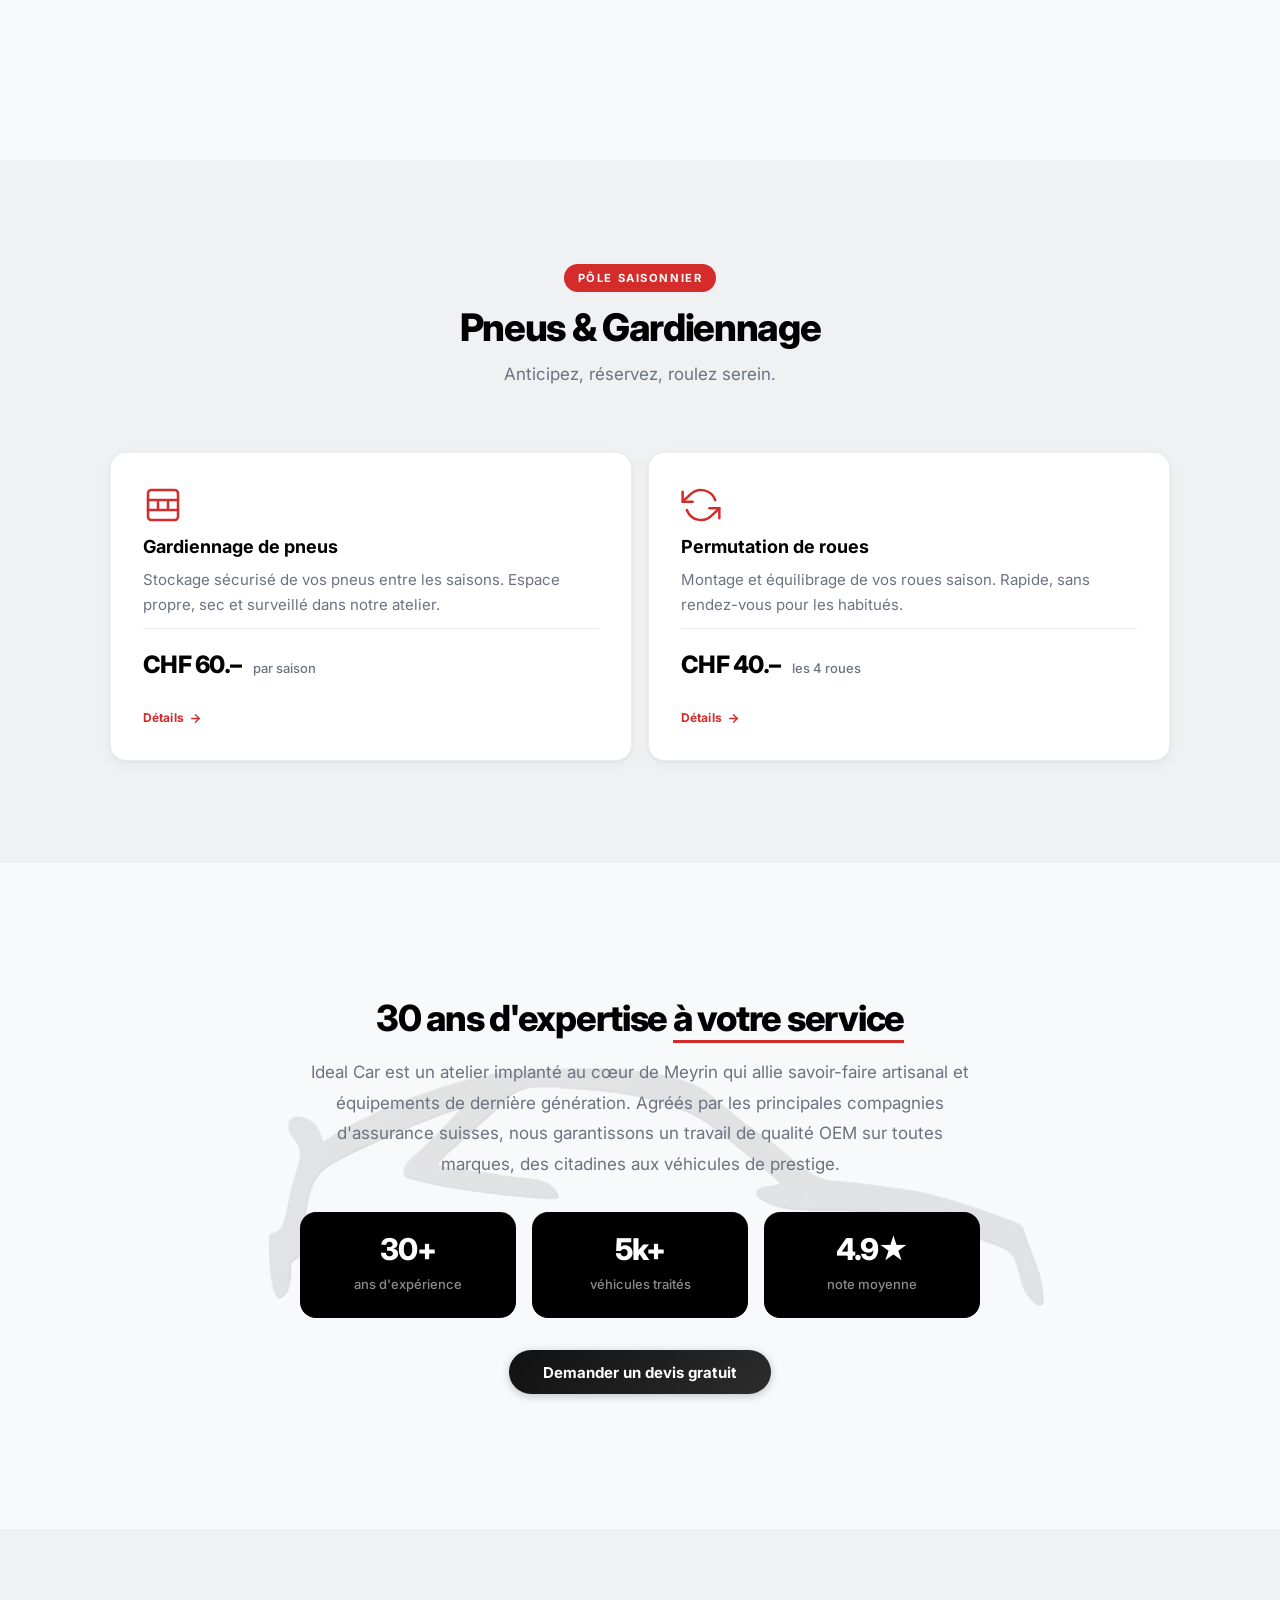
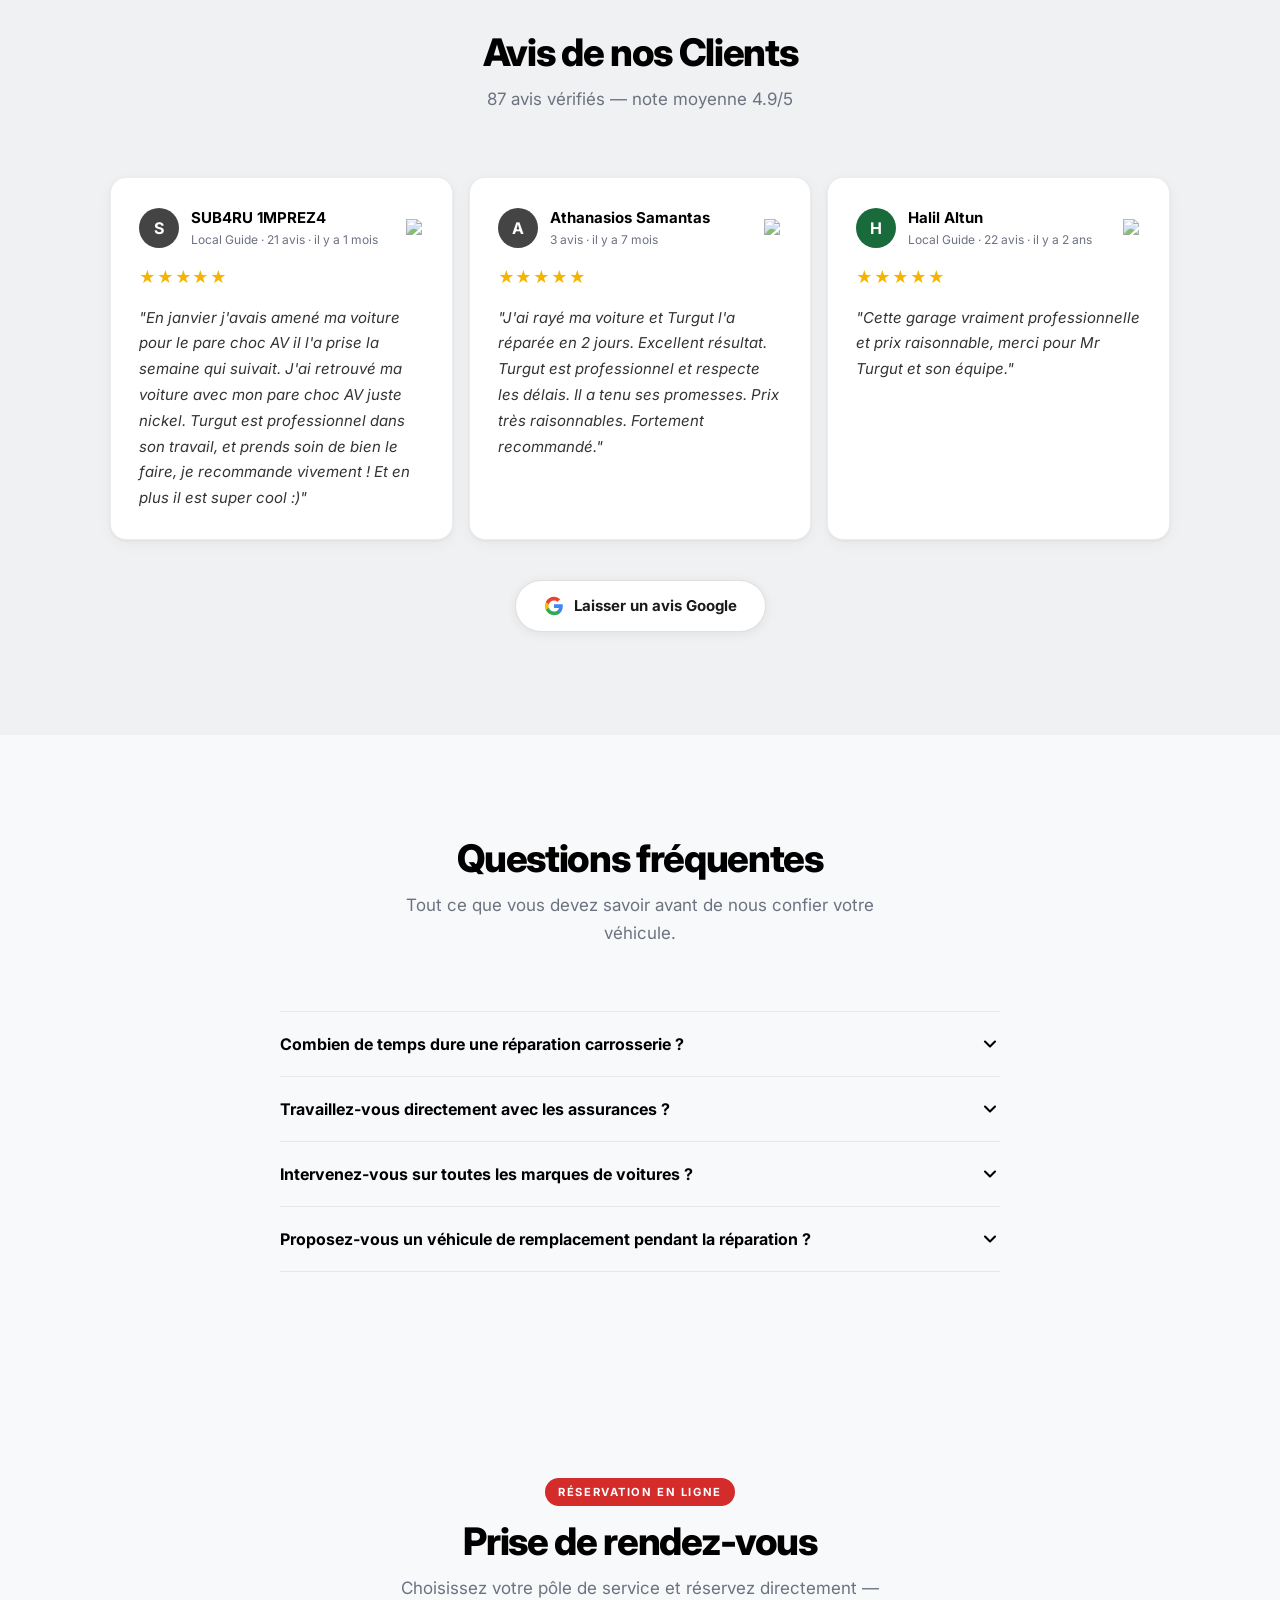
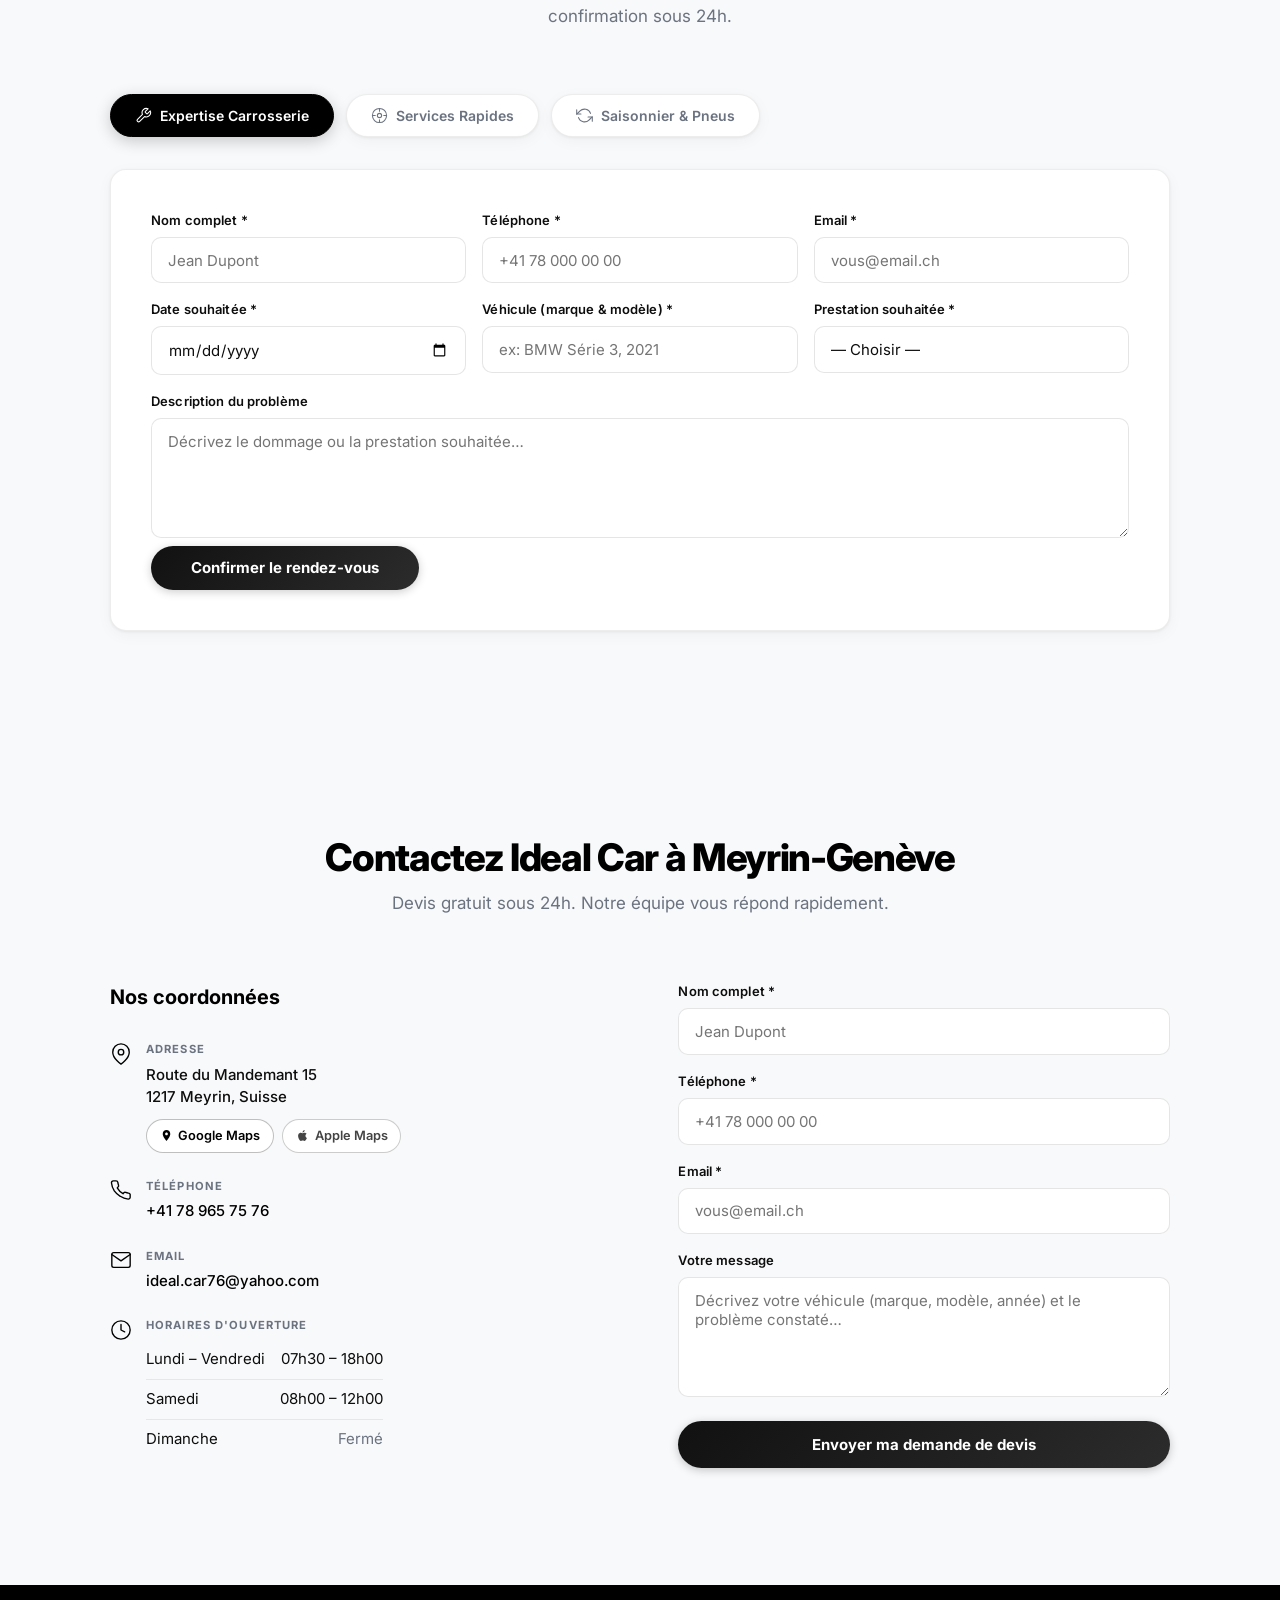
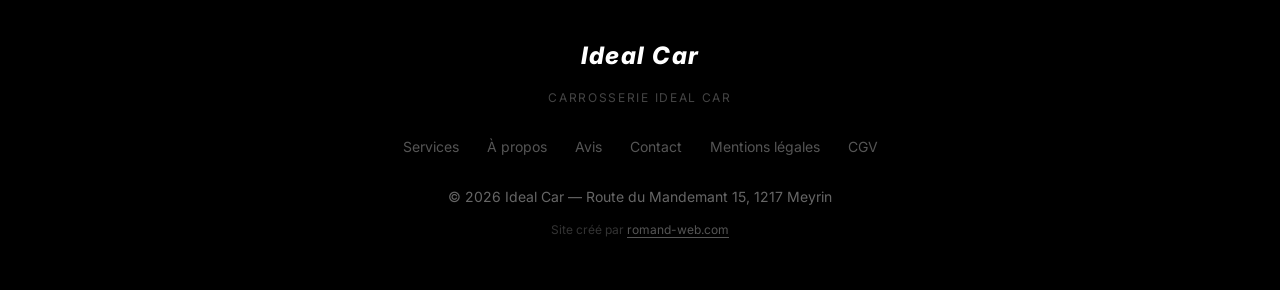
==== commit b8d0ce92: "Fix sélecteur rdv-form : cibler form.rdv-form uniquement (pas les divs succès) Co-Authored-By: Claud" ====
--- a/index.html
+++ b/index.html
@@ -247,6 +247,15 @@
     .rdv-form-grid { display: grid; grid-template-columns: repeat(auto-fit, minmax(240px, 1fr)); gap: 1rem; margin-bottom: 1rem; }
     .rdv-submit { background: linear-gradient(135deg,#111 0%,#2c2c2c 100%); color: #fff; border-color: transparent; margin-top: .5rem; padding-inline: 2.5rem; border-radius: 50px; box-shadow: 0 2px 10px rgba(0,0,0,.2); }
     .rdv-submit:hover { transform: translateY(-2px); box-shadow: 0 6px 22px rgba(0,0,0,.3); }
+    .rdv-submit:disabled { opacity: .6; cursor: not-allowed; transform: none; }
+    .rdv-success { display: none; flex-direction: column; align-items: center; text-align: center; padding: 2.5rem 1.5rem; gap: 1rem; }
+    .rdv-success--show { display: flex; }
+    .rdv-success-icon { width: 64px; height: 64px; background: #000; border-radius: 50%; display: flex; align-items: center; justify-content: center; }
+    .rdv-success-icon svg { width: 32px; height: 32px; stroke: #fff; fill: none; stroke-width: 2.5; stroke-linecap: round; stroke-linejoin: round; }
+    .rdv-success h3 { font-size: 1.375rem; font-weight: 800; color: #000; letter-spacing: -.025em; }
+    .rdv-success p { color: var(--muted); font-size: .9375rem; line-height: 1.7; max-width: 420px; }
+    .rdv-success-detail { background: var(--bg); border: 1px solid var(--border); border-radius: var(--r-sm); padding: .875rem 1.25rem; font-size: .875rem; color: #444; width: 100%; max-width: 360px; }
+    .rdv-success-detail strong { color: #000; }
     @media (max-width: 600px) { .rdv-tabs { flex-direction: column; } .rdv-tab { justify-content: center; } }
 
     /* ── WHATSAPP PILL minimaliste ── */
@@ -1037,6 +1046,16 @@
           </div>
           <button type="submit" class="btn rdv-submit">Confirmer le rendez-vous</button>
         </form>
+        <div class="rdv-form rdv-success">
+          <div class="rdv-success-icon"><svg viewBox="0 0 24 24" aria-hidden="true"><polyline points="20 6 9 17 4 12"/></svg></div>
+          <h3>Rendez-vous confirmé !</h3>
+          <p>Merci <strong class="rdv-success-nom"></strong>, votre demande a bien été reçue. Nous vous confirmons votre rendez-vous dans les <strong>24 heures</strong> par email ou téléphone.</p>
+          <div class="rdv-success-detail">
+            📋 Prestation : <strong class="rdv-success-service"></strong><br>
+            📅 Date souhaitée : <strong class="rdv-success-date"></strong>
+          </div>
+          <p style="font-size:.8125rem;color:var(--muted);">Une question ? Appelez-nous au <a href="tel:+41789657576"><strong>+41 78 965 75 76</strong></a></p>
+        </div>
       </div>
 
       <!-- PANNEAU : SERVICES RAPIDES -->
@@ -1080,6 +1099,16 @@
           </div>
           <button type="submit" class="btn rdv-submit">Confirmer le rendez-vous</button>
         </form>
+        <div class="rdv-form rdv-success">
+          <div class="rdv-success-icon"><svg viewBox="0 0 24 24" aria-hidden="true"><polyline points="20 6 9 17 4 12"/></svg></div>
+          <h3>Rendez-vous confirmé !</h3>
+          <p>Merci <strong class="rdv-success-nom"></strong>, votre demande a bien été reçue. Nous vous confirmons votre rendez-vous dans les <strong>24 heures</strong> par email ou téléphone.</p>
+          <div class="rdv-success-detail">
+            📋 Prestation : <strong class="rdv-success-service"></strong><br>
+            📅 Date souhaitée : <strong class="rdv-success-date"></strong>
+          </div>
+          <p style="font-size:.8125rem;color:var(--muted);">Une question ? Appelez-nous au <a href="tel:+41789657576"><strong>+41 78 965 75 76</strong></a></p>
+        </div>
       </div>
 
       <!-- PANNEAU : SAISONNIER & PNEUS -->
@@ -1122,6 +1151,16 @@
           </div>
           <button type="submit" class="btn rdv-submit">Confirmer le rendez-vous</button>
         </form>
+        <div class="rdv-form rdv-success">
+          <div class="rdv-success-icon"><svg viewBox="0 0 24 24" aria-hidden="true"><polyline points="20 6 9 17 4 12"/></svg></div>
+          <h3>Rendez-vous confirmé !</h3>
+          <p>Merci <strong class="rdv-success-nom"></strong>, votre demande a bien été reçue. Nous vous confirmons votre rendez-vous dans les <strong>24 heures</strong> par email ou téléphone.</p>
+          <div class="rdv-success-detail">
+            📋 Prestation : <strong class="rdv-success-service"></strong><br>
+            📅 Date souhaitée : <strong class="rdv-success-date"></strong>
+          </div>
+          <p style="font-size:.8125rem;color:var(--muted);">Une question ? Appelez-nous au <a href="tel:+41789657576"><strong>+41 78 965 75 76</strong></a></p>
+        </div>
       </div>
 
     </div>
@@ -1315,6 +1354,47 @@
   };
 })();
 
+/* RDV FORMS — soumission AJAX + message de confirmation */
+(function () {
+  document.querySelectorAll('form.rdv-form').forEach(function (form) {
+    form.addEventListener('submit', function (e) {
+      e.preventDefault();
+      var btn = form.querySelector('.rdv-submit');
+      var data = new FormData(form);
+      var nom = data.get('nom') || '';
+      var service = data.get('service') || '';
+      var date = data.get('date') || '';
+      var dateStr = date ? new Date(date).toLocaleDateString('fr-CH', { weekday: 'long', day: 'numeric', month: 'long', year: 'numeric' }) : '';
+      btn.disabled = true;
+      btn.textContent = 'Envoi en cours…';
+      fetch(form.action, {
+        method: 'POST',
+        body: data,
+        headers: { 'Accept': 'application/json' }
+      }).then(function (res) {
+        if (res.ok) {
+          form.style.display = 'none';
+          var success = form.parentNode.querySelector('.rdv-success');
+          if (success) {
+            success.classList.add('rdv-success--show');
+            if (nom) success.querySelector('.rdv-success-nom').textContent = nom;
+            if (service) success.querySelector('.rdv-success-service').textContent = service;
+            if (dateStr) success.querySelector('.rdv-success-date').textContent = dateStr;
+          }
+        } else {
+          btn.disabled = false;
+          btn.textContent = 'Confirmer le rendez-vous';
+          alert('Une erreur est survenue. Merci de réessayer ou de nous appeler directement.');
+        }
+      }).catch(function () {
+        btn.disabled = false;
+        btn.textContent = 'Confirmer le rendez-vous';
+        alert('Connexion impossible. Merci de réessayer.');
+      });
+    });
+  });
+})();
+
 (function () {
   var btn  = document.querySelector('.nav-toggle');
   var menu = document.getElementById('nav-menu');
@@ -1375,7 +1455,7 @@
     });
   });
 
-  var singles = document.querySelectorAll('.section-header, .about-text, .ba-slider, .rdv-tabs, .rdv-form');
+  var singles = document.querySelectorAll('.section-header, .about-text, .ba-slider, .rdv-tabs, form.rdv-form');
   singles.forEach(function (el) {
     if (!el.classList.contains('reveal')) el.classList.add('reveal');
   });
